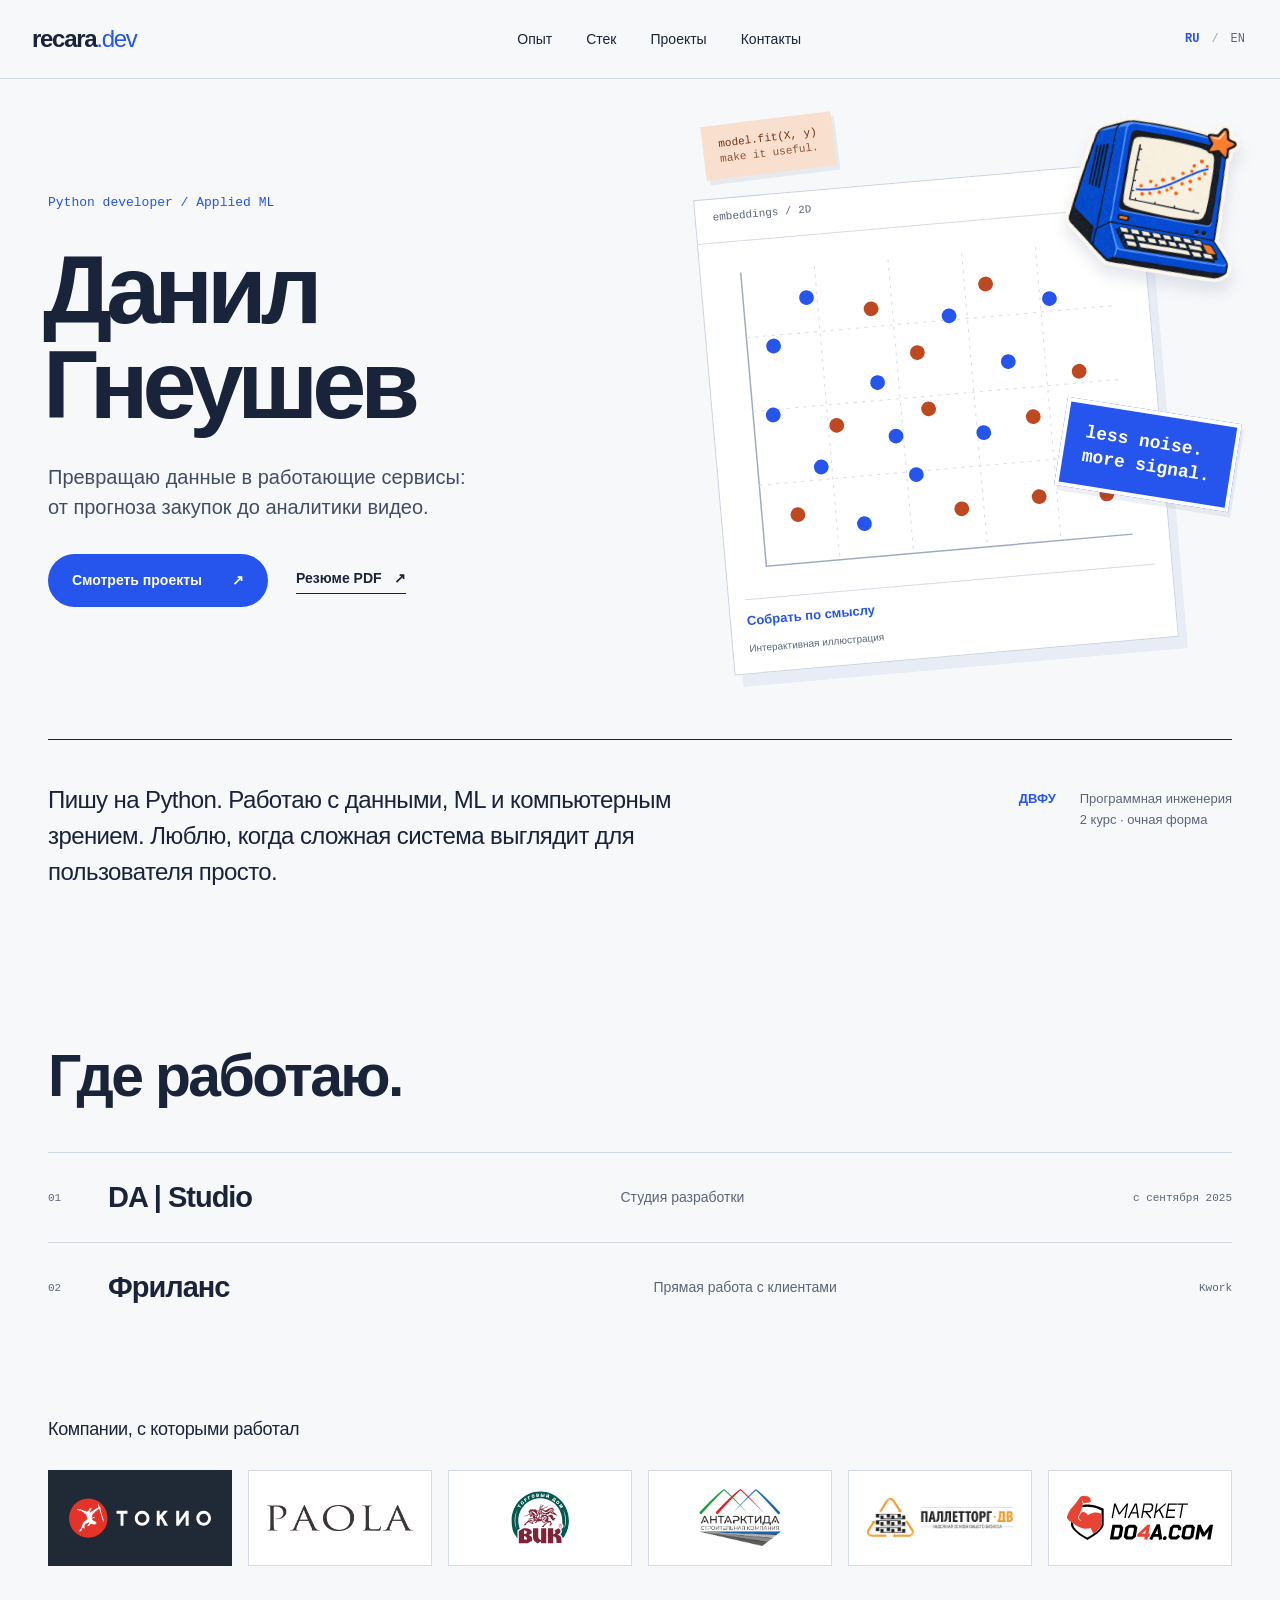
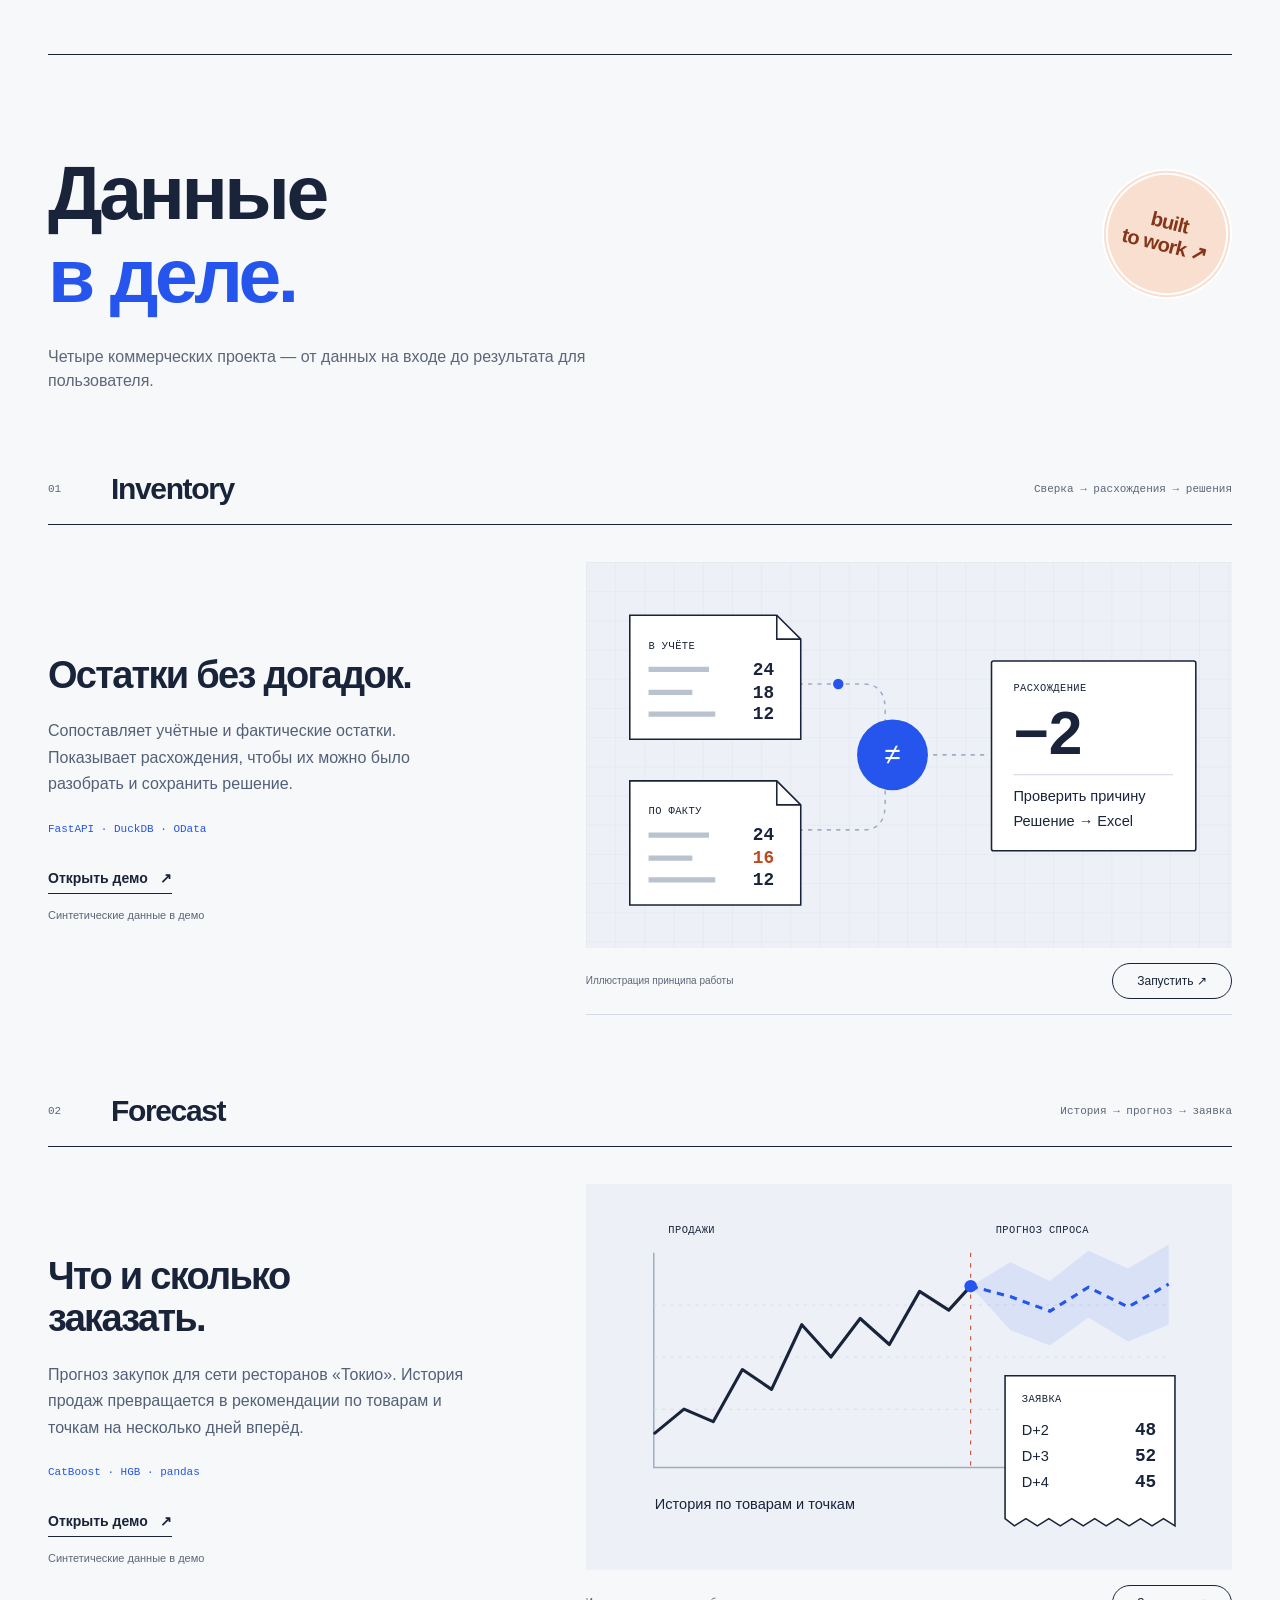
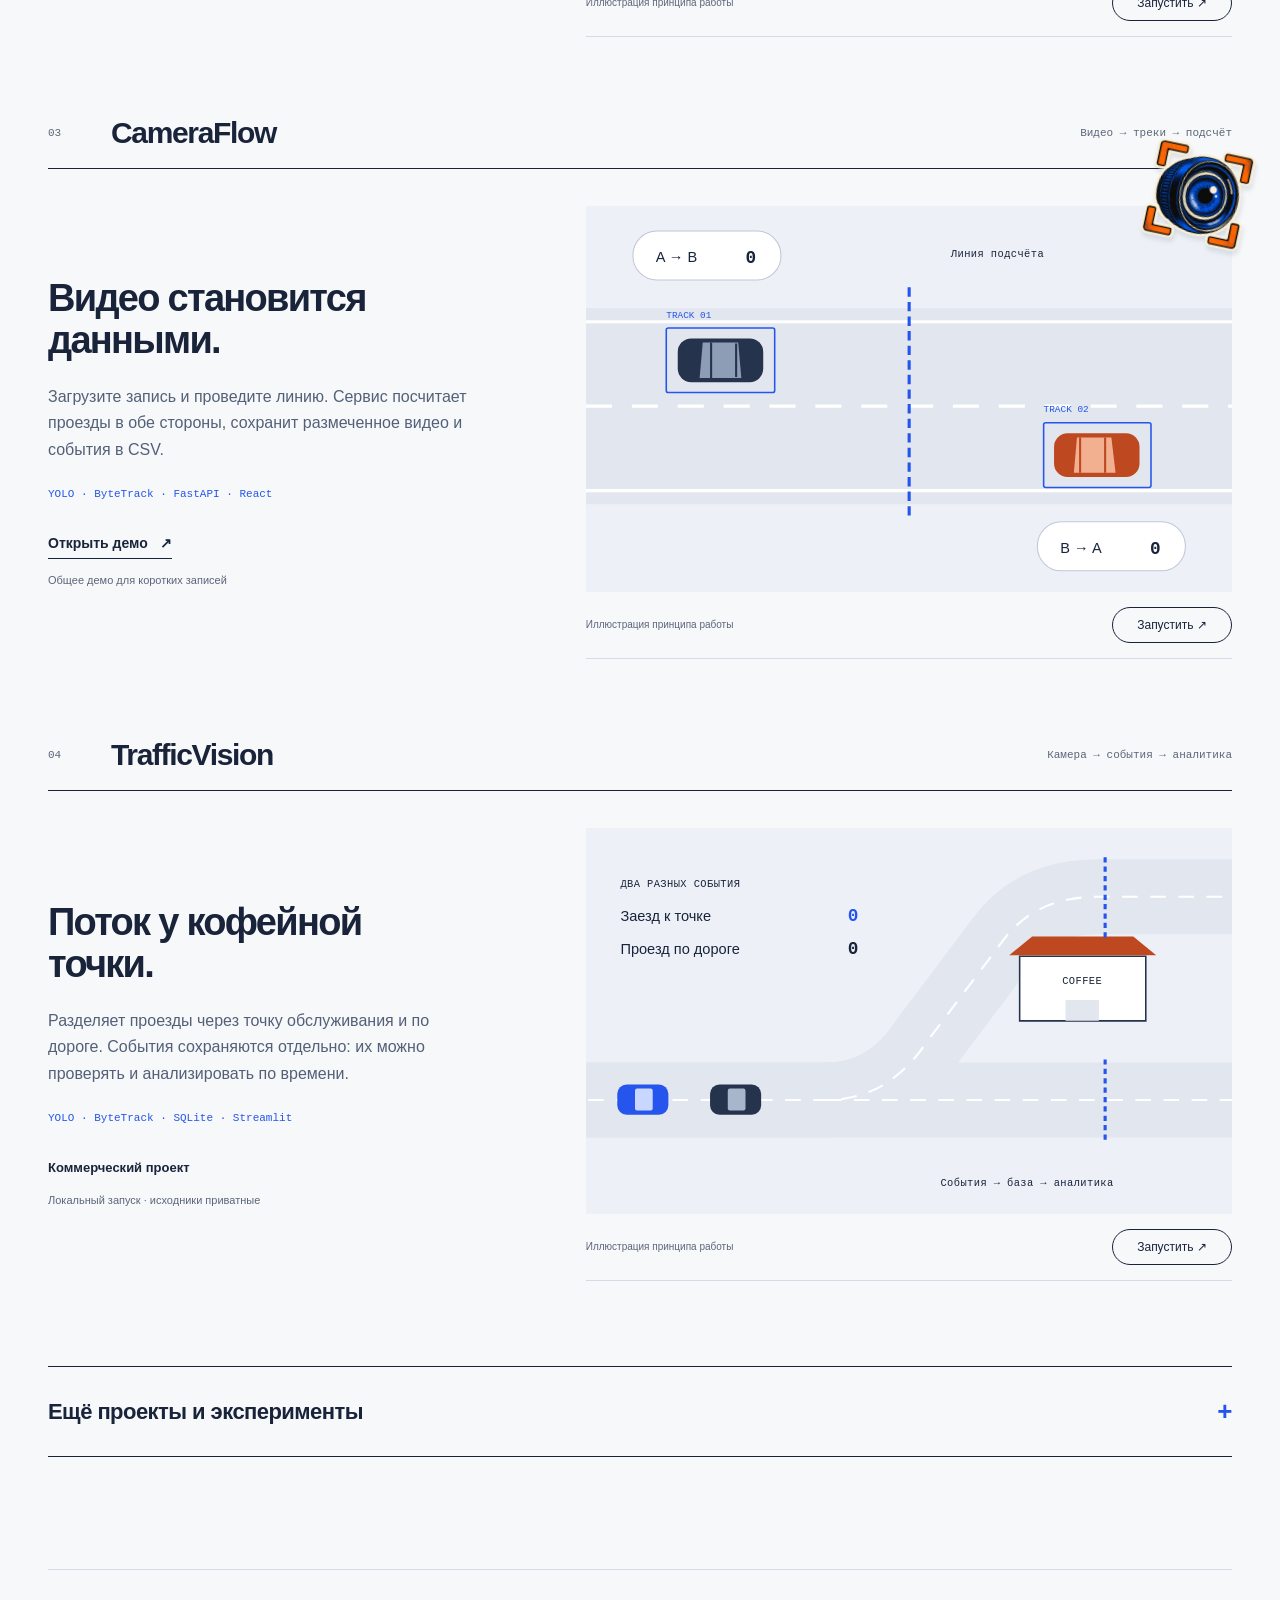
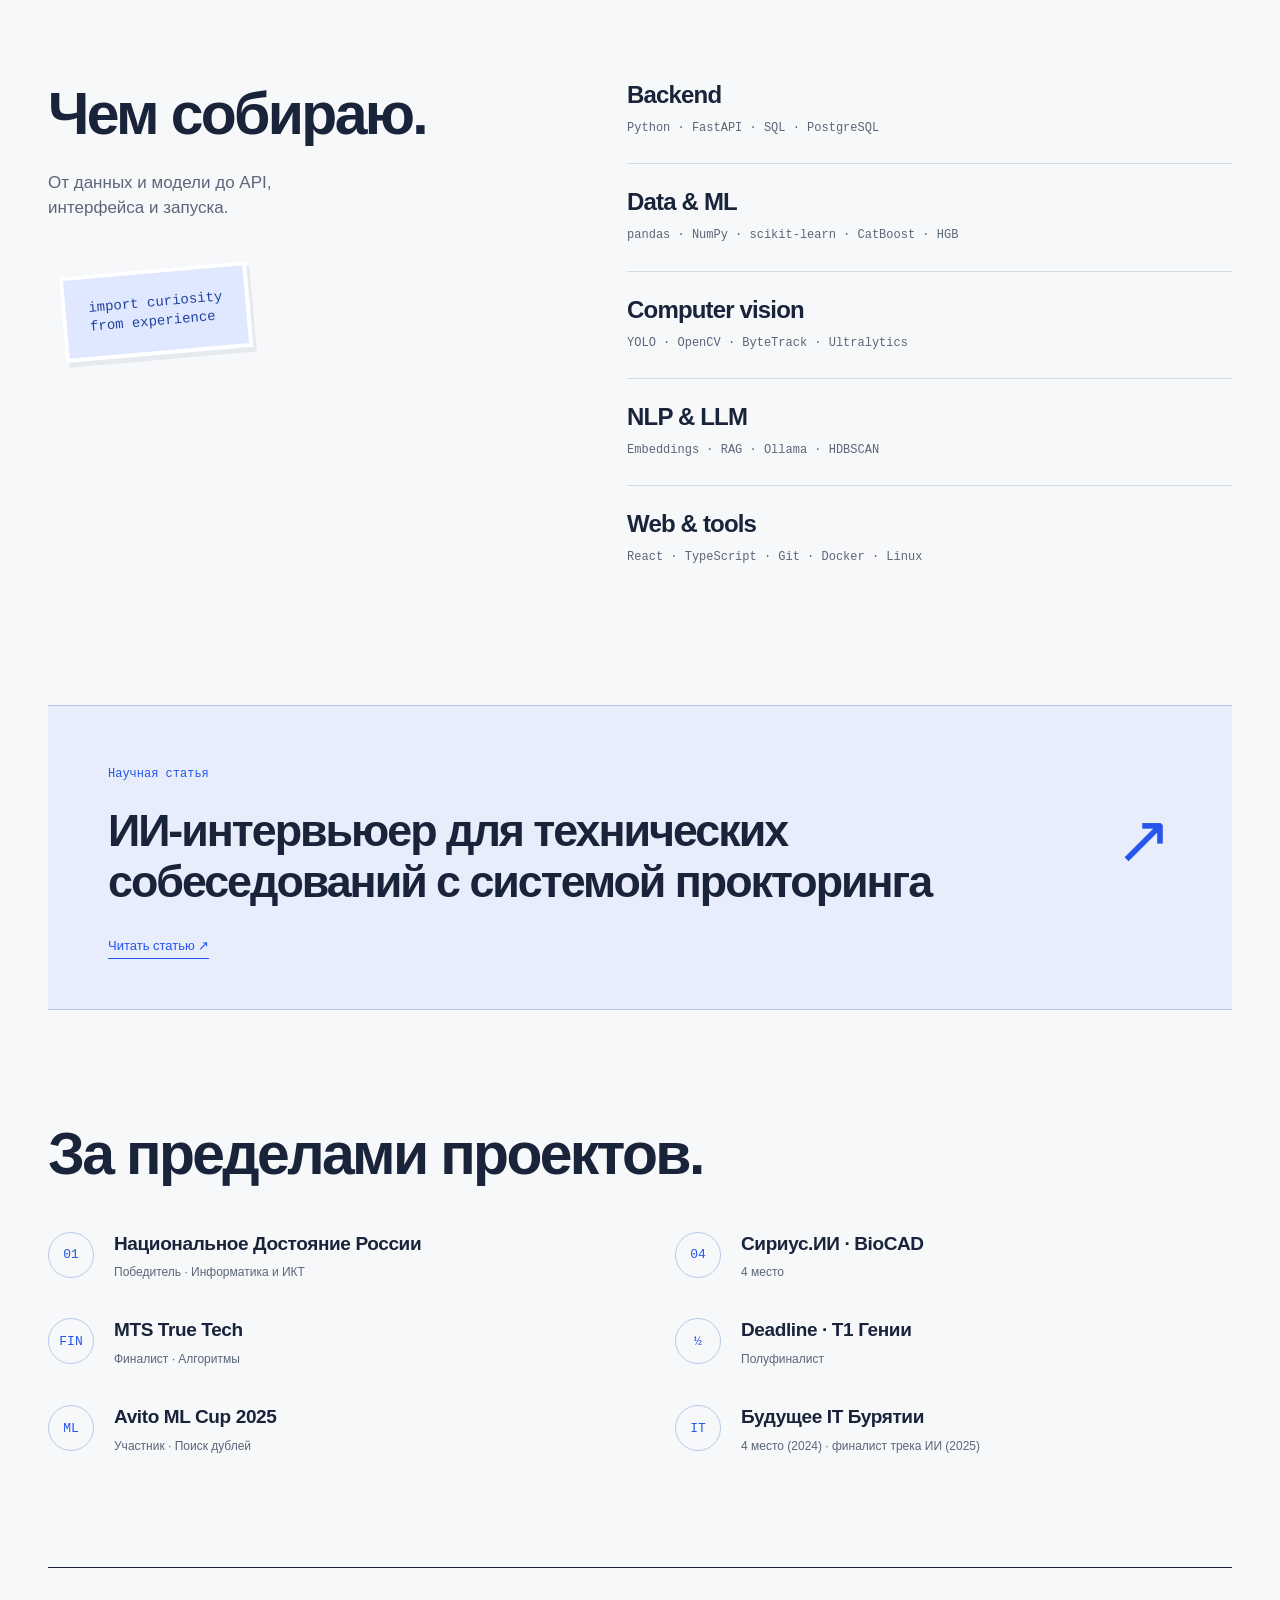
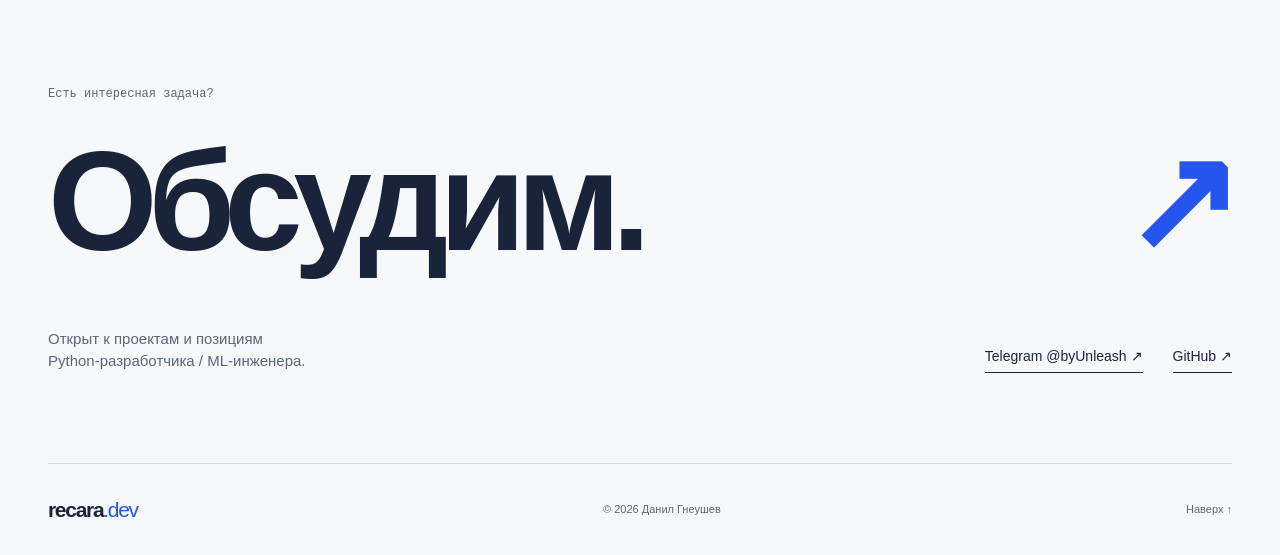
==== index.html @ 986a3cd1 "Redesign portfolio with client logos and interactive project diagrams" ====
<!DOCTYPE html>
<html lang="ru">
<head>
<meta charset="UTF-8"><meta name="viewport" content="width=device-width,initial-scale=1">
<title>Данил Гнеушев | Python Backend &amp; Applied ML</title>
<meta name="description" content="Данил Гнеушев: Python-разработчик, прикладной ML и компьютерное зрение. Коммерческие проекты, интерактивные схемы и работающие демо.">
<meta name="theme-color" content="#f7f8fa"><link rel="canonical" href="https://recara.github.io/">
<link rel="stylesheet" href="assets/site.css"><script defer src="assets/site.js"></script>
</head>
<body>
<a class="skip-link" href="#work"><span data-lang-ru >К проектам</span><span data-lang-en >Skip to projects</span></a>
<header class="site-header" id="nav"><div class="header-inner"><a class="brand" href="#top" aria-label="recara.dev home">recara<span>.dev</span></a><nav aria-label="Main navigation"><a href="#experience"><span data-lang-ru >Опыт</span><span data-lang-en >Experience</span></a><a href="#stack"><span data-lang-ru >Стек</span><span data-lang-en >Stack</span></a><a href="#work"><span data-lang-ru >Проекты</span><span data-lang-en >Projects</span></a><a href="#contact"><span data-lang-ru >Контакты</span><span data-lang-en >Contact</span></a></nav><div class="language-switch" aria-label="Language"><button id="ru" type="button" data-set-lang="ru" aria-pressed="true">RU</button><span aria-hidden="true">/</span><button id="en" type="button" data-set-lang="en" aria-pressed="false">EN</button></div></div></header>
<main>
<section class="hero wrap" id="top"><div class="hero-copy"><p class="role">Python developer / Applied ML</p><h1><span data-lang-ru >Данил<br>Гнеушев</span><span data-lang-en >Danil<br>Gneushev</span></h1><p class="hero-description"><span data-lang-ru >Превращаю данные в&nbsp;работающие сервисы: от&nbsp;прогноза закупок до&nbsp;аналитики видео.</span><span data-lang-en >I turn data into working products, from purchasing forecasts to video analytics.</span></p><div class="hero-actions"><a class="button primary" href="#work"><span data-lang-ru >Смотреть проекты</span><span data-lang-en >Explore projects</span> <span aria-hidden="true">↗</span></a><a class="text-link" href="https://recara.github.io/resume.pdf?v=20261011-links" target="_blank" rel="noopener"><span data-lang-ru >Резюме PDF</span><span data-lang-en >Resume PDF</span> ↗</a></div></div>
<div class="hero-lab"><img class="ml-sticker" src="assets/graphics/ml-sticker.png" alt="" width="1024" height="1024" fetchpriority="high"><span class="paper-sticker sticker-data" aria-hidden="true">less noise.<br>more signal.</span><div class="cluster-paper"><div class="paper-top"><span>embeddings / 2D</span><span class="paper-fold" aria-hidden="true">↗</span></div><svg class="cluster-svg" viewBox="0 0 420 350" role="img" aria-labelledby="cluster-title"><title id="cluster-title">Illustration: scattered data points group into two clusters</title><path d="M38 37V316H386" class="axis"/><path d="M38 99H386M38 169H386M38 239H386M108 37V316M178 37V316M248 37V316M318 37V316" class="guide"/><ellipse class="cluster-outline cluster-outline-one" cx="130" cy="140" rx="75" ry="77"/><ellipse class="cluster-outline cluster-outline-two" cx="280" cy="224" rx="75" ry="77"/><circle cx="63" cy="109" r="7" class="sample blue" style="--dx:25px;--dy:-4px"/><circle cx="116" cy="189" r="7" class="sample orange" style="--dx:124px;--dy:-4px"/><circle cx="231" cy="95" r="7" class="sample blue" style="--dx:-116px;--dy:10px"/><circle cx="342" cy="227" r="7" class="sample orange" style="--dx:-75px;--dy:-42px"/><circle cx="187" cy="242" r="7" class="sample blue" style="--dx:-45px;--dy:-137px"/><circle cx="72" cy="270" r="7" class="sample orange" style="--dx:222px;--dy:-85px"/><circle cx="283" cy="143" r="7" class="sample blue" style="--dx:-114px;--dy:-38px"/><circle cx="158" cy="82" r="7" class="sample orange" style="--dx:163px;--dy:103px"/><circle cx="327" cy="87" r="7" class="sample blue" style="--dx:-239px;--dy:52px"/><circle cx="227" cy="278" r="7" class="sample orange" style="--dx:13px;--dy:-59px"/><circle cx="98" cy="227" r="7" class="sample blue" style="--dx:17px;--dy:-88px"/><circle cx="301" cy="273" r="7" class="sample orange" style="--dx:-34px;--dy:-54px"/><circle cx="158" cy="152" r="7" class="sample blue" style="--dx:-16px;--dy:-13px"/><circle cx="349" cy="158" r="7" class="sample orange" style="--dx:-55px;--dy:61px"/><circle cx="254" cy="208" r="7" class="sample blue" style="--dx:-85px;--dy:-69px"/><circle cx="198" cy="127" r="7" class="sample orange" style="--dx:123px;--dy:92px"/><circle cx="57" cy="174" r="7" class="sample blue" style="--dx:31px;--dy:-1px"/><circle cx="302" cy="197" r="7" class="sample orange" style="--dx:-62px;--dy:56px"/><circle cx="134" cy="284" r="7" class="sample blue" style="--dx:-19px;--dy:-111px"/><circle cx="204" cy="181" r="7" class="sample orange" style="--dx:63px;--dy:72px"/><circle cx="98" cy="66" r="7" class="sample blue" style="--dx:44px;--dy:107px"/><circle cx="268" cy="68" r="7" class="sample orange" style="--dx:26px;--dy:185px"/><circle cx="171" cy="204" r="7" class="sample blue" style="--dx:-2px;--dy:-31px"/><circle cx="365" cy="276" r="7" class="sample orange" style="--dx:-44px;--dy:-23px"/></svg><div class="cluster-control"><button class="cluster-button js-control" type="button" aria-pressed="false"><span data-lang-ru >Собрать по смыслу</span><span data-lang-en >Group by meaning</span> <span aria-hidden="true">↗</span></button><span class="mini-note"><span data-lang-ru >Интерактивная иллюстрация</span><span data-lang-en >Interactive illustration</span></span></div></div><span class="paper-sticker sticker-code" aria-hidden="true">model.fit(X, y)<br><b>make it useful.</b></span></div></section>
<section class="intro wrap" id="about"><p><span data-lang-ru >Пишу на Python. Работаю с данными, ML и компьютерным зрением. Люблю, когда сложная система выглядит для пользователя просто.</span><span data-lang-en >I build with Python, data, machine learning and computer vision. I like making complex systems feel straightforward to use.</span></p><div class="education"><span><span data-lang-ru >ДВФУ</span><span data-lang-en >FEFU</span></span><p><span data-lang-ru >Программная инженерия<br>2 курс · очная форма</span><span data-lang-en >Software Engineering<br>2nd year · full-time</span></p></div></section>
<section class="experience wrap section" id="experience"><h2><span data-lang-ru >Где работаю.</span><span data-lang-en >Where I work.</span></h2><div class="experience-lines"><article><span class="experience-index">01</span><h3>DA | Studio</h3><p><span data-lang-ru >Студия разработки</span><span data-lang-en >Development studio</span></p><span class="experience-date"><span data-lang-ru >с сентября 2025</span><span data-lang-en >since September 2025</span></span></article><article><span class="experience-index">02</span><h3><span data-lang-ru >Фриланс</span><span data-lang-en >Freelance</span></h3><p><span data-lang-ru >Прямая работа с клиентами</span><span data-lang-en >Direct client work</span></p><span class="experience-date">Kwork</span></article></div></section>
<section class="clients wrap" id="clients"><h2><span data-lang-ru >Компании, с которыми работал</span><span data-lang-en >Companies I have worked with</span></h2><div class="client-logos"><a class="client-logo dark" href="https://tokyo-bar.ru/" target="_blank" rel="noopener" aria-label="ТОКИО"><img src="assets/clients/tokyo.svg" alt="ТОКИО" loading="lazy" width="170" height="70"></a><a class="client-logo" href="https://paolamacaron.shop/" target="_blank" rel="noopener" aria-label="PAOLA"><img src="assets/clients/paola.png" alt="PAOLA" loading="lazy" width="170" height="70"></a><a class="client-logo" href="https://tdvik.ru/" target="_blank" rel="noopener" aria-label="ВИК"><img src="assets/clients/vik.svg" alt="ВИК" loading="lazy" width="170" height="70"></a><a class="client-logo" href="https://antarktida-dv.ru/" target="_blank" rel="noopener" aria-label="Антарктида"><img src="assets/clients/antarktida.png" alt="Антарктида" loading="lazy" width="170" height="70"></a><a class="client-logo" href="https://pallettorgdv.ru/" target="_blank" rel="noopener" aria-label="Паллетторг-ДВ"><img src="assets/clients/pallettorg.png" alt="Паллетторг-ДВ" loading="lazy" width="170" height="70"></a><a class="client-logo" href="https://marketdo4a.com/" target="_blank" rel="noopener" aria-label="MarketDo4a"><img src="assets/clients/marketdo4a.svg" alt="MarketDo4a" loading="lazy" width="170" height="70"></a></div></section>
<section class="work section wrap" id="work"><div class="work-title"><h2><span data-lang-ru >Данные<br><span class="ink-blue">в деле.</span></span><span data-lang-en >Data.<br><span class="ink-blue">Put to work.</span></span></h2><span class="round-sticker" aria-hidden="true">built<br>to work ↗</span></div><p class="section-description"><span data-lang-ru >Четыре коммерческих проекта — от данных на входе до результата для пользователя.</span><span data-lang-en >Four commercial projects, from input data to a useful result.</span></p><article class="project project-inventory" id="project-inventory"><div class="project-heading"><span class="project-number">01</span><h3>Inventory</h3><p><span data-lang-ru >Сверка → расхождения → решения</span><span data-lang-en >Compare → review → resolve</span></p></div><div class="project-body"><div class="project-story"><h4><span data-lang-ru >Остатки без догадок.</span><span data-lang-en >Stock, without guesswork.</span></h4><p><span data-lang-ru >Сопоставляет учётные и фактические остатки. Показывает расхождения, чтобы их можно было разобрать и сохранить решение.</span><span data-lang-en >Compares recorded and counted stock. Makes differences visible, ready to review and resolve.</span></p><p class="tech">FastAPI · DuckDB · OData</p><div class="project-link"><a class="text-link" href="https://inventory.200.165.228.179.sslip.io/about" target="_blank" rel="noopener"><span data-lang-ru >Открыть демо</span><span data-lang-en >Open demo</span> <span aria-hidden="true">↗</span></a></div><p class="project-note"><span data-lang-ru >Синтетические данные в демо</span><span data-lang-en >Synthetic demo data</span></p></div><figure class="diagram" data-demo="inventory"><svg viewBox="0 0 620 370" role="img" aria-labelledby="inv-title"><title id="inv-title">Inventory: compare recorded and counted stock, inspect differences, export decisions</title>
<defs><pattern id="inv-grid" width="28" height="28" patternUnits="userSpaceOnUse"><path d="M 28 0 L 0 0 0 28" fill="none" stroke="currentColor" stroke-opacity=".06"/></pattern></defs><rect width="620" height="370" fill="url(#inv-grid)"/>
<path d="M195 117H266Q287 117 287 142V182M195 257H266Q287 257 287 232V190M324 185H384" class="connector"/>
<g class="inventory-sheet sheet-first"><path d="M42 51H183L206 74V170H42Z" fill="white" stroke="currentColor" stroke-width="1.5"/><path d="M183 51V74H206" fill="none" stroke="currentColor" stroke-width="1.5"/><text data-lang-ru x="60" y="83" class="tiny">В УЧЁТЕ</text><text data-lang-en x="60" y="83" class="tiny">RECORDED</text><path d="M60 103H118M60 125H102M60 146H124" stroke="#bac2d0" stroke-width="5"/><text x="160" y="108" class="quantity">24</text><text x="160" y="130" class="quantity">18</text><text x="160" y="151" class="quantity">12</text></g>
<g class="inventory-sheet sheet-second"><path d="M42 210H183L206 233V329H42Z" fill="white" stroke="currentColor" stroke-width="1.5"/><path d="M183 210V233H206" fill="none" stroke="currentColor" stroke-width="1.5"/><text data-lang-ru x="60" y="242" class="tiny">ПО ФАКТУ</text><text data-lang-en x="60" y="242" class="tiny">COUNTED</text><path d="M60 262H118M60 284H102M60 305H124" stroke="#bac2d0" stroke-width="5"/><text x="160" y="267" class="quantity">24</text><text x="160" y="289" class="quantity ink-orange">16</text><text x="160" y="310" class="quantity">12</text></g>
<circle cx="294" cy="185" r="34" fill="#2555ed"/><text x="294" y="194" text-anchor="middle" font-size="28" class="white-glyph">≠</text>
<g class="inventory-result"><rect x="389" y="95" width="196" height="182" rx="2" fill="white" stroke="currentColor" stroke-width="1.5"/><text data-lang-ru x="410" y="124" class="tiny">РАСХОЖДЕНИЕ</text><text data-lang-en x="410" y="124" class="tiny">DIFFERENCE</text><text x="410" y="184" font-size="58" font-weight="650" fill="#be481f">−2</text><path d="M410 204H563" stroke="#d0d5df"/><text data-lang-ru x="410" y="229" class="svg-body">Проверить причину</text><text data-lang-en x="410" y="229" class="svg-body">Review the cause</text><text data-lang-ru x="410" y="253" class="svg-body">Решение → Excel</text><text data-lang-en x="410" y="253" class="svg-body">Decision → Excel</text></g><circle class="flow-token" cx="242" cy="117" r="5" fill="#2555ed"/></svg><figcaption><span class="diagram-caption"><span data-lang-ru >Иллюстрация принципа работы</span><span data-lang-en >How it works: illustration</span></span><button class="demo-control js-control" type="button" data-play="inventory" aria-label="Inventory: запустить иллюстрацию"><span data-lang-ru >Запустить ↗</span><span data-lang-en >Play ↗</span></button></figcaption><p class="sr-only demo-status" aria-live="polite"></p></figure></div></article><article class="project project-forecast" id="project-forecast"><div class="project-heading"><span class="project-number">02</span><h3>Forecast</h3><p><span data-lang-ru >История → прогноз → заявка</span><span data-lang-en >History → forecast → order</span></p></div><div class="project-body"><div class="project-story"><h4><span data-lang-ru >Что и сколько заказать.</span><span data-lang-en >What to order. How much.</span></h4><p><span data-lang-ru >Прогноз закупок для сети ресторанов «Токио». История продаж превращается в рекомендации по товарам и точкам на несколько дней вперёд.</span><span data-lang-en >Purchasing forecasts for the Tokio restaurant chain. Sales history becomes product and location recommendations for the coming days.</span></p><p class="tech">CatBoost · HGB · pandas</p><div class="project-link"><a class="text-link" href="https://forecast.200.165.228.179.sslip.io/about" target="_blank" rel="noopener"><span data-lang-ru >Открыть демо</span><span data-lang-en >Open demo</span> <span aria-hidden="true">↗</span></a></div><p class="project-note"><span data-lang-ru >Синтетические данные в демо</span><span data-lang-en >Synthetic demo data</span></p></div><figure class="diagram" data-demo="forecast"><svg viewBox="0 0 620 370" role="img" aria-labelledby="forecast-title"><title id="forecast-title">Forecast: sales history becomes a demand forecast and purchase order</title>
<path d="M65 66V272H561" class="axis"/><path d="M65 116H561M65 166H561M65 216H561" class="guide"/><path d="M369 66V272" stroke="#be481f" stroke-dasharray="4 6"/><text data-lang-ru x="79" y="47" class="tiny">ПРОДАЖИ</text><text data-lang-en x="79" y="47" class="tiny">SALES</text><text data-lang-ru x="393" y="47" class="tiny">ПРОГНОЗ СПРОСА</text><text data-lang-en x="393" y="47" class="tiny">DEMAND FORECAST</text>
<path class="history-line" d="M66 239L94 216L122 228L150 178L178 197L207 135L235 166L263 129L291 154L320 103L348 121L369 98"/>
<path class="forecast-area" d="M369 98L407 75L445 93L482 64L520 81L559 58V135L520 151L482 128L445 155L407 140L369 98Z" fill="#2555ed" fill-opacity=".1"/>
<path class="forecast-line" d="M369 98L407 108L445 122L482 99L520 118L559 96"/>
<g class="order-slip"><path d="M402 184H565V328L554 321L543 328L532 321L521 328L510 321L499 328L488 321L477 328L466 321L455 328L444 321L433 328L422 321L411 328L402 321Z" fill="white" stroke="currentColor" stroke-width="1.5"/><text data-lang-ru x="418" y="209" class="tiny">ЗАЯВКА</text><text data-lang-en x="418" y="209" class="tiny">PURCHASE ORDER</text><text x="418" y="241" class="svg-body">D+2</text><text x="547" y="241" text-anchor="end" class="quantity">48</text><text x="418" y="266" class="svg-body">D+3</text><text x="547" y="266" text-anchor="end" class="quantity">52</text><text x="418" y="291" class="svg-body">D+4</text><text x="547" y="291" text-anchor="end" class="quantity">45</text></g>
<text data-lang-ru x="66" y="312" class="svg-body">История по товарам и точкам</text><text data-lang-en x="66" y="312" class="svg-body">History by SKU and location</text><circle class="forecast-dot" cx="369" cy="98" r="6" fill="#2555ed"/></svg><figcaption><span class="diagram-caption"><span data-lang-ru >Иллюстрация принципа работы</span><span data-lang-en >How it works: illustration</span></span><button class="demo-control js-control" type="button" data-play="forecast" aria-label="Forecast: запустить иллюстрацию"><span data-lang-ru >Запустить ↗</span><span data-lang-en >Play ↗</span></button></figcaption><p class="sr-only demo-status" aria-live="polite"></p></figure></div></article><article class="project project-cameraflow" id="project-cameraflow"><div class="project-heading"><span class="project-number">03</span><h3>CameraFlow</h3><p><span data-lang-ru >Видео → треки → подсчёт</span><span data-lang-en >Video → tracking → counts</span></p></div><div class="project-body"><div class="project-story"><h4><span data-lang-ru >Видео становится данными.</span><span data-lang-en >Video becomes data.</span></h4><p><span data-lang-ru >Загрузите запись и проведите линию. Сервис посчитает проезды в обе стороны, сохранит размеченное видео и события в CSV.</span><span data-lang-en >Upload a recording and draw a line. The service counts crossings in both directions, saves annotated video and exports events to CSV.</span></p><p class="tech">YOLO · ByteTrack · FastAPI · React</p><div class="project-link"><a class="text-link" href="https://cameraflow.200.165.228.179.sslip.io/" target="_blank" rel="noopener"><span data-lang-ru >Открыть демо</span><span data-lang-en >Open demo</span> <span aria-hidden="true">↗</span></a></div><p class="project-note"><span data-lang-ru >Общее демо для коротких записей</span><span data-lang-en >Shared demo for short recordings</span></p></div><figure class="diagram" data-demo="cameraflow"><img class="cv-sticker" src="assets/graphics/cv-sticker.png" alt="" width="640" height="640" loading="lazy"><svg viewBox="0 0 620 370" role="img" aria-labelledby="camera-title"><title id="camera-title">CameraFlow: tracked vehicles cross a line and are counted in both directions</title>
<path d="M0 98H620V286H0Z" fill="#e2e6ee"/><path d="M0 192H620" stroke="white" stroke-width="3" stroke-dasharray="25 19"/><path d="M0 111H620M0 273H620" stroke="white" stroke-width="3"/><path d="M310 78V302" stroke="#2555ed" stroke-width="3" stroke-dasharray="9 5"/>
<g class="car car-one"><rect x="88" y="127" width="82" height="42" rx="13" fill="#26334c"/><path d="M112 131H146L149 165H109Z" fill="#8c9db5"/><path d="M120 131V165M144 132V164" stroke="#26334c" stroke-width="2"/><rect x="77" y="117" width="104" height="62" rx="2" class="tracking-box"/><text x="77" y="107" class="track-label">TRACK 01</text></g>
<g class="car car-two"><rect x="449" y="218" width="82" height="42" rx="13" fill="#be481f"/><path d="M471 222H504L508 256H468Z" fill="#f2b091"/><path d="M474 222V256M498 222V256" stroke="#be481f" stroke-width="2"/><rect x="439" y="208" width="103" height="62" rx="2" class="tracking-box"/><text x="439" y="198" class="track-label">TRACK 02</text></g>
<rect x="45" y="24" width="142" height="47" rx="23" fill="white" stroke="#c0c8d7"/><text x="67" y="54" class="svg-body">A → B</text><text x="153" y="55" class="quantity" data-count="camera-a">0</text><rect x="433" y="303" width="142" height="47" rx="23" fill="white" stroke="#c0c8d7"/><text x="455" y="333" class="svg-body">B → A</text><text x="541" y="334" class="quantity" data-count="camera-b">0</text><text data-lang-ru x="350" y="49" class="tiny">Линия подсчёта</text><text data-lang-en x="350" y="49" class="tiny">Counting line</text></svg><figcaption><span class="diagram-caption"><span data-lang-ru >Иллюстрация принципа работы</span><span data-lang-en >How it works: illustration</span></span><button class="demo-control js-control" type="button" data-play="cameraflow" aria-label="CameraFlow: запустить иллюстрацию"><span data-lang-ru >Запустить ↗</span><span data-lang-en >Play ↗</span></button></figcaption><p class="sr-only demo-status" aria-live="polite"></p></figure></div></article><article class="project project-trafficvision" id="project-trafficvision"><div class="project-heading"><span class="project-number">04</span><h3>TrafficVision</h3><p><span data-lang-ru >Камера → события → аналитика</span><span data-lang-en >Camera → events → analytics</span></p></div><div class="project-body"><div class="project-story"><h4><span data-lang-ru >Поток у кофейной точки.</span><span data-lang-en >Traffic at a coffee stop.</span></h4><p><span data-lang-ru >Разделяет проезды через точку обслуживания и по дороге. События сохраняются отдельно: их можно проверять и анализировать по времени.</span><span data-lang-en >Separates service-point crossings from road bypasses. Events are stored independently for review and analysis over time.</span></p><p class="tech">YOLO · ByteTrack · SQLite · Streamlit</p><div class="project-link"><span class="local-note"><span data-lang-ru >Коммерческий проект</span><span data-lang-en >Commercial project</span></span></div><p class="project-note"><span data-lang-ru >Локальный запуск · исходники приватные</span><span data-lang-en >Local deployment · private source</span></p></div><figure class="diagram" data-demo="trafficvision"><svg viewBox="0 0 620 370" role="img" aria-labelledby="traffic-title"><title id="traffic-title">TrafficVision: service-point crossings and road bypasses are recorded as separate events</title>
<path d="M-25 261H230Q290 261 327 205L400 108Q431 66 491 66H651" fill="none" stroke="#e2e6ee" stroke-width="72"/><path d="M-25 261H651" stroke="#e2e6ee" stroke-width="72"/>
<path d="M-25 261H230Q290 261 327 205L400 108Q431 66 491 66H651M230 261H651" fill="none" stroke="white" stroke-width="2" stroke-dasharray="15 12"/>
<path d="M416 123H537V185H416Z" fill="white" stroke="#26334c" stroke-width="1.5"/><path d="M406 122L428 104H525L547 122Z" fill="#be481f"/><text x="476" y="150" text-anchor="middle" class="tiny">COFFEE</text><path d="M460 165H492V185H460Z" fill="#e2e6ee"/><path d="M498 28V106M498 222V300" stroke="#2555ed" stroke-width="3" stroke-dasharray="5 4"/>
<g class="traffic-car service-car"><rect x="30" y="246" width="49" height="29" rx="9" fill="#2555ed"/><rect x="47" y="250" width="17" height="21" rx="2" fill="#c9d7ff"/></g><g class="traffic-car bypass-car"><rect x="119" y="246" width="49" height="29" rx="9" fill="#26334c"/><rect x="136" y="250" width="17" height="21" rx="2" fill="#a8b6cc"/></g>
<text data-lang-ru x="33" y="57" class="tiny">ДВА РАЗНЫХ СОБЫТИЯ</text><text data-lang-en x="33" y="57" class="tiny">TWO DIFFERENT EVENTS</text><text data-lang-ru x="33" y="89" class="svg-body">Заезд к точке</text><text data-lang-en x="33" y="89" class="svg-body">Service-point crossing</text><text x="251" y="89" class="quantity ink-blue" data-count="traffic-a">0</text><text data-lang-ru x="33" y="121" class="svg-body">Проезд по дороге</text><text data-lang-en x="33" y="121" class="svg-body">Road bypass</text><text x="251" y="121" class="quantity" data-count="traffic-b">0</text><text data-lang-ru x="340" y="343" class="tiny">События → база → аналитика</text><text data-lang-en x="340" y="343" class="tiny">Events → database → analytics</text></svg><figcaption><span class="diagram-caption"><span data-lang-ru >Иллюстрация принципа работы</span><span data-lang-en >How it works: illustration</span></span><button class="demo-control js-control" type="button" data-play="trafficvision" aria-label="TrafficVision: запустить иллюстрацию"><span data-lang-ru >Запустить ↗</span><span data-lang-en >Play ↗</span></button></figcaption><p class="sr-only demo-status" aria-live="polite"></p></figure></div></article>
<details class="more-projects"><summary><span data-lang-ru >Ещё проекты и эксперименты</span><span data-lang-en >More projects and experiments</span><span aria-hidden="true">+</span></summary><div class="extra-grid"><article class="extra-project"><h4>AI bot</h4><p><span data-lang-ru >RAG-ассистент с локальной LLM</span><span data-lang-en >RAG assistant with a local LLM</span></p><small>FastAPI · aiogram · Ollama</small><span class="private-label"><span data-lang-ru >Приватный</span><span data-lang-en >Private</span></span></article><article class="extra-project"><h4>Trader MVP</h4><p><span data-lang-ru >Веб-сервис с авторизацией и уведомлениями</span><span data-lang-en >Web service with authentication and notifications</span></p><small>TypeScript · React · Prisma</small><span class="private-label"><span data-lang-ru >Приватный</span><span data-lang-en >Private</span></span></article><article class="extra-project"><h4><a href="https://github.com/recara/ods-ai-yolov8-segmentation" target="_blank" rel="noopener">YOLOv8 segmentation ↗</a></h4><p><span data-lang-ru >Сегментация объектов и подготовка датасета</span><span data-lang-en >Instance segmentation and dataset preparation</span></p><small>YOLOv8 · COCO</small></article><article class="extra-project"><h4><a href="https://github.com/recara/data-fusion-contest-2026" target="_blank" rel="noopener">Data Fusion 2026 ↗</a></h4><p><span data-lang-ru >ML на табличных данных, задача «Страж»</span><span data-lang-en >Tabular ML, the Strazh challenge</span></p><small>Python · pandas · scikit-learn</small></article><article class="extra-project"><h4><a href="https://github.com/recara/e-cup-2025-ml-challenge" target="_blank" rel="noopener">E-CUP 2025 ↗</a></h4><p><span data-lang-ru >Рекомендательные системы на данных Ozon</span><span data-lang-en >Recommender systems on Ozon data</span></p><small>Python · ML</small></article><article class="extra-project"><h4>SEO clustering</h4><p><span data-lang-ru >Группировка поисковых запросов по смыслу</span><span data-lang-en >Grouping search queries by meaning</span></p><small>Embeddings · HDBSCAN</small><span class="private-label"><span data-lang-ru >Приватный</span><span data-lang-en >Private</span></span></article></div></details></section>
<section class="stack section wrap" id="stack"><div class="stack-heading"><h2><span data-lang-ru >Чем собираю.</span><span data-lang-en >My toolkit.</span></h2><p><span data-lang-ru >От данных и модели до API, интерфейса и запуска.</span><span data-lang-en >From data and models to APIs, interfaces and deployment.</span></p><span class="paper-sticker stack-sticker" aria-hidden="true">import curiosity<br>from experience</span></div><div class="stack-list"><div><h3>Backend</h3><p>Python · FastAPI · SQL · PostgreSQL</p></div><div><h3>Data &amp; ML</h3><p>pandas · NumPy · scikit-learn · CatBoost · HGB</p></div><div><h3>Computer vision</h3><p>YOLO · OpenCV · ByteTrack · Ultralytics</p></div><div><h3>NLP &amp; LLM</h3><p>Embeddings · RAG · Ollama · HDBSCAN</p></div><div><h3>Web &amp; tools</h3><p>React · TypeScript · Git · Docker · Linux</p></div></div></section>
<section class="publication section wrap" id="publication"><span class="publication-tab"><span data-lang-ru >Научная статья</span><span data-lang-en >Research paper</span></span><a href="https://kmu.itmo.ru/digests/article/16567" target="_blank" rel="noopener"><h2><span data-lang-ru >ИИ-интервьюер для технических собеседований с&nbsp;системой прокторинга</span><span data-lang-en >AI interviewer for technical interviews with a&nbsp;proctoring system</span></h2><span class="publication-arrow" aria-hidden="true">↗</span><span class="publication-link"><span data-lang-ru >Читать статью</span><span data-lang-en >Read the paper</span> ↗</span></a></section>
<section class="awards section wrap" id="awards"><h2><span data-lang-ru >За пределами проектов.</span><span data-lang-en >Beyond projects.</span></h2><ul class="award-list"><li><span class="award-mark">01</span><div><h3><span data-lang-ru >Национальное Достояние России</span><span data-lang-en >National Treasure of Russia</span></h3><p><span data-lang-ru >Победитель · Информатика и ИКТ</span><span data-lang-en >Winner · Informatics & ICT</span></p></div></li><li><span class="award-mark">04</span><div><h3><span data-lang-ru >Сириус.ИИ · BioCAD</span><span data-lang-en >Sirius.AI · BioCAD</span></h3><p><span data-lang-ru >4 место</span><span data-lang-en >4th place</span></p></div></li><li><span class="award-mark">FIN</span><div><h3><span data-lang-ru >MTS True Tech</span><span data-lang-en >MTS True Tech</span></h3><p><span data-lang-ru >Финалист · Алгоритмы</span><span data-lang-en >Finalist · Algorithms</span></p></div></li><li><span class="award-mark">½</span><div><h3><span data-lang-ru >Deadline · T1 Гении</span><span data-lang-en >Deadline · T1 Genii</span></h3><p><span data-lang-ru >Полуфиналист</span><span data-lang-en >Semifinalist</span></p></div></li><li><span class="award-mark">ML</span><div><h3><span data-lang-ru >Avito ML Cup 2025</span><span data-lang-en >Avito ML Cup 2025</span></h3><p><span data-lang-ru >Участник · Поиск дублей</span><span data-lang-en >Participant · Duplicate detection</span></p></div></li><li><span class="award-mark">IT</span><div><h3><span data-lang-ru >Будущее IT Бурятии</span><span data-lang-en >IT Buryatia Future</span></h3><p><span data-lang-ru >4 место (2024) · финалист трека ИИ (2025)</span><span data-lang-en >4th place (2024) · AI finalist (2025)</span></p></div></li></ul></section>
<section class="contact section wrap" id="contact"><div class="contact-heading"><span class="contact-label"><span data-lang-ru >Есть интересная задача?</span><span data-lang-en >Have a project in mind?</span></span><h2><a href="https://t.me/byUnleash" target="_blank" rel="noopener"><span data-lang-ru >Обсудим.</span><span data-lang-en >Let’s talk.</span><span aria-hidden="true">↗</span></a></h2></div><div class="contact-bottom"><p><span data-lang-ru >Открыт к проектам и позициям<br>Python-разработчика / ML-инженера.</span><span data-lang-en >Open to projects and roles<br>in Python development / ML engineering.</span></p><div><a href="https://t.me/byUnleash" target="_blank" rel="noopener">Telegram @byUnleash ↗</a><a href="https://github.com/recara" target="_blank" rel="noopener">GitHub ↗</a></div></div></section>
</main><footer class="wrap"><a class="brand" href="#top">recara<span>.dev</span></a><span>© 2026 <span data-lang-ru >Данил Гнеушев</span><span data-lang-en >Danil Gneushev</span></span><a href="#top"><span data-lang-ru >Наверх</span><span data-lang-en >Back to top</span> ↑</a></footer>
</body></html>
---- assets/site.css ----
/* Editorial laboratory: off-white paper, blue interactions, orange annotations.
   Sharp content surfaces; pill controls; organic silhouettes only for stickers. */
:root{--paper:#f7f8fa;--white:#fff;--ink:#19233a;--muted:#5c6679;--blue:#2555ed;--orange:#be481f;--line:#d5dbe4;--soft:#edf0f5;--sans:-apple-system,BlinkMacSystemFont,"Segoe UI",Arial,sans-serif;--mono:"SFMono-Regular",Consolas,"Liberation Mono",monospace}
*{box-sizing:border-box}html{scroll-behavior:smooth;scroll-padding-top:100px}body{margin:0;background:var(--paper);color:var(--ink);font-family:var(--sans);font-size:16px;line-height:1.5;-webkit-font-smoothing:antialiased}html[lang=ru] [data-lang-en],html[lang=en] [data-lang-ru]{display:none!important}a{color:inherit;text-decoration:none}button{font:inherit;cursor:pointer}button,a{-webkit-tap-highlight-color:transparent}button{color:inherit}img,svg{max-width:100%}button:focus-visible,a:focus-visible,summary:focus-visible{outline:3px solid var(--blue);outline-offset:5px}::selection{background:#d9e2ff;color:var(--ink)}h1,h2,h3,h4,p,figure{margin:0}h1,h2,h3,h4{font-weight:650;line-height:1.08;letter-spacing:-.045em}h2{font-size:clamp(35px,4.6vw,66px)}.wrap{width:min(1264px,calc(100% - 96px));margin-inline:auto}.section{padding-block:112px}.sr-only{position:absolute;width:1px;height:1px;overflow:hidden;clip:rect(0,0,0,0);white-space:nowrap}.skip-link{position:fixed;top:-80px;left:24px;background:var(--blue);color:white;padding:14px 24px;z-index:100}.skip-link:focus{top:15px}.ink-blue{color:var(--blue)}.ink-orange{fill:var(--orange)}.js-control{display:none}.js .js-control{display:inline-flex}
.site-header{position:sticky;top:0;background:var(--paper);z-index:20;border-bottom:1px solid var(--line)}.header-inner{height:78px;width:min(1392px,calc(100% - 64px));margin:auto;display:flex;align-items:center;justify-content:space-between;gap:28px}.brand{font-size:24px;font-weight:750;letter-spacing:-1.3px;white-space:nowrap}.brand span{font-weight:400;color:var(--blue)}nav{display:flex;gap:34px}nav a{font-size:14px;position:relative}nav a:after{content:"";position:absolute;bottom:-6px;left:0;width:100%;height:2px;background:var(--blue);transform:scaleX(0);transform-origin:left;transition:transform .2s}nav a:hover:after{transform:scaleX(1)}.language-switch{display:flex;gap:9px;align-items:center;font-family:var(--mono);font-size:12px}.language-switch button{border:0;padding:10px 3px;background:none;color:var(--muted)}.language-switch button[aria-pressed=true]{color:var(--blue);font-weight:700}.language-switch>span{color:#9ba5b6}
.hero{display:grid;grid-template-columns:1.16fr 1fr;gap:24px;align-items:center;min-height:650px;padding-top:64px;padding-bottom:82px}.role{font-family:var(--mono);font-size:13px;color:var(--blue);margin-bottom:29px}.hero h1{font-size:clamp(62px,7.6vw,108px);line-height:.98;letter-spacing:-.062em;margin-left:-5px}.hero-description{font-size:20px;line-height:1.5;max-width:420px;margin-top:30px;color:#414d63}.hero-actions{display:flex;gap:28px;align-items:center;flex-wrap:wrap;margin-top:32px}.button{display:inline-flex;gap:30px;align-items:center;justify-content:center;border-radius:999px;padding:16px 24px;font-size:14px;font-weight:600;transition:transform .2s,background .2s}.primary{background:var(--blue);color:white}.primary:hover{background:#1644d2;transform:translateY(-2px)}.button:active{transform:translateY(1px)}.text-link{display:inline-flex;align-items:center;gap:12px;font-size:14px;font-weight:600;border-bottom:1px solid;padding-bottom:4px}.text-link:hover{color:var(--blue)}.hero-lab{position:relative;min-height:485px;isolation:isolate}.cluster-paper{width:83%;margin:37px 0 0 18px;background:white;border:1px solid #cbd3e0;box-shadow:8px 12px 0 #e8edf5;transform:rotate(-5deg);position:relative;z-index:1}.paper-top{display:flex;justify-content:space-between;border-bottom:1px solid var(--line);padding:12px 17px;font:11px var(--mono);color:var(--muted)}.paper-fold{font:16px var(--sans)}.cluster-svg{width:100%;display:block;margin:-8px 0 -15px}.axis{fill:none;stroke:#9eabbe;stroke-width:1.4}.guide{fill:none;stroke:#d8deea;stroke-width:1;stroke-dasharray:3 5}.sample{transition:transform 1.25s cubic-bezier(.19,1,.22,1)}.sample.blue{fill:var(--blue)}.sample.orange{fill:var(--orange)}.cluster-outline{stroke:var(--blue);stroke-width:1;stroke-dasharray:4 5;fill:#2555ed;fill-opacity:.035;opacity:0;transition:opacity .7s}.cluster-outline-two{stroke:var(--orange);fill:var(--orange)}.cluster-paper.is-clustered .sample{transform:translate(var(--dx),var(--dy))}.cluster-paper.is-clustered .cluster-outline{opacity:1}.cluster-control{padding:10px 16px 17px}.cluster-button{align-items:center;justify-content:space-between;gap:20px;width:100%;padding:11px 0;background:none;border:0;border-top:1px solid var(--line);text-align:left;color:var(--blue);font-size:13px;font-weight:600}.mini-note{display:block;font-size:10px;color:var(--muted)}.ml-sticker{position:absolute;right:-25px;top:-45px;width:203px;height:auto;z-index:3;transform:rotate(13deg);filter:drop-shadow(3px 10px 7px rgb(51 69 110 / .12));pointer-events:none}.paper-sticker{display:block;font-family:var(--mono);font-size:13px;line-height:1.35;padding:16px 19px;width:max-content;max-width:100%;box-shadow:3px 5px 0 rgb(30 52 102 / .08)}.sticker-data{position:absolute;right:-4px;bottom:91px;background:var(--blue);color:white;transform:rotate(9deg);z-index:2;border:4px solid white;font-size:18px;font-weight:600}.sticker-code{position:absolute;bottom:1px;left:22px;background:#f9dfcd;transform:rotate(-2deg);z-index:2;color:#723014}.sticker-code b{font-weight:400;font-size:11px;opacity:.8}.intro{display:grid;grid-template-columns:1.5fr 1fr;align-items:start;gap:80px;border-top:1px solid var(--ink);padding-block:42px}.intro>p{font-size:24px;letter-spacing:-.025em;max-width:770px}.education{display:flex;gap:24px;justify-content:flex-end;padding-top:7px}.education>span{font-size:13px;color:var(--blue);font-weight:700}.education p{font-size:13px;color:var(--muted);line-height:1.6}
.experience{padding-bottom:66px}.experience h2{margin-bottom:44px}.experience-lines article{display:grid;grid-template-columns:40px 1fr 1fr auto;gap:20px;align-items:center;padding:29px 0;border-top:1px solid var(--line)}.experience-index{font:11px var(--mono);color:var(--muted)}.experience-lines h3{font-size:29px;letter-spacing:-.035em}.experience-lines p,.experience-date{font-size:14px;color:var(--muted)}.experience-date{font:11px var(--mono)}.clients{padding-block:22px 88px}.clients h2{font-size:18px;font-weight:500;letter-spacing:-.02em;margin-bottom:30px}.client-logos{display:grid;grid-template-columns:repeat(6,1fr);gap:16px;align-items:stretch}.client-logo{min-width:0;display:flex;align-items:center;justify-content:center;height:96px;padding:18px;background:#fff;border:1px solid var(--line);transition:transform .2s,border-color .2s}.client-logo:hover{transform:translateY(-4px);border-color:var(--blue)}.client-logo img{max-height:57px;max-width:100%;width:auto;object-fit:contain}.client-logo.dark{background:#202936;border-color:#202936}.client-logo.dark img{max-height:48px}.work{border-top:1px solid var(--ink);padding-top:96px}.work-title{display:flex;justify-content:space-between;align-items:center;gap:28px}.work-title h2{font-size:clamp(44px,6vw,84px)}.round-sticker{width:130px;height:130px;background:#f8dfcf;display:grid;place-content:center;text-align:center;line-height:1.15;font-size:20px;font-weight:650;letter-spacing:-.04em;color:#853519;border-radius:50%;transform:rotate(14deg);flex-shrink:0;border:6px double #fff}.section-description{margin-top:28px;font-size:16px;color:var(--muted);max-width:620px}.project{padding-top:80px;scroll-margin-top:95px}.project-heading{display:grid;grid-template-columns:43px auto 1fr;gap:20px;align-items:center;border-bottom:1px solid var(--ink);padding-bottom:19px}.project-number{font:11px var(--mono);color:var(--muted)}.project-heading h3{font-size:30px}.project-heading p{font:11px var(--mono);text-align:right;color:var(--muted)}.project-body{display:grid;grid-template-columns:.85fr 1.15fr;gap:60px;padding-top:37px;align-items:center}.project-story h4{font-size:clamp(25px,3vw,38px);max-width:370px;line-height:1.12}.project-story>p:not(.tech):not(.project-note){font-size:16px;color:#536078;line-height:1.65;margin-top:22px;max-width:420px}.tech{font:11px/1.65 var(--mono);color:var(--blue);margin-top:22px}.project-link{margin-top:28px}.project-note{font-size:11px;color:var(--muted);margin-top:13px}.local-note{font-size:13px;font-weight:600}.diagram{position:relative;align-self:stretch;display:flex;flex-direction:column;justify-content:center;min-width:0}.diagram>svg{width:100%;height:auto;display:block;background:#edf1f7;overflow:hidden}.diagram figcaption{display:flex;align-items:center;justify-content:space-between;gap:12px;padding:15px 0;border-bottom:1px solid var(--line);min-height:58px}.diagram-caption{font-size:10px;color:var(--muted);line-height:1.4}.demo-control{flex-shrink:0;font-size:12px;align-items:center;justify-content:center;border:1px solid var(--ink);border-radius:100px;background:transparent;padding:8px 17px;min-width:120px;transition:background .2s,color .2s}.demo-control:hover{background:var(--ink);color:white}.demo-control:active{transform:translateY(1px)}.diagram svg text{font-family:var(--sans);fill:var(--ink)}.diagram svg .tiny{font:10px var(--mono);letter-spacing:.4px}.diagram svg .svg-body{font-size:14px}.diagram svg .quantity{font:700 17px var(--mono)}.diagram svg .ink-orange{fill:var(--orange)}.diagram svg .ink-blue{fill:var(--blue)}.connector{fill:none;stroke:#a1aec3;stroke-width:1.5;stroke-dasharray:4 5}.history-line{stroke:var(--ink);stroke-width:3;stroke-linecap:round;stroke-linejoin:round;fill:none}.forecast-line{stroke:var(--blue);stroke-width:3;stroke-dasharray:7 6;fill:none}.tracking-box{fill:none;stroke:var(--blue);stroke-width:1.5}.diagram svg .track-label{font:9px var(--mono);fill:var(--blue)}.cv-sticker{position:absolute;right:-22px;top:-67px;width:112px;height:auto;transform:rotate(12deg);pointer-events:none;z-index:2;filter:drop-shadow(2px 4px 2px rgb(51 69 110 / .12))}.more-projects{margin-top:85px;border-top:1px solid var(--ink);border-bottom:1px solid var(--ink)}.more-projects summary{list-style:none;cursor:pointer;font-size:22px;font-weight:550;letter-spacing:-.025em;display:flex;align-items:center;justify-content:space-between;gap:18px;padding:25px 0}.more-projects summary::-webkit-details-marker{display:none}.more-projects summary>span:last-child{font-size:26px;color:var(--blue);transition:transform .3s}.more-projects[open] summary>span:last-child{transform:rotate(45deg)}.extra-grid{display:grid;grid-template-columns:repeat(2,1fr);gap:35px 70px;padding:18px 0 44px}.extra-project h4{font-size:21px;letter-spacing:-.02em}.extra-project h4 a:hover{color:var(--blue)}.extra-project p{font-size:14px;color:var(--muted);margin-top:10px}.extra-project small{font:11px/1.6 var(--mono);display:block;margin-top:12px;color:var(--blue)}.private-label{display:inline-block;font:10px var(--mono);color:var(--muted);margin-top:8px}
.stack{display:grid;grid-template-columns:1fr 1.2fr;gap:75px;border-top:1px solid var(--line)}.stack-heading>p{font-size:17px;color:var(--muted);max-width:300px;margin-top:24px}.stack-sticker{background:#e0e8ff;color:#20429f;transform:rotate(-5deg);margin:48px 0 0 14px;border:4px solid white;padding:20px 23px;font-size:14px}.stack-list>div{padding:25px 0;border-top:1px solid var(--line)}.stack-list>div:first-child{padding-top:0;border:0}.stack-list h3{font-size:24px;letter-spacing:-.035em}.stack-list p{margin-top:10px;font:12px/1.7 var(--mono);color:var(--muted)}.publication{position:relative;background:#e8edfc;border-top:1px solid #b6c5ef;border-bottom:1px solid #b6c5ef;padding:54px 60px 50px}.publication-tab{display:inline-block;color:var(--blue);font:12px var(--mono);margin-bottom:24px}.publication>a{display:block;position:relative;padding-right:95px}.publication h2{font-size:clamp(28px,3.5vw,46px);max-width:880px;line-height:1.15}.publication-arrow{position:absolute;top:0;right:0;font-size:68px;line-height:1;color:var(--blue);transition:transform .3s}.publication a:hover .publication-arrow{transform:translate(5px,-5px)}.publication-link{display:inline-block;margin-top:28px;font-size:13px;border-bottom:1px solid var(--blue);color:var(--blue);padding-bottom:3px}.award-list{list-style:none;padding:0;display:grid;grid-template-columns:repeat(2,1fr);gap:37px 70px;margin:46px 0 0}.award-list li{display:flex;gap:20px;align-items:flex-start}.award-mark{font:13px var(--mono);width:46px;height:46px;flex-shrink:0;display:grid;place-items:center;border:1px solid #bac8ec;color:var(--blue);border-radius:50%}.award-list h3{font-size:19px;letter-spacing:-.02em;line-height:1.3}.award-list p{font-size:12px;color:var(--muted);margin-top:7px;max-width:350px}.contact{border-top:1px solid var(--ink);padding-bottom:90px}.contact-label{font:12px var(--mono);color:var(--muted)}.contact h2{font-size:clamp(64px,11vw,150px);margin-top:22px;letter-spacing:-.065em}.contact h2 a{display:flex;align-items:center;justify-content:space-between;gap:20px}.contact h2 a>span:last-child{color:var(--blue);transition:transform .3s}.contact h2 a:hover>span:last-child{transform:translate(8px,-8px)}.contact-bottom{display:flex;justify-content:space-between;align-items:flex-end;gap:32px;margin-top:50px}.contact-bottom p{font-size:15px;color:var(--muted)}.contact-bottom>div{display:flex;gap:30px;font-size:14px}.contact-bottom a{border-bottom:1px solid var(--ink);padding-bottom:5px}.contact-bottom a:hover{color:var(--blue)}footer{display:flex;justify-content:space-between;align-items:center;gap:28px;border-top:1px solid var(--line);padding-block:30px}footer>span,footer>a:last-child{font-size:11px;color:var(--muted)}footer .brand{font-size:21px}
/* Finite, user-triggered sequences. The resting SVG is a complete explanation. */
.diagram.is-playing .sheet-first{animation:sheet-in 1s both}.diagram.is-playing .sheet-second{animation:sheet-in 1s .45s both}.diagram.is-playing .inventory-result{animation:result-in 1s 2s both}.diagram.is-playing .flow-token{animation:token-flow 3s .3s both}.diagram.is-playing .history-line{stroke-dasharray:500;animation:history-draw 2s both}.diagram.is-playing .forecast-line{stroke-dasharray:220;animation:prediction-draw 2s 1.4s both}.diagram.is-playing .forecast-area{animation:result-in 1s 2s both}.diagram.is-playing .order-slip{animation:result-in 1s 3s both}.diagram.is-playing .forecast-dot{animation:dot-pulse 1s 3 alternate}.diagram.is-playing .car-one{animation:car-east 5s .3s both}.diagram.is-playing .car-two{animation:car-west 5s .3s both}.diagram.is-playing .tracking-box,.diagram.is-playing .track-label{animation:box-in 1s both}.diagram.is-playing .service-car{transform-origin:55px 261px;animation:car-service 5s .3s linear both}.diagram.is-playing .bypass-car{animation:car-bypass 5s .3s both}.diagram.is-complete .car-one{transform:translateX(420px)}.diagram.is-complete .car-two{transform:translateX(-420px)}.diagram.is-complete .service-car{transform:translate(505px,-195px)}.diagram.is-complete .bypass-car{transform:translateX(440px)}.diagram.is-paused *{animation-play-state:paused!important}
@keyframes sheet-in{from{opacity:.2;transform:translateX(-20px)}to{opacity:1;transform:translateX(0)}}@keyframes result-in{from{opacity:0;transform:translateY(13px)}to{opacity:1;transform:translateY(0)}}@keyframes token-flow{0%{transform:translate(-35px,0);opacity:0}20%{opacity:1}60%{transform:translate(52px,68px);opacity:1}100%{transform:translate(145px,68px);opacity:0}}@keyframes history-draw{from{stroke-dashoffset:500}to{stroke-dashoffset:0}}@keyframes prediction-draw{from{stroke-dashoffset:220}to{stroke-dashoffset:0}}@keyframes dot-pulse{to{r:10;opacity:.5}}@keyframes car-east{from{transform:translateX(0)}to{transform:translateX(420px)}}@keyframes car-west{from{transform:translateX(0)}to{transform:translateX(-420px)}}@keyframes box-in{from{opacity:0}to{opacity:1}}@keyframes car-service{0%{transform:translate(0,0) rotate(0)}20%{transform:translate(175px,0) rotate(0)}35%{transform:translate(240px,-20px) rotate(-38deg)}50%{transform:translate(280px,-80px) rotate(-55deg)}65%{transform:translate(345px,-153px) rotate(-45deg)}80%{transform:translate(395px,-193px) rotate(-10deg)}100%{transform:translate(505px,-195px) rotate(0)}}@keyframes car-bypass{from{transform:translateX(0)}to{transform:translateX(440px)}}
@media(prefers-reduced-motion:no-preference){.reveal-ready{opacity:0;transform:translateY(24px);transition:opacity .7s,transform .7s}.reveal-ready.in-view{opacity:1;transform:translateY(0)}}
@media(min-width:1600px){.hero{min-height:740px}.hero-lab{min-height:520px}.cluster-paper{max-width:450px}}
@media(max-width:1100px){.wrap{width:calc(100% - 64px)}.hero{gap:10px;min-height:615px}.hero-lab{min-height:460px}.ml-sticker{right:-16px;top:-10px;width:165px}.sticker-data{font-size:15px;right:-3px;bottom:91px}.cluster-paper{width:87%;margin-left:3px;margin-top:55px}.sticker-code{left:9px;bottom:13px}.hero h1{font-size:8.2vw}.hero-description{font-size:18px;max-width:350px}.hero-actions{gap:20px}.button{padding:14px 20px;gap:20px}.intro{gap:45px}.intro>p{font-size:21px}.project-body{gap:35px}.client-logos{gap:10px}.client-logo{height:84px;padding:12px}.project-heading p{font-size:10px}.cv-sticker{right:-11px;width:90px;top:-56px}.stack{gap:45px}.contact-bottom>div{gap:20px}}
@media(max-width:767px){html{scroll-padding-top:122px}.wrap{width:calc(100% - 40px)}.section{padding-block:72px}.header-inner{height:auto;min-height:99px;width:calc(100% - 40px);display:grid;grid-template-columns:1fr auto;gap:9px 20px;padding:13px 0 10px}.brand{font-size:22px}nav{grid-row:2;grid-column:1/-1;justify-content:space-between;gap:12px}nav a{font-size:12px;padding:4px 0}.language-switch{grid-column:2;grid-row:1;font-size:11px}.language-switch button{padding:4px 2px}.hero{display:block;padding-top:40px;padding-bottom:32px;min-height:0}.role{font-size:11px;margin-bottom:20px}.hero h1{font-size:clamp(65px,13vw,94px);letter-spacing:-.06em;margin-left:-2px}.hero-description{margin-top:25px;font-size:18px;max-width:440px}.hero-actions{margin-top:24px;gap:23px}.button{font-size:12px;padding:14px 18px;gap:16px}.text-link{font-size:12px;gap:6px}.hero-lab{max-width:480px;min-height:480px;margin:55px auto 0}.cluster-paper{width:79%;margin:0 0 0 22px}.ml-sticker{width:174px;right:0;top:-38px}.sticker-data{bottom:80px;right:0;font-size:17px}.sticker-code{bottom:4px;left:30px}.intro{grid-template-columns:1fr;gap:26px;padding-block:32px}.intro>p{font-size:20px}.education{justify-content:flex-start;gap:22px;padding-top:0}.experience{padding-bottom:35px}.experience h2{margin-bottom:28px}.experience-lines article{grid-template-columns:25px 1fr auto;gap:11px;padding:22px 0}.experience-lines h3{font-size:24px}.experience-lines p{grid-column:2;grid-row:2;font-size:12px}.experience-date{font-size:9px;grid-column:3;grid-row:1/3;max-width:100px;text-align:right}.experience-index{align-self:start;padding-top:6px;font-size:9px}.clients{padding-block:20px 62px}.clients h2{font-size:16px;max-width:270px;line-height:1.35;margin-bottom:23px}.client-logos{grid-template-columns:repeat(3,1fr);gap:9px}.client-logo{height:80px;padding:12px}.client-logo img{max-height:44px}.work{padding-top:58px}.work-title{gap:10px}.work-title h2{font-size:clamp(34px,7.8vw,53px)}.round-sticker{width:77px;height:77px;border-width:4px;font-size:13px}.section-description{margin-top:21px;font-size:14px;max-width:450px}.project{padding-top:53px}.project-heading{grid-template-columns:24px 1fr;gap:12px;padding-bottom:14px}.project-heading h3{font-size:27px}.project-heading p{grid-column:2;text-align:left;font-size:9px}.project-number{font-size:10px}.project-body{grid-template-columns:1fr;gap:28px;padding-top:25px}.project-story h4{font-size:29px;max-width:350px}.project-story>p:not(.tech):not(.project-note){font-size:15px;line-height:1.65;margin-top:15px;max-width:540px}.tech{margin-top:16px;font-size:10px}.project-link{margin-top:20px}.project-note{margin-top:10px;font-size:10px}.diagram-caption{font-size:9px;max-width:170px}.demo-control{padding:8px 14px;font-size:10px;min-width:103px}.diagram figcaption{min-height:58px}.cv-sticker{top:-39px;right:0;width:74px}.more-projects{margin-top:49px}.more-projects summary{font-size:19px;padding:22px 0}.extra-grid{gap:29px;grid-template-columns:1fr;padding-bottom:31px}.extra-project h4{font-size:20px}.extra-project p{font-size:13px}.stack{grid-template-columns:1fr;gap:43px}.stack-heading{position:relative;min-height:140px;padding-right:95px}.stack-heading>p{font-size:15px;max-width:285px;margin-top:19px}.stack-sticker{position:absolute;right:-1px;top:22px;margin:0;transform:rotate(9deg);font-size:9px;padding:14px 12px;max-width:137px;opacity:.95}.stack-heading h2{font-size:35px}.stack-list>div{padding:20px 0}.stack-list h3{font-size:22px}.stack-list p{font-size:11px}.publication{padding:32px 26px}.publication>a{padding-right:0}.publication h2{font-size:29px;padding-right:13px}.publication-tab{font-size:11px;margin-bottom:20px}.publication-arrow{display:none}.publication-link{font-size:12px;margin-top:23px}.awards h2{max-width:360px}.award-list{grid-template-columns:1fr;gap:27px;margin-top:32px}.award-list h3{font-size:18px}.award-list p{font-size:11px}.award-mark{width:41px;height:41px;font-size:11px}.contact{padding-bottom:55px}.contact-label{font-size:11px}.contact h2{font-size:clamp(52px,12vw,83px);margin-top:22px}.contact-bottom{margin-top:28px;display:block}.contact-bottom p{font-size:13px}.contact-bottom>div{margin-top:25px;flex-wrap:wrap;gap:16px 24px;font-size:12px}footer{padding-block:24px;display:grid;grid-template-columns:1fr auto;gap:17px}footer .brand{font-size:21px}footer>span{grid-row:2;grid-column:1/-1;font-size:10px}footer>a:last-child{grid-column:2;grid-row:1;font-size:10px}}
@media(max-width:390px){.hero-lab{min-height:405px;margin-top:57px}.ml-sticker{width:145px;right:-3px;top:-39px}.cluster-paper{margin-left:9px;width:84%}.sticker-code{bottom:2px;left:15px;font-size:11px;padding:13px}.sticker-data{font-size:14px;bottom:72px;padding:12px}.paper-top{font-size:9px;padding:10px 12px}.cluster-button{font-size:11px;padding-block:8px}.mini-note{font-size:8px}.cluster-control{padding:8px 12px 11px}.round-sticker{width:65px;height:65px;font-size:11px}.hero-actions{gap:19px}.stack-sticker{right:-3px;top:78px;max-width:122px;font-size:8px;padding:10px}.stack-heading{padding-right:0}.stack-heading>p{max-width:195px}.client-logo{padding:9px;height:74px}.project-heading h3{font-size:25px}}
@media(prefers-reduced-motion:reduce){html{scroll-behavior:auto}*,*:before,*:after{animation:none!important;transition:none!important}.reveal-ready{opacity:1;transform:none}}

.diagram svg .white-glyph{fill:white}
/* Annotation stays outside the clustering controls. */
.sticker-code{top:-24px;bottom:auto;left:8px;font-size:11px;padding:12px 16px;transform:rotate(-7deg)}
@media(max-width:1100px) and (min-width:768px){.sticker-code{top:0;bottom:auto;left:-6px}}
@media(max-width:767px){.sticker-code{top:auto;bottom:-6px;left:30px}}
@media(max-width:390px){.sticker-code{top:auto;bottom:-5px;left:15px}}
/* Decorative paper never covers or intercepts the interactive footer. */
.paper-sticker{pointer-events:none}
.sticker-data{top:52%;bottom:auto}
html:not(.js) .language-switch{visibility:hidden}
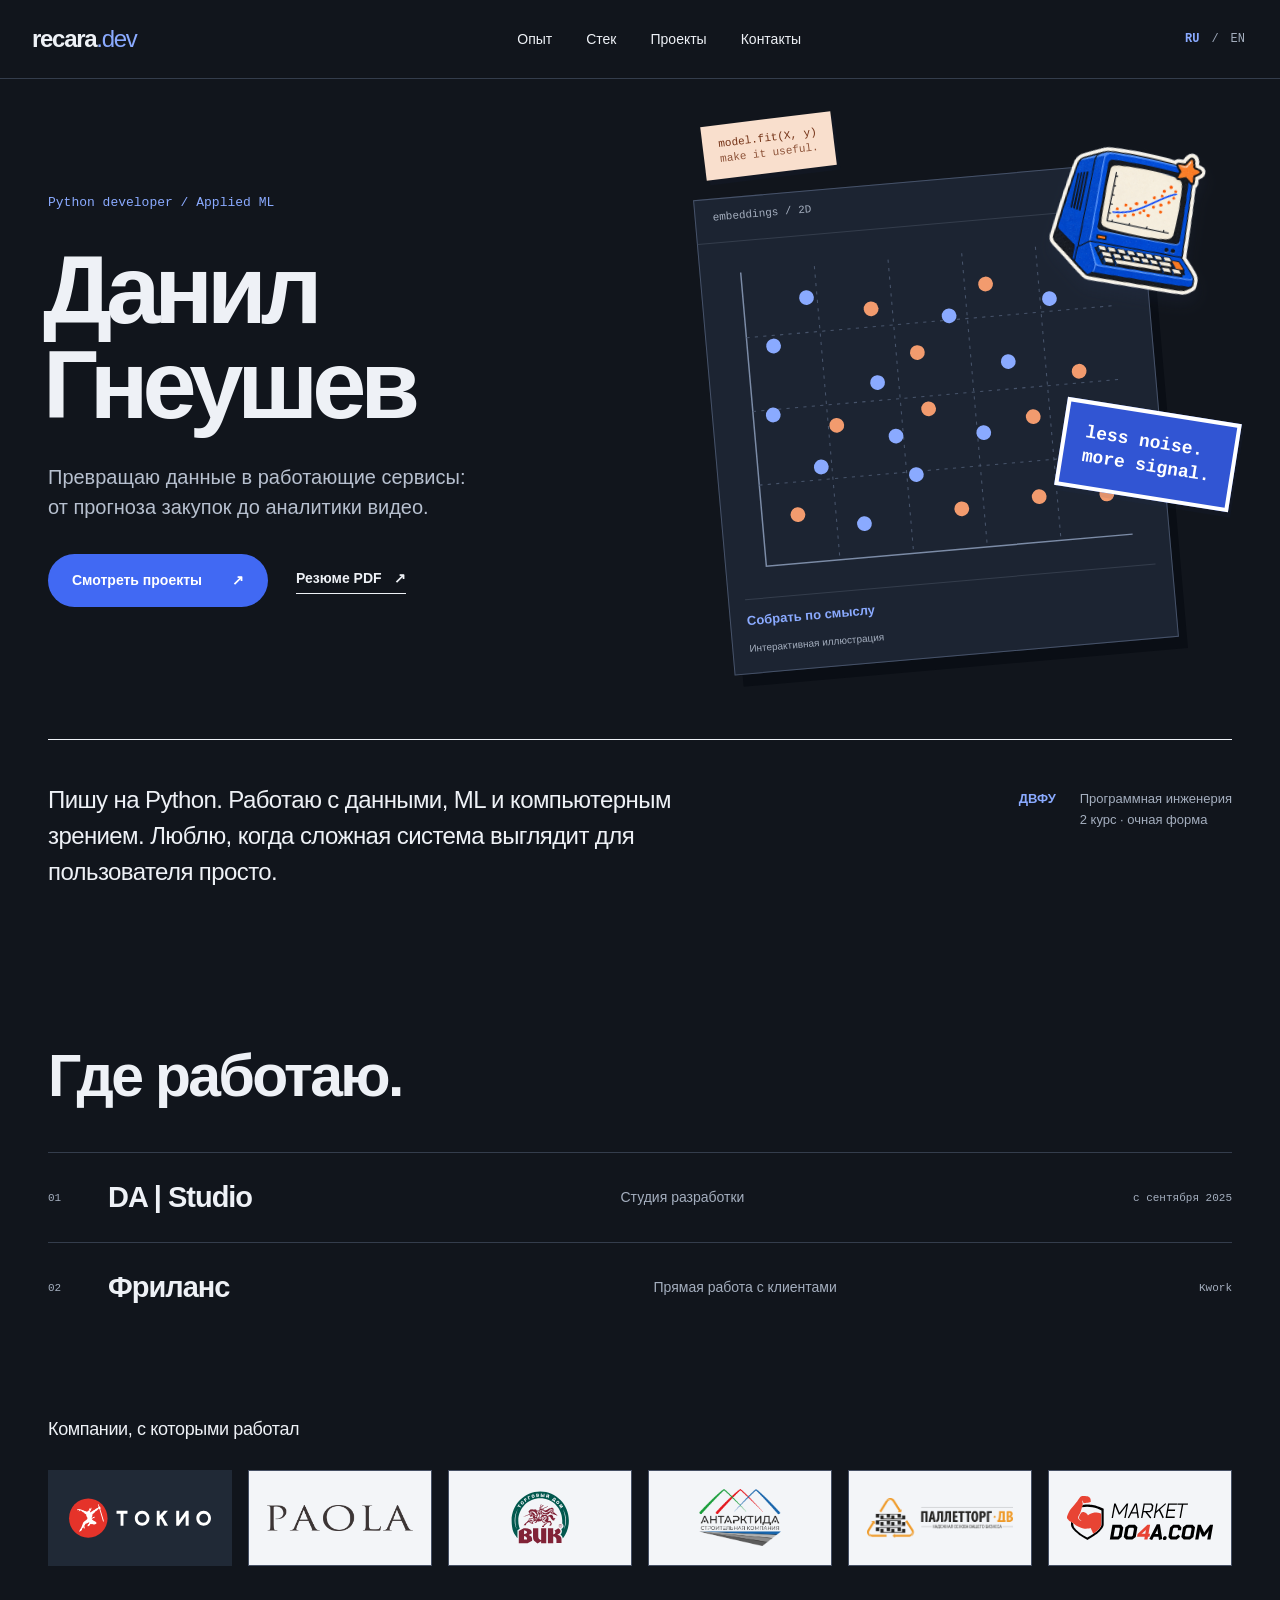
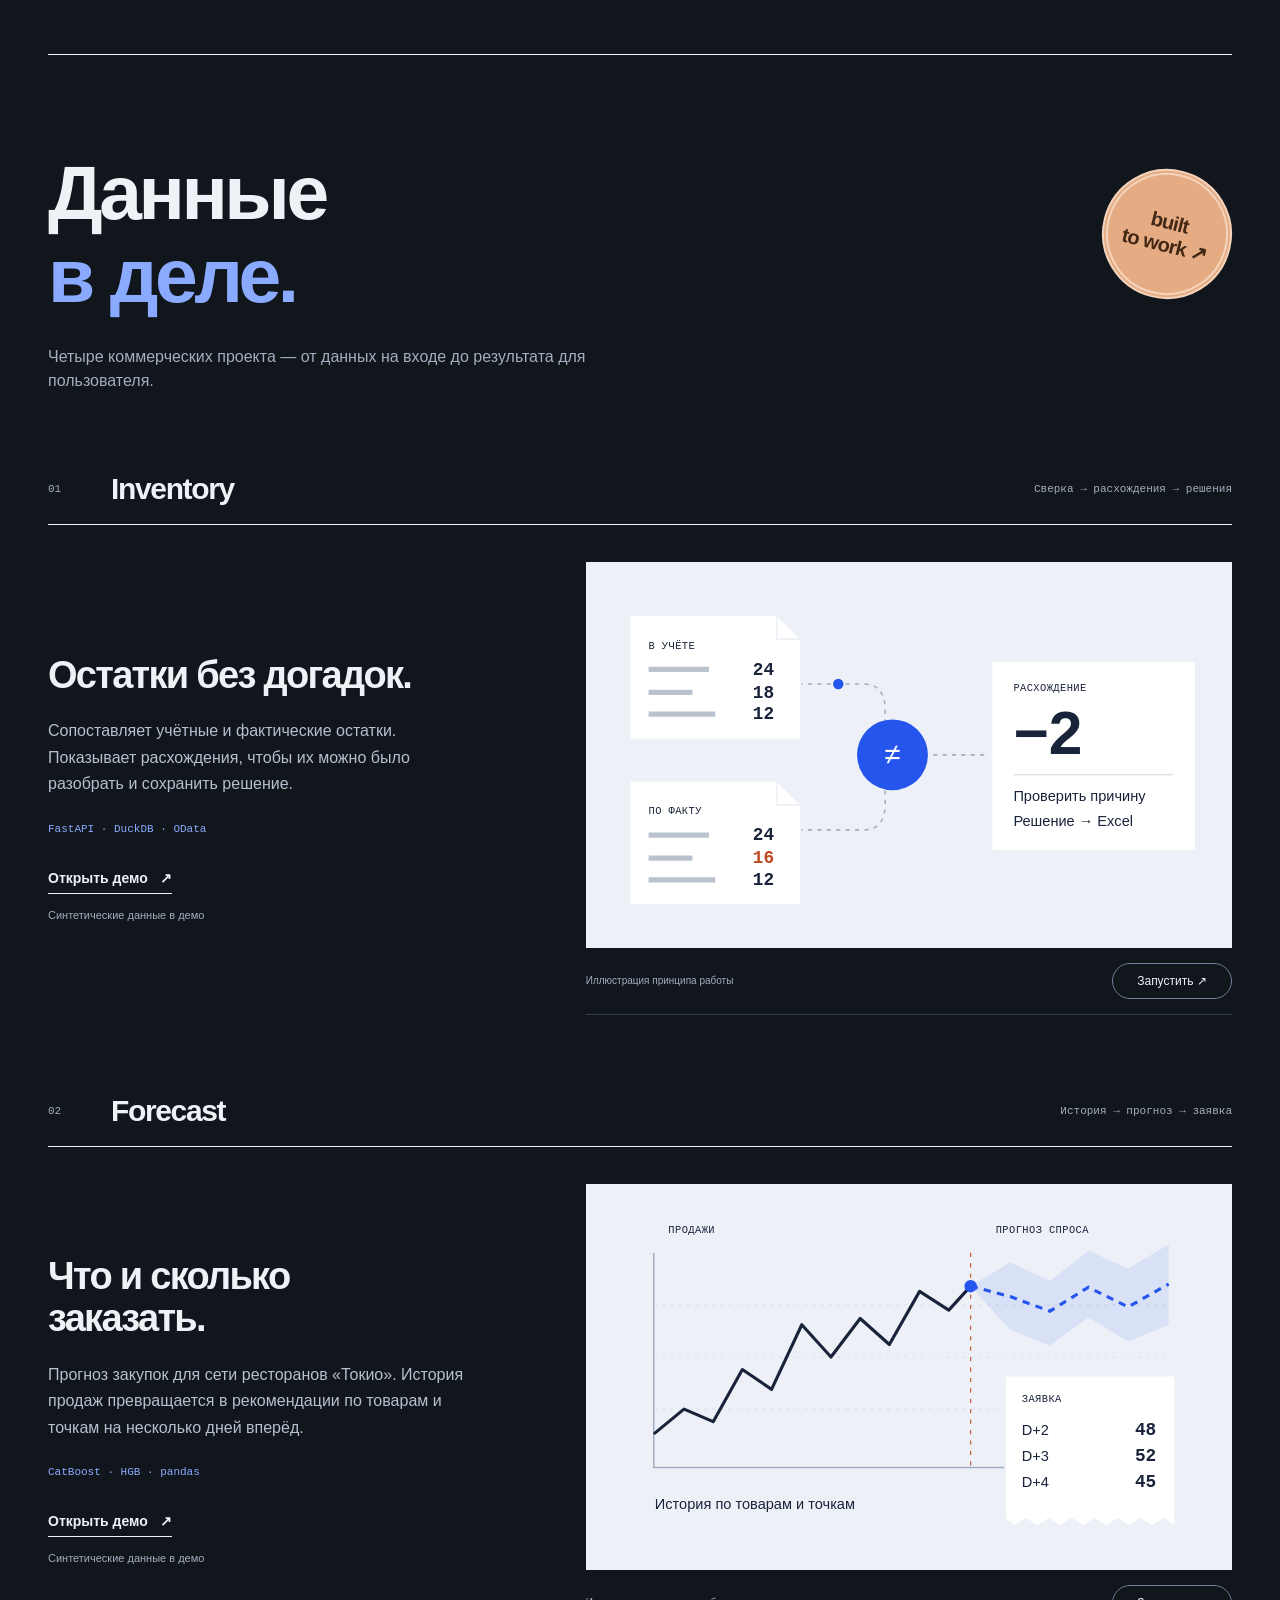
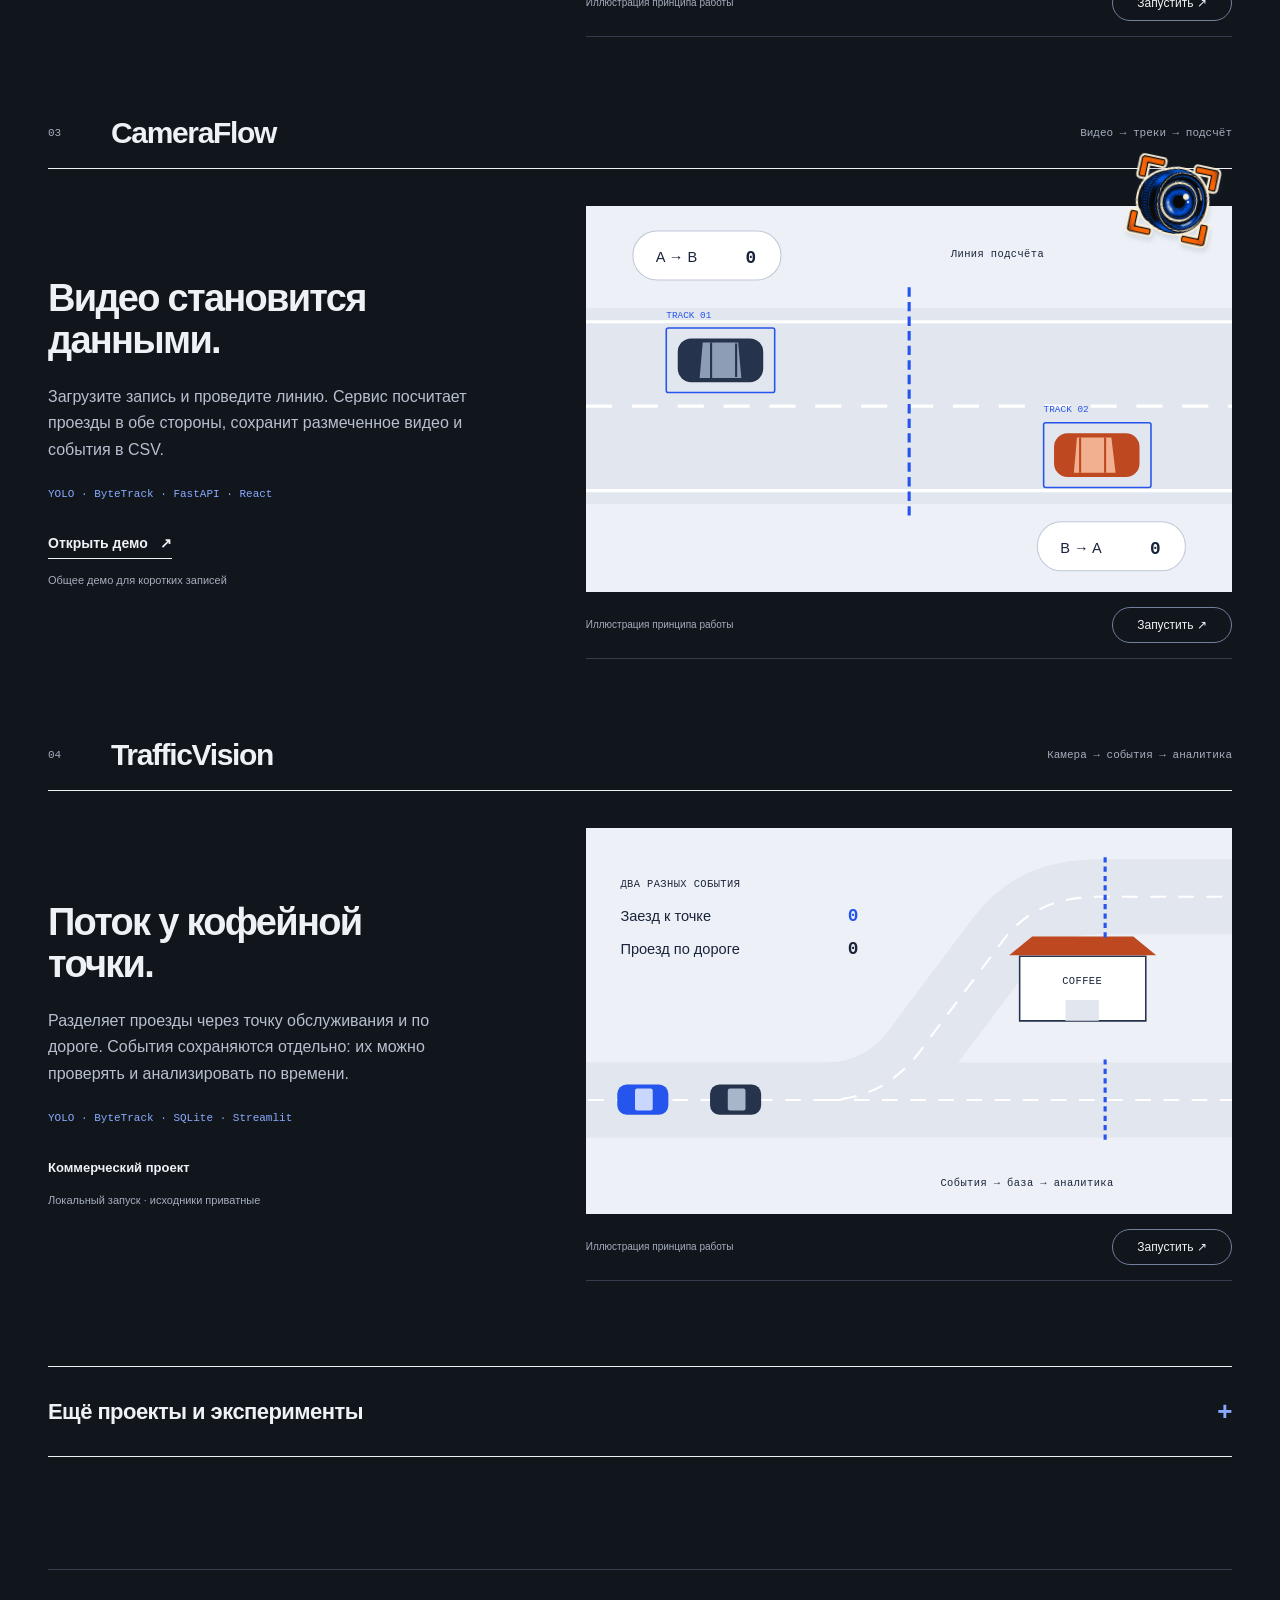
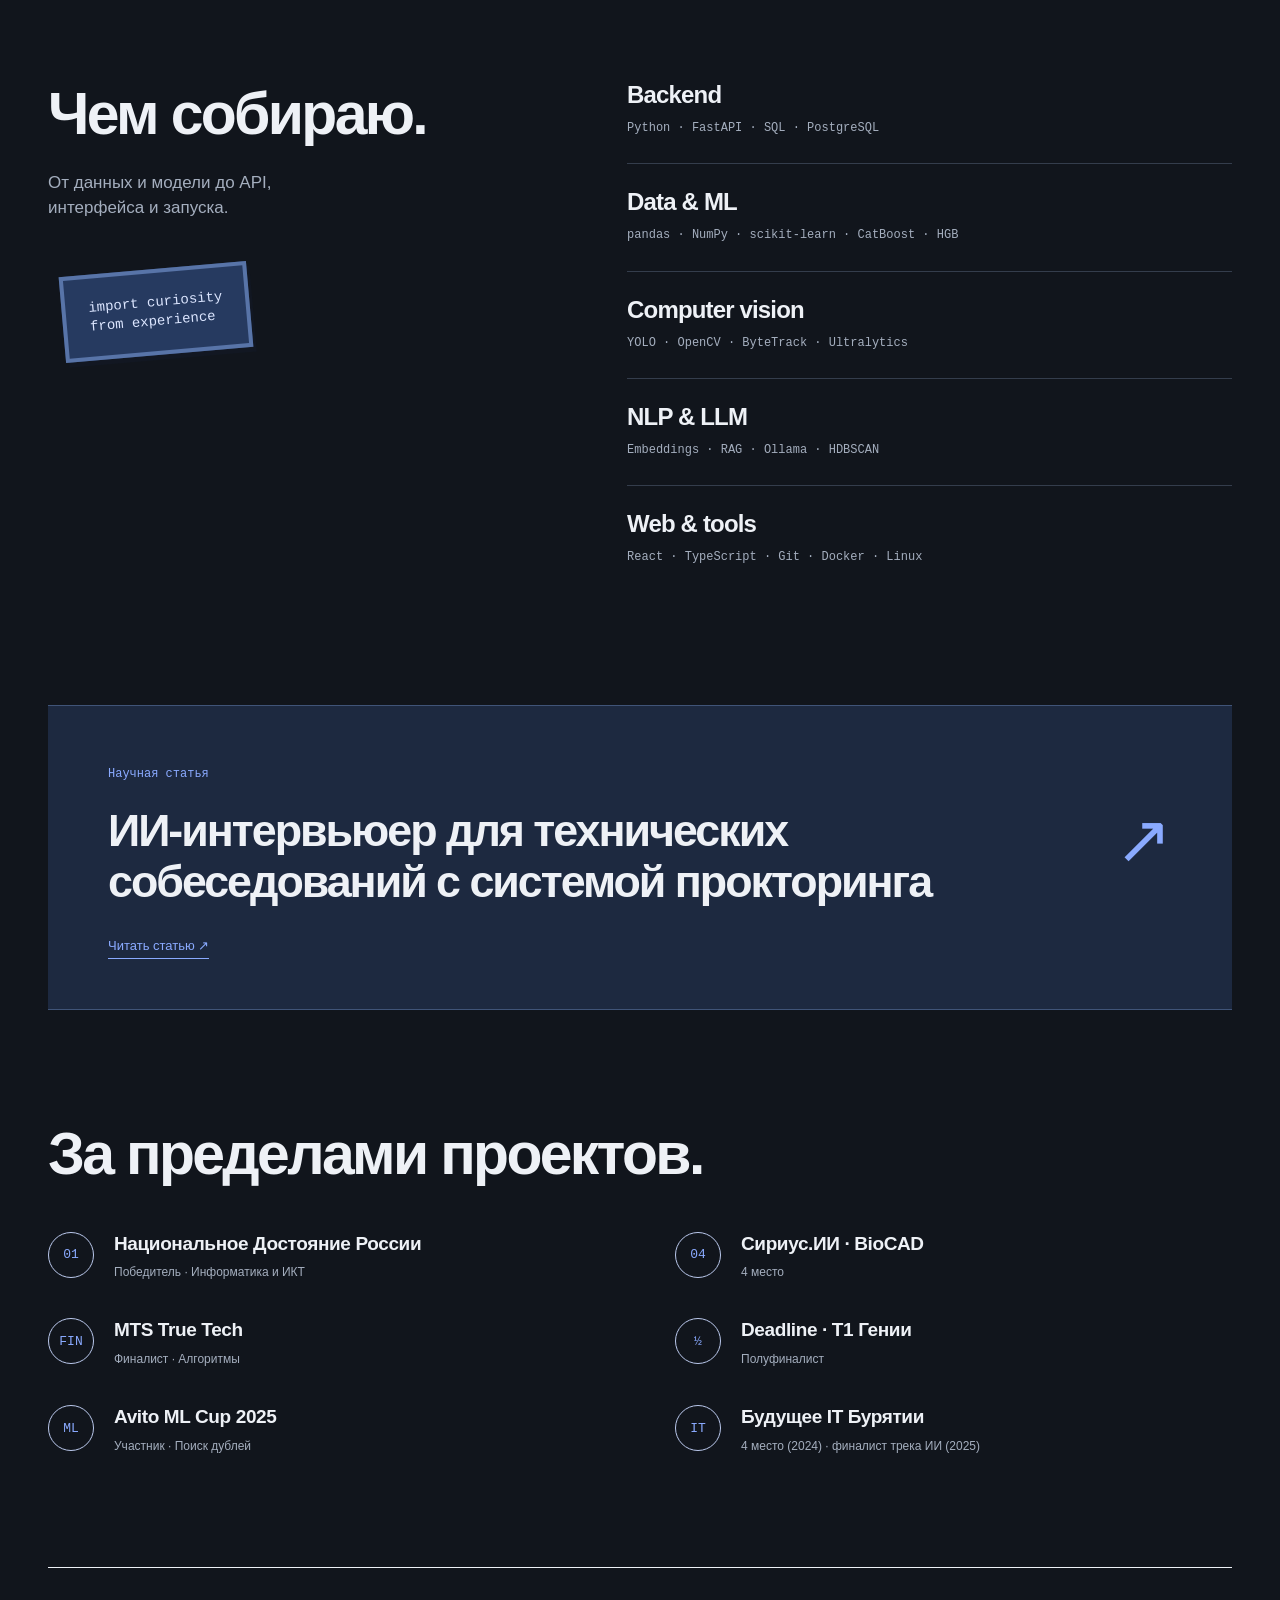
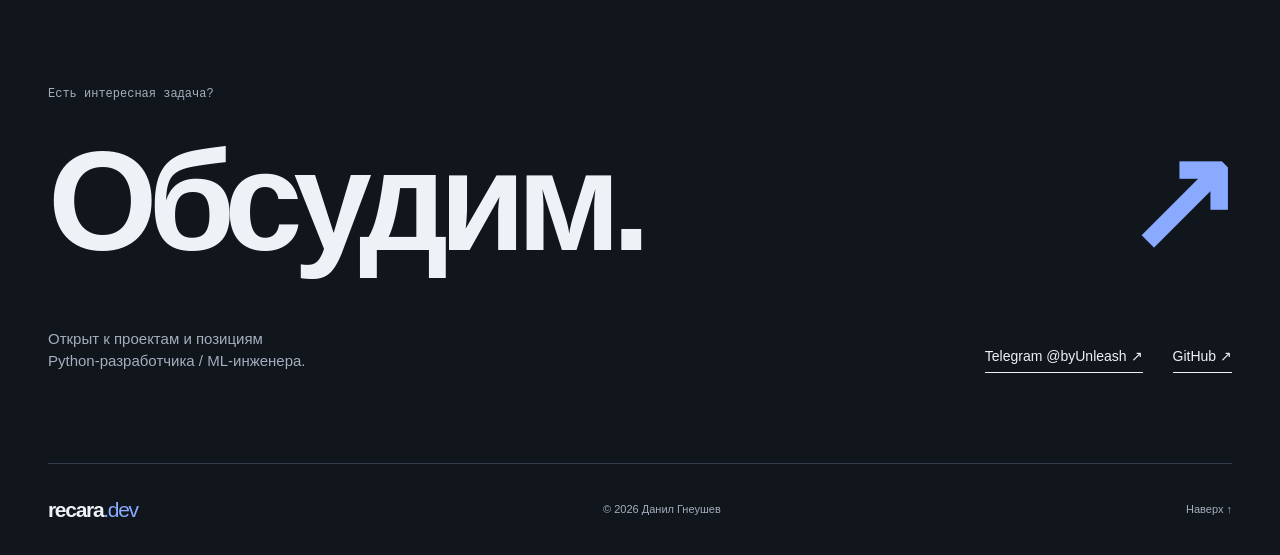
==== commit 2319a008: "Restore dark palette and keep stickers within page bounds" ====
--- a/index.html
+++ b/index.html
@@ -4,7 +4,7 @@
 <meta charset="UTF-8"><meta name="viewport" content="width=device-width,initial-scale=1">
 <title>Данил Гнеушев | Python Backend &amp; Applied ML</title>
 <meta name="description" content="Данил Гнеушев: Python-разработчик, прикладной ML и компьютерное зрение. Коммерческие проекты, интерактивные схемы и работающие демо.">
-<meta name="theme-color" content="#f7f8fa"><link rel="canonical" href="https://recara.github.io/">
+<meta name="theme-color" content="#11151c"><link rel="canonical" href="https://recara.github.io/">
 <link rel="stylesheet" href="assets/site.css"><script defer src="assets/site.js"></script>
 </head>
 <body>
--- a/assets/site.css
+++ b/assets/site.css
@@ -26,3 +26,22 @@
 .paper-sticker{pointer-events:none}
 .sticker-data{top:52%;bottom:auto}
 html:not(.js) .language-switch{visibility:hidden}
+
+/* Dark portfolio, with separate paper surfaces for readable data illustrations. */
+:root{color-scheme:dark;--paper:#11151c;--white:#1c2330;--ink:#eef1f6;--muted:#a4aebe;--blue:#8aaaff;--orange:#f29b6e;--line:#343d4c;--soft:#202938}
+.hero-description,.project-story>p:not(.tech):not(.project-note){color:#b7c0cf}
+.primary{background:#4169f3;color:#fff}.primary:hover{background:#3158de}
+.cluster-paper{background:#1c2432;border-color:#465269;box-shadow:8px 12px 0 #0a0e15}
+.cluster-paper .axis{stroke:#7c8ca7}.cluster-paper .guide{stroke:#47546b}
+.cluster-outline{fill:#8aaaff;stroke:#8aaaff}.cluster-outline-two{fill:#f29b6e;stroke:#f29b6e}
+.sticker-data{background:#3155d3}.ml-sticker{right:12px;top:-12px;width:180px;object-fit:contain}
+.hero-lab{overflow:visible}.cv-sticker{right:12px;top:-52px;width:94px;object-fit:contain}
+.diagram{--ink:#19233a;--blue:#2555ed;--orange:#be481f;overflow:visible}
+.diagram figcaption{color:#eef1f6}.demo-control{color:#eef1f6;border-color:#71809b}.demo-control:hover{background:#e9eef8;color:#19233a}
+.client-logo{background:#f3f5f8;border-color:#465064}.client-logo.dark{background:#202936}
+.publication{background:#1d2940;border-color:#405478}
+.stack-sticker{background:#263a60;color:#dce6ff;border-color:#5874a8}
+.round-sticker{background:#e5ac84;border-color:#f4d4bd;color:#422715}
+@media(max-width:1100px){.ml-sticker{right:10px;top:2px;width:145px}}
+@media(max-width:767px){.ml-sticker{right:12px;top:-25px;width:150px}.cv-sticker{right:9px;top:-32px;width:68px}}
+@media(max-width:390px){.ml-sticker{right:10px;top:-24px;width:130px}}
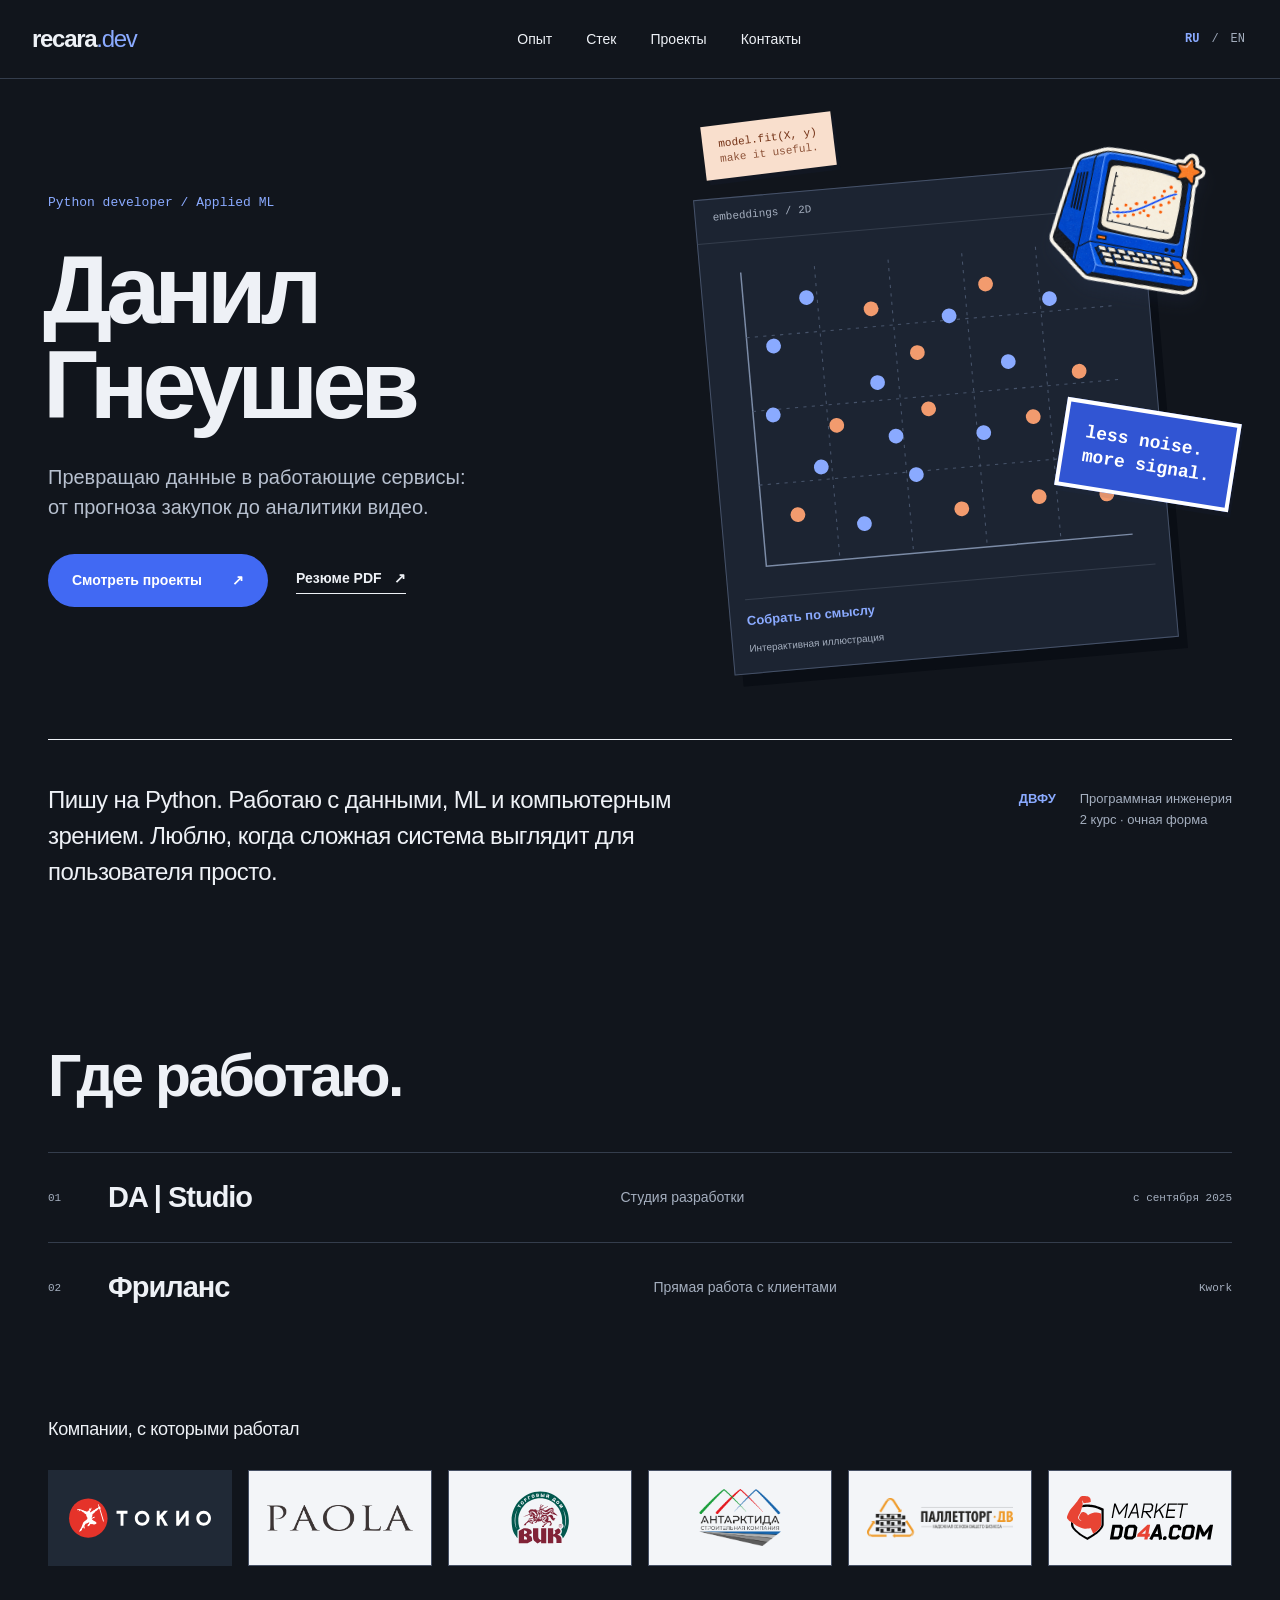
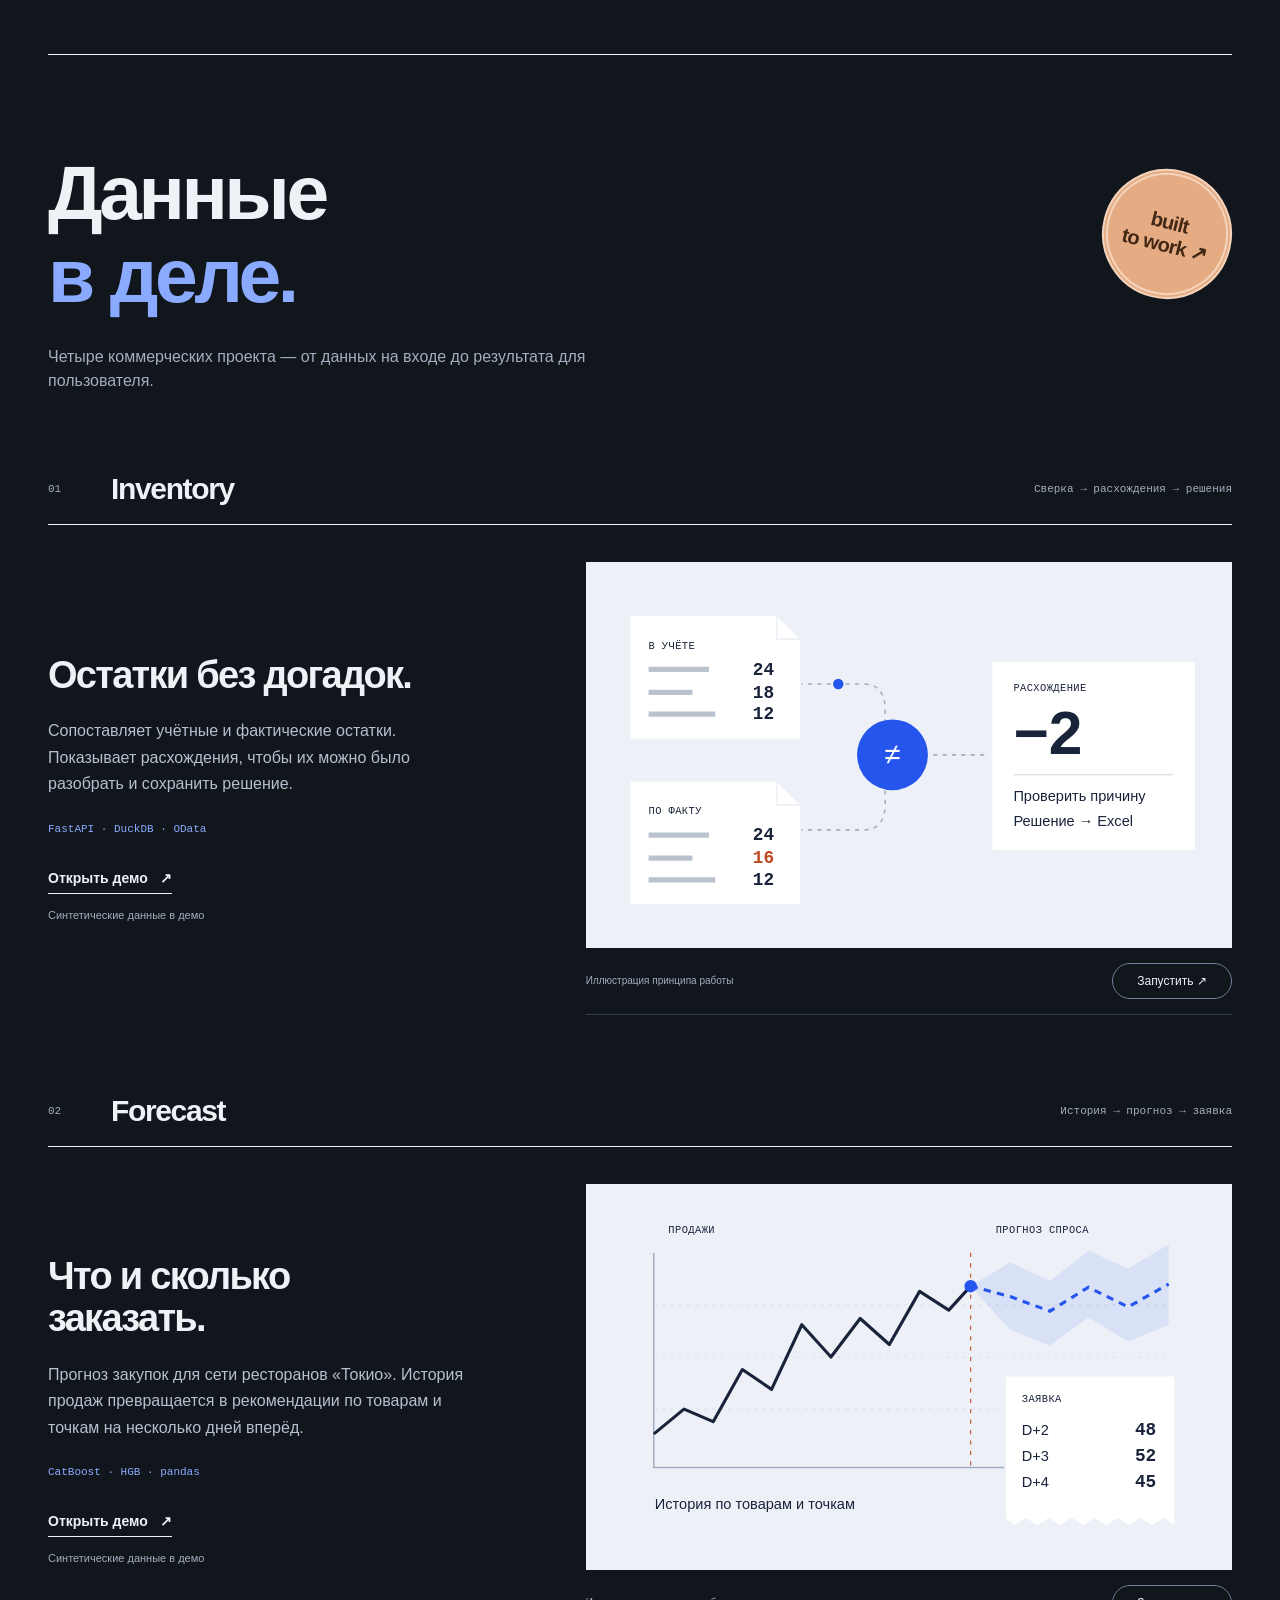
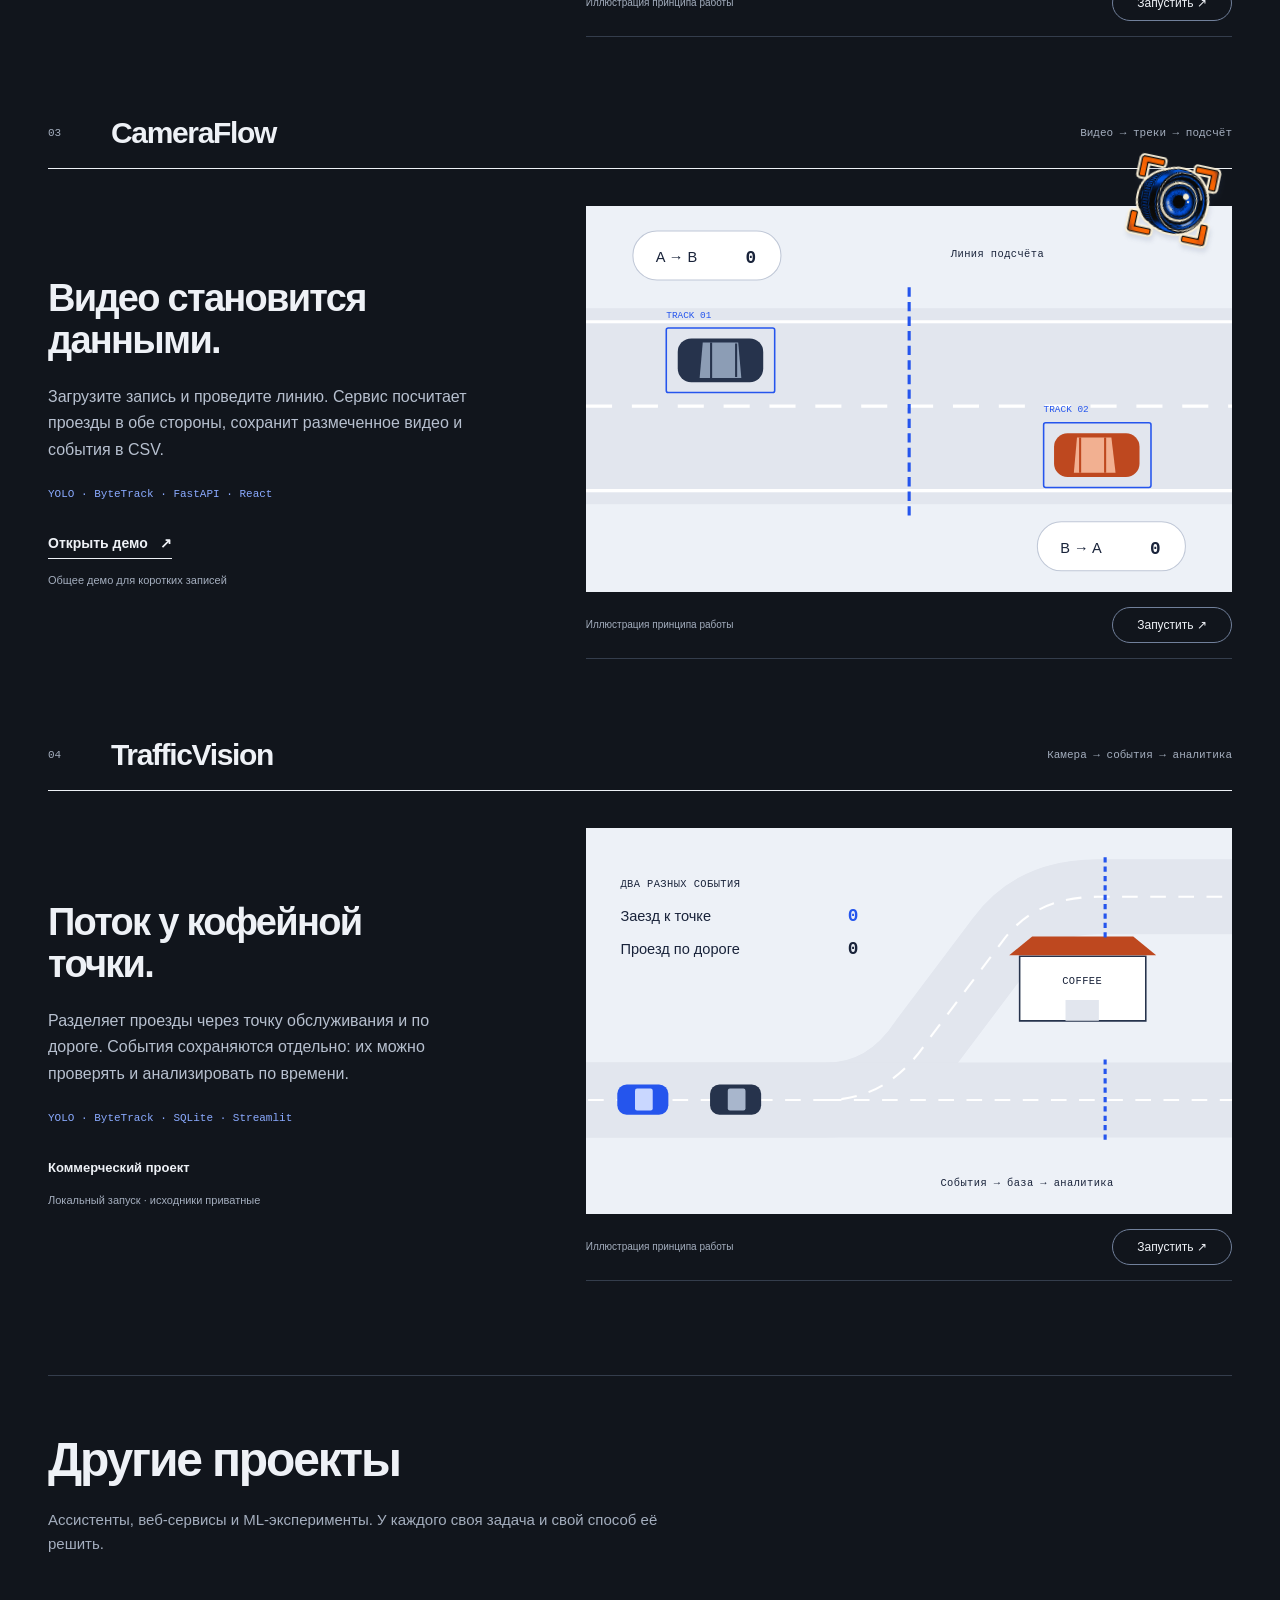
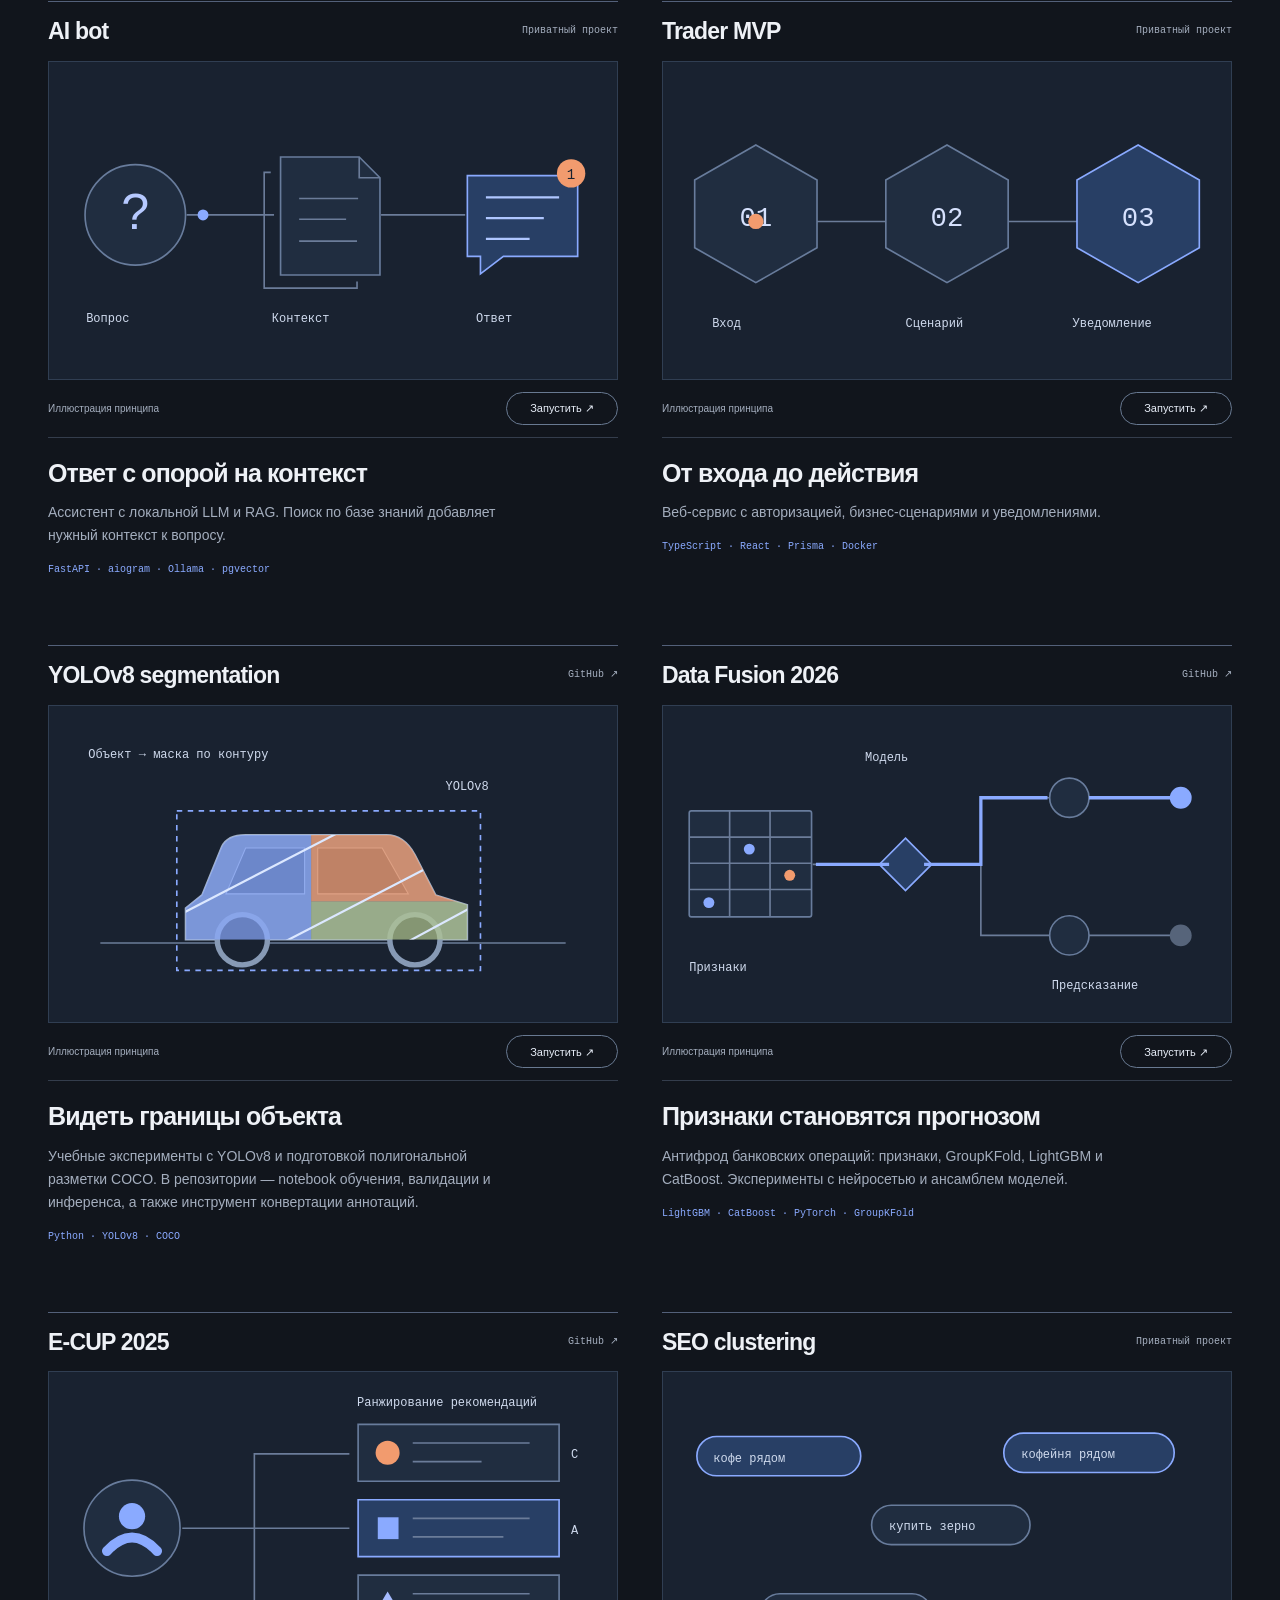
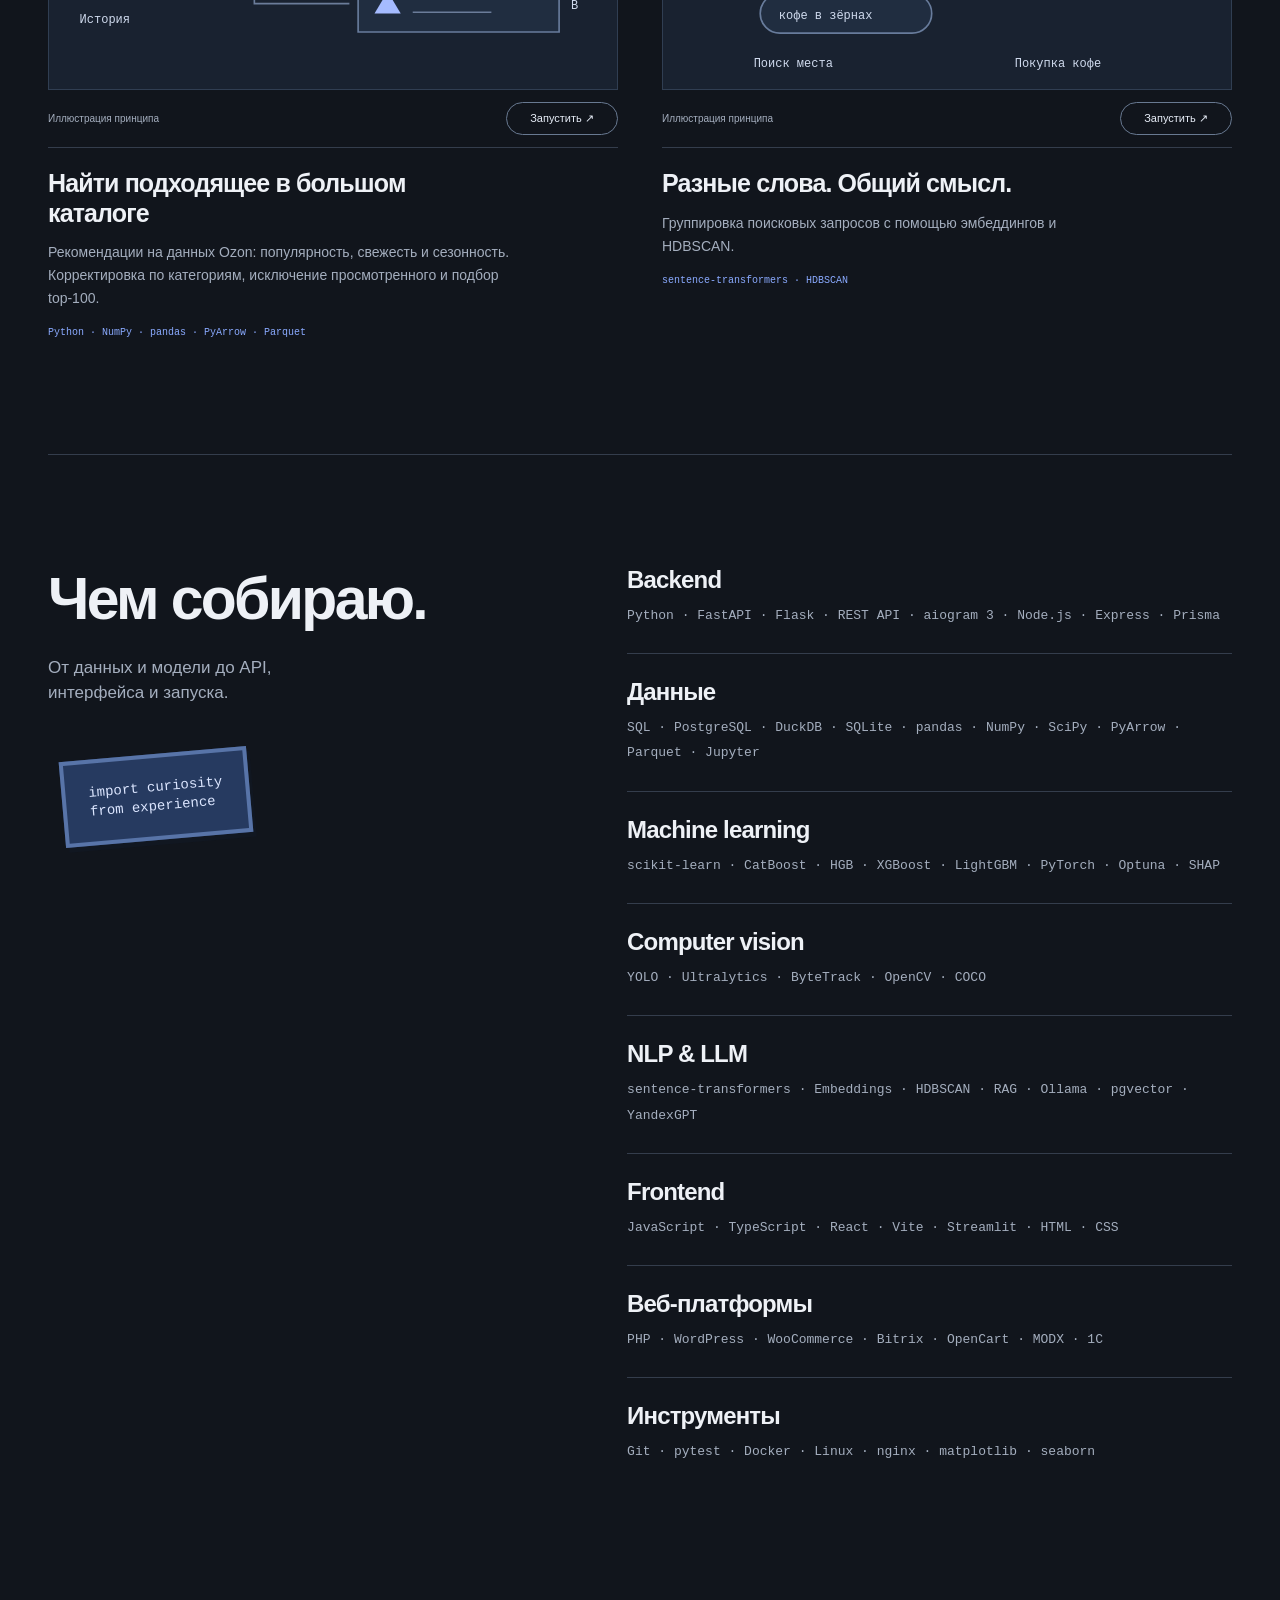
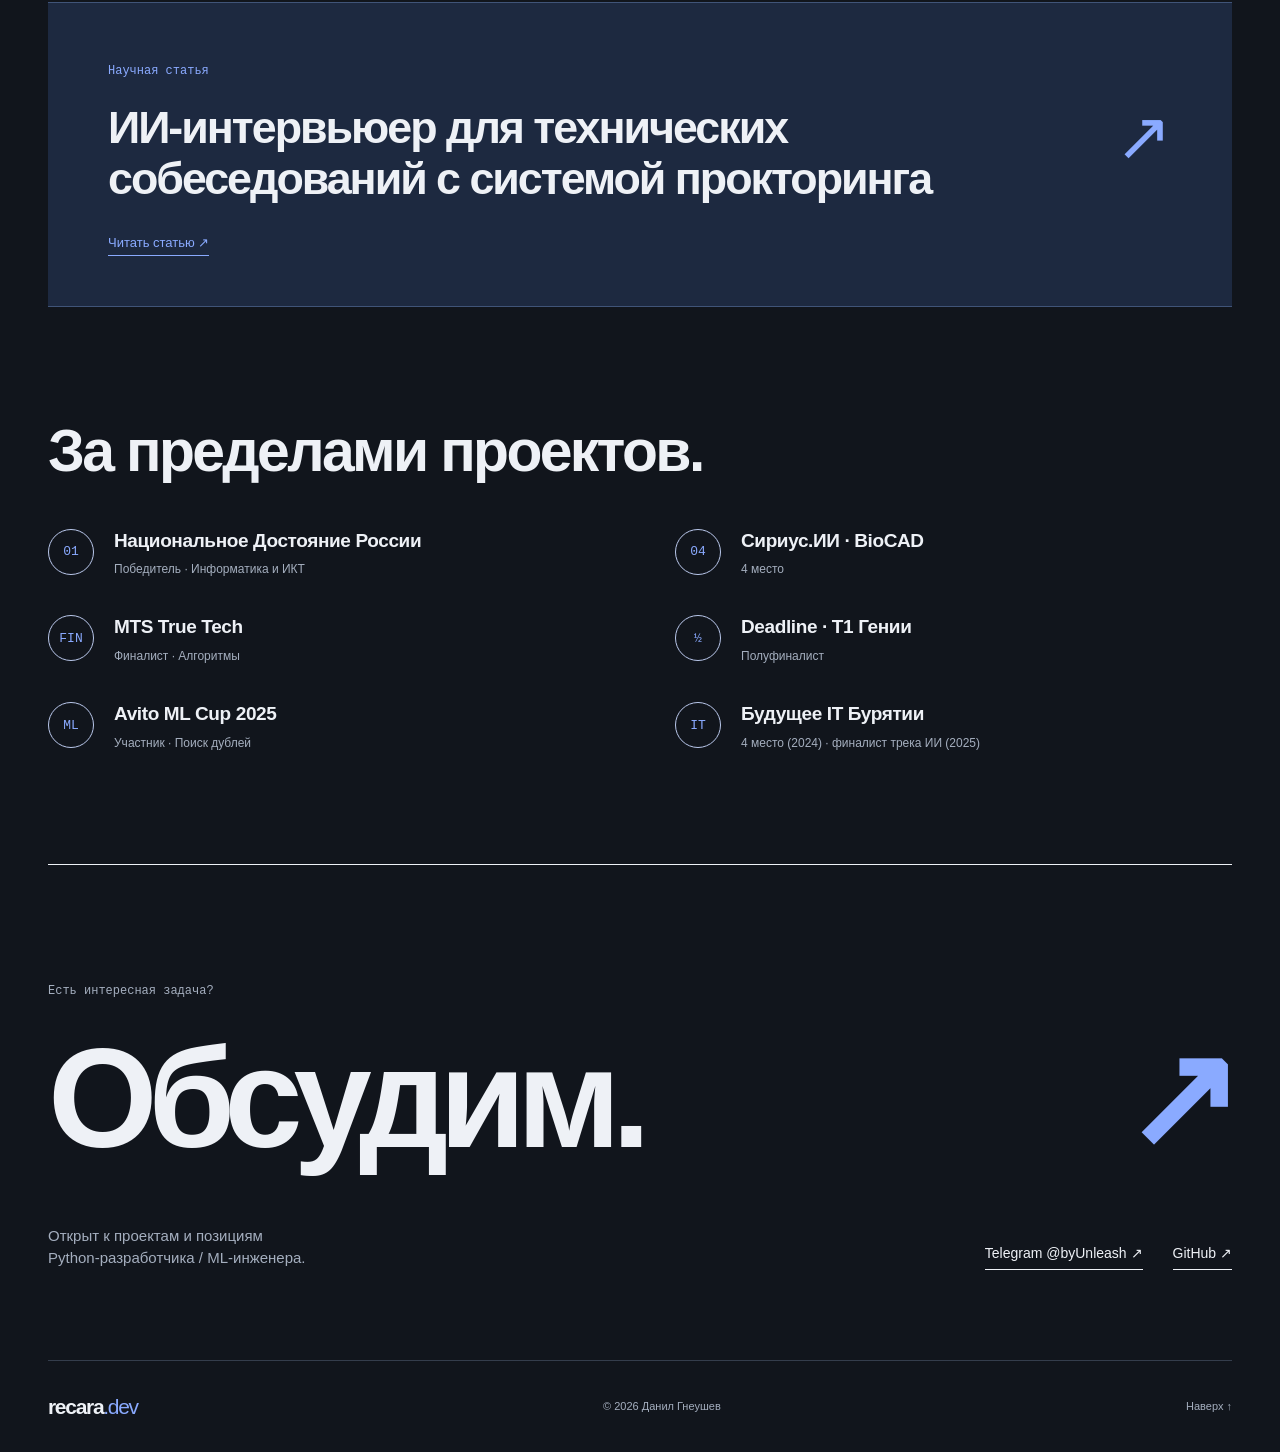
==== commit f25504e3: "Illustrate six additional projects and restore full technology stack" ====
--- a/index.html
+++ b/index.html
@@ -5,7 +5,7 @@
 <title>Данил Гнеушев | Python Backend &amp; Applied ML</title>
 <meta name="description" content="Данил Гнеушев: Python-разработчик, прикладной ML и компьютерное зрение. Коммерческие проекты, интерактивные схемы и работающие демо.">
 <meta name="theme-color" content="#11151c"><link rel="canonical" href="https://recara.github.io/">
-<link rel="stylesheet" href="assets/site.css"><script defer src="assets/site.js"></script>
+<link rel="stylesheet" href="assets/site.css?v=20261012-full-stack"><script defer src="assets/site.js"></script><link rel="stylesheet" href="assets/lab.css?v=20261012"><script defer src="assets/lab.js?v=20261012"></script>
 </head>
 <body>
 <a class="skip-link" href="#work"><span data-lang-ru >К проектам</span><span data-lang-en >Skip to projects</span></a>
@@ -38,8 +38,8 @@
 <path d="M416 123H537V185H416Z" fill="white" stroke="#26334c" stroke-width="1.5"/><path d="M406 122L428 104H525L547 122Z" fill="#be481f"/><text x="476" y="150" text-anchor="middle" class="tiny">COFFEE</text><path d="M460 165H492V185H460Z" fill="#e2e6ee"/><path d="M498 28V106M498 222V300" stroke="#2555ed" stroke-width="3" stroke-dasharray="5 4"/>
 <g class="traffic-car service-car"><rect x="30" y="246" width="49" height="29" rx="9" fill="#2555ed"/><rect x="47" y="250" width="17" height="21" rx="2" fill="#c9d7ff"/></g><g class="traffic-car bypass-car"><rect x="119" y="246" width="49" height="29" rx="9" fill="#26334c"/><rect x="136" y="250" width="17" height="21" rx="2" fill="#a8b6cc"/></g>
 <text data-lang-ru x="33" y="57" class="tiny">ДВА РАЗНЫХ СОБЫТИЯ</text><text data-lang-en x="33" y="57" class="tiny">TWO DIFFERENT EVENTS</text><text data-lang-ru x="33" y="89" class="svg-body">Заезд к точке</text><text data-lang-en x="33" y="89" class="svg-body">Service-point crossing</text><text x="251" y="89" class="quantity ink-blue" data-count="traffic-a">0</text><text data-lang-ru x="33" y="121" class="svg-body">Проезд по дороге</text><text data-lang-en x="33" y="121" class="svg-body">Road bypass</text><text x="251" y="121" class="quantity" data-count="traffic-b">0</text><text data-lang-ru x="340" y="343" class="tiny">События → база → аналитика</text><text data-lang-en x="340" y="343" class="tiny">Events → database → analytics</text></svg><figcaption><span class="diagram-caption"><span data-lang-ru >Иллюстрация принципа работы</span><span data-lang-en >How it works: illustration</span></span><button class="demo-control js-control" type="button" data-play="trafficvision" aria-label="TrafficVision: запустить иллюстрацию"><span data-lang-ru >Запустить ↗</span><span data-lang-en >Play ↗</span></button></figcaption><p class="sr-only demo-status" aria-live="polite"></p></figure></div></article>
-<details class="more-projects"><summary><span data-lang-ru >Ещё проекты и эксперименты</span><span data-lang-en >More projects and experiments</span><span aria-hidden="true">+</span></summary><div class="extra-grid"><article class="extra-project"><h4>AI bot</h4><p><span data-lang-ru >RAG-ассистент с локальной LLM</span><span data-lang-en >RAG assistant with a local LLM</span></p><small>FastAPI · aiogram · Ollama</small><span class="private-label"><span data-lang-ru >Приватный</span><span data-lang-en >Private</span></span></article><article class="extra-project"><h4>Trader MVP</h4><p><span data-lang-ru >Веб-сервис с авторизацией и уведомлениями</span><span data-lang-en >Web service with authentication and notifications</span></p><small>TypeScript · React · Prisma</small><span class="private-label"><span data-lang-ru >Приватный</span><span data-lang-en >Private</span></span></article><article class="extra-project"><h4><a href="https://github.com/recara/ods-ai-yolov8-segmentation" target="_blank" rel="noopener">YOLOv8 segmentation ↗</a></h4><p><span data-lang-ru >Сегментация объектов и подготовка датасета</span><span data-lang-en >Instance segmentation and dataset preparation</span></p><small>YOLOv8 · COCO</small></article><article class="extra-project"><h4><a href="https://github.com/recara/data-fusion-contest-2026" target="_blank" rel="noopener">Data Fusion 2026 ↗</a></h4><p><span data-lang-ru >ML на табличных данных, задача «Страж»</span><span data-lang-en >Tabular ML, the Strazh challenge</span></p><small>Python · pandas · scikit-learn</small></article><article class="extra-project"><h4><a href="https://github.com/recara/e-cup-2025-ml-challenge" target="_blank" rel="noopener">E-CUP 2025 ↗</a></h4><p><span data-lang-ru >Рекомендательные системы на данных Ozon</span><span data-lang-en >Recommender systems on Ozon data</span></p><small>Python · ML</small></article><article class="extra-project"><h4>SEO clustering</h4><p><span data-lang-ru >Группировка поисковых запросов по смыслу</span><span data-lang-en >Grouping search queries by meaning</span></p><small>Embeddings · HDBSCAN</small><span class="private-label"><span data-lang-ru >Приватный</span><span data-lang-en >Private</span></span></article></div></details></section>
-<section class="stack section wrap" id="stack"><div class="stack-heading"><h2><span data-lang-ru >Чем собираю.</span><span data-lang-en >My toolkit.</span></h2><p><span data-lang-ru >От данных и модели до API, интерфейса и запуска.</span><span data-lang-en >From data and models to APIs, interfaces and deployment.</span></p><span class="paper-sticker stack-sticker" aria-hidden="true">import curiosity<br>from experience</span></div><div class="stack-list"><div><h3>Backend</h3><p>Python · FastAPI · SQL · PostgreSQL</p></div><div><h3>Data &amp; ML</h3><p>pandas · NumPy · scikit-learn · CatBoost · HGB</p></div><div><h3>Computer vision</h3><p>YOLO · OpenCV · ByteTrack · Ultralytics</p></div><div><h3>NLP &amp; LLM</h3><p>Embeddings · RAG · Ollama · HDBSCAN</p></div><div><h3>Web &amp; tools</h3><p>React · TypeScript · Git · Docker · Linux</p></div></div></section>
+<section class="lab-section" id="experiments"><div class="lab-section-heading"><h3><span data-lang-ru>Другие проекты</span><span data-lang-en>More projects</span></h3><p><span data-lang-ru>Ассистенты, веб-сервисы и ML-эксперименты. У каждого своя задача и свой способ её решить.</span><span data-lang-en>Assistants, web services and ML experiments. Each tackles a different problem.</span></p></div><div class="lab-grid"><article class="lab-case" data-lab="rag" id="lab-rag"><div class="lab-case-heading"><h4>AI bot</h4><span><span data-lang-ru>Приватный проект</span><span data-lang-en>Private project</span></span></div><figure class="lab-figure"><svg viewBox="0 0 520 290" role="img" aria-labelledby="lab-title-rag"><title id="lab-title-rag">AI bot: Answers grounded in context</title><path d="M126 140H206M304 140H381" class="lab-wire"/><g class="rag-question"><circle cx="79" cy="140" r="46" class="lab-shape"/><text x="79" y="153" text-anchor="middle" class="lab-large">?</text></g><g class="rag-docs"><path d="M212 87H284L303 106V195H212Z" class="lab-shape"/><path d="M284 87V106H303M229 125H283M229 144H272M229 164H282" class="lab-wire"/><path d="M203 101H197V207H282V201" class="lab-wire"/></g><g class="rag-answer"><path d="M383 104H484V178H416L395 194V178H383Z" class="lab-accent-shape"/><path d="M400 124H467M400 143H453M400 162H440" class="lab-answer-lines"/><circle cx="478" cy="102" r="13" class="lab-orange-fill"/><text x="478" y="107" text-anchor="middle" class="lab-dark-text">1</text></g><circle cx="141" cy="140" r="5" class="lab-packet rag-packet"/><text x="34" y="238" class="lab-svg-label" data-lang-ru>Вопрос</text><text x="34" y="238" class="lab-svg-label" data-lang-en>Question</text><text x="204" y="238" class="lab-svg-label" data-lang-ru>Контекст</text><text x="204" y="238" class="lab-svg-label" data-lang-en>Context</text><text x="391" y="238" class="lab-svg-label" data-lang-ru>Ответ</text><text x="391" y="238" class="lab-svg-label" data-lang-en>Answer</text></svg><figcaption><span><span data-lang-ru>Иллюстрация принципа</span><span data-lang-en>Illustration of the idea</span></span><button class="lab-play" type="button" aria-label="AI bot: запустить иллюстрацию"><span data-lang-ru>Запустить ↗</span><span data-lang-en>Play ↗</span></button></figcaption></figure><div class="lab-copy"><h5><span data-lang-ru>Ответ с опорой на контекст</span><span data-lang-en>Answers grounded in context</span></h5><p><span data-lang-ru>Ассистент с локальной LLM и RAG. Поиск по базе знаний добавляет нужный контекст к вопросу.</span><span data-lang-en>An assistant with a local LLM and RAG. Knowledge retrieval brings relevant context into each question.</span></p><span class="lab-tech">FastAPI · aiogram · Ollama · pgvector</span></div><span class="lab-status sr-only" aria-live="polite"></span></article><article class="lab-case" data-lab="trader" id="lab-trader"><div class="lab-case-heading"><h4>Trader MVP</h4><span><span data-lang-ru>Приватный проект</span><span data-lang-en>Private project</span></span></div><figure class="lab-figure"><svg viewBox="0 0 520 290" role="img" aria-labelledby="lab-title-trader"><title id="lab-title-trader">Trader MVP: From sign-in to action</title><path d="M85 146H436" class="lab-wire"/><g class="trader-node trader-one"><path d="M85 76L141 108V170L85 202L29 170V108Z" class="lab-shape"/><text x="85" y="150" text-anchor="middle" class="lab-symbol">01</text></g><g class="trader-node trader-two"><path d="M260 76L316 108V170L260 202L204 170V108Z" class="lab-shape"/><text x="260" y="150" text-anchor="middle" class="lab-symbol">02</text></g><g class="trader-node trader-three"><path d="M435 76L491 108V170L435 202L379 170V108Z" class="lab-accent-shape"/><text x="435" y="150" text-anchor="middle" class="lab-symbol">03</text></g><circle cx="85" cy="146" r="7" class="lab-orange-fill trader-packet"/><text x="45" y="243" class="lab-svg-label" data-lang-ru>Вход</text><text x="45" y="243" class="lab-svg-label" data-lang-en>Sign in</text><text x="222" y="243" class="lab-svg-label" data-lang-ru>Сценарий</text><text x="222" y="243" class="lab-svg-label" data-lang-en>Workflow</text><text x="375" y="243" class="lab-svg-label" data-lang-ru>Уведомление</text><text x="375" y="243" class="lab-svg-label" data-lang-en>Notification</text></svg><figcaption><span><span data-lang-ru>Иллюстрация принципа</span><span data-lang-en>Illustration of the idea</span></span><button class="lab-play" type="button" aria-label="Trader MVP: запустить иллюстрацию"><span data-lang-ru>Запустить ↗</span><span data-lang-en>Play ↗</span></button></figcaption></figure><div class="lab-copy"><h5><span data-lang-ru>От входа до действия</span><span data-lang-en>From sign-in to action</span></h5><p><span data-lang-ru>Веб-сервис с авторизацией, бизнес-сценариями и уведомлениями.</span><span data-lang-en>A web service with authentication, business workflows and notifications.</span></p><span class="lab-tech">TypeScript · React · Prisma · Docker</span></div><span class="lab-status sr-only" aria-live="polite"></span></article><article class="lab-case" data-lab="segmentation" id="lab-segmentation"><div class="lab-case-heading"><h4>YOLOv8 segmentation</h4><a href="https://github.com/recara/ods-ai-yolov8-segmentation" target="_blank" rel="noopener">GitHub ↗</a></div><figure class="lab-figure"><svg viewBox="0 0 520 290" role="img" aria-labelledby="lab-title-segmentation"><title id="lab-title-segmentation">YOLOv8 segmentation: Seeing object boundaries</title><defs><clipPath id="lab-seg-clip"><path d="M140 173L158 129Q163 118 180 118H309Q325 118 335 136L354 173L383 182V214H125V185Z"/></clipPath></defs><path d="M47 217H473" class="lab-wire"/><path d="M140 173L158 129Q163 118 180 118H309Q325 118 335 136L354 173L383 182V214H125V185Z" class="lab-object"/><path d="M180 130H234V172H162ZM246 130H305L329 172H246Z" class="lab-window"/><circle cx="177" cy="214" r="23" class="lab-wheel"/><circle cx="335" cy="214" r="23" class="lab-wheel"/><g clip-path="url(#lab-seg-clip)" class="seg-mask"><path d="M115 112H240V219H115Z" fill="#8aaaff" opacity=".7"/><path d="M240 112H391V179H240Z" fill="#f29b6e" opacity=".75"/><path d="M240 179H391V219H240Z" fill="#b4c890" opacity=".7"/><path d="M112 195L288 104M194 227L370 136M293 235L415 169" stroke="#dce8ff" stroke-width="2"/></g><path d="M117 96H395V242H117Z" class="seg-boundary"/><path d="M84 76V246" class="seg-scan"/><text x="36" y="48" class="lab-svg-label" data-lang-ru>Объект → маска по контуру</text><text x="36" y="48" class="lab-svg-label" data-lang-en>Object → pixel-level mask</text><text x="363" y="77" class="lab-svg-label">YOLOv8</text></svg><figcaption><span><span data-lang-ru>Иллюстрация принципа</span><span data-lang-en>Illustration of the idea</span></span><button class="lab-play" type="button" aria-label="YOLOv8 segmentation: запустить иллюстрацию"><span data-lang-ru>Запустить ↗</span><span data-lang-en>Play ↗</span></button></figcaption></figure><div class="lab-copy"><h5><span data-lang-ru>Видеть границы объекта</span><span data-lang-en>Seeing object boundaries</span></h5><p><span data-lang-ru>Учебные эксперименты с YOLOv8 и подготовкой полигональной разметки COCO. В репозитории — notebook обучения, валидации и инференса, а также инструмент конвертации аннотаций.</span><span data-lang-en>YOLOv8 experiments and COCO polygon annotation preparation. The repository includes a training, validation and inference notebook, plus an annotation conversion tool.</span></p><span class="lab-tech">Python · YOLOv8 · COCO</span></div><span class="lab-status sr-only" aria-live="polite"></span></article><article class="lab-case" data-lab="risk" id="lab-risk"><div class="lab-case-heading"><h4>Data Fusion 2026</h4><a href="https://github.com/recara/data-fusion-contest-2026" target="_blank" rel="noopener">GitHub ↗</a></div><figure class="lab-figure"><svg viewBox="0 0 520 290" role="img" aria-labelledby="lab-title-risk"><title id="lab-title-risk">Data Fusion 2026: Features become predictions</title><g class="risk-table"><rect x="24" y="96" width="112" height="97" rx="2" class="lab-shape"/><path d="M24 120H136M24 144H136M24 168H136M61 96V193M98 96V193" class="lab-wire"/><circle cx="79" cy="131" r="5" class="lab-blue-fill"/><circle cx="116" cy="155" r="5" class="lab-orange-fill"/><circle cx="42" cy="180" r="5" class="lab-blue-fill"/></g><path d="M137 145H206M239 145H291V84H355M291 145V210H355M389 84H466M389 210H466" class="lab-wire"/><g class="risk-root"><path d="M222 121L246 145L222 169L198 145Z" class="lab-accent-shape"/></g><circle cx="372" cy="84" r="18" class="lab-shape risk-upper"/><circle cx="372" cy="210" r="18" class="lab-shape risk-lower"/><path d="M140 145H207M239 145H291V84H352M390 84H466" class="risk-route"/><circle cx="474" cy="84" r="10" class="lab-blue-fill risk-result"/><circle cx="474" cy="210" r="10" class="lab-dim-fill"/><text x="24" y="243" class="lab-svg-label" data-lang-ru>Признаки</text><text x="24" y="243" class="lab-svg-label" data-lang-en>Features</text><text x="185" y="50" class="lab-svg-label" data-lang-ru>Модель</text><text x="185" y="50" class="lab-svg-label" data-lang-en>Model</text><text x="356" y="259" class="lab-svg-label" data-lang-ru>Предсказание</text><text x="356" y="259" class="lab-svg-label" data-lang-en>Prediction</text></svg><figcaption><span><span data-lang-ru>Иллюстрация принципа</span><span data-lang-en>Illustration of the idea</span></span><button class="lab-play" type="button" aria-label="Data Fusion 2026: запустить иллюстрацию"><span data-lang-ru>Запустить ↗</span><span data-lang-en>Play ↗</span></button></figcaption></figure><div class="lab-copy"><h5><span data-lang-ru>Признаки становятся прогнозом</span><span data-lang-en>Features become predictions</span></h5><p><span data-lang-ru>Антифрод банковских операций: признаки, GroupKFold, LightGBM и CatBoost. Эксперименты с нейросетью и ансамблем моделей.</span><span data-lang-en>Banking transaction fraud detection: features, GroupKFold, LightGBM and CatBoost, with neural-network and ensemble experiments.</span></p><span class="lab-tech">LightGBM · CatBoost · PyTorch · GroupKFold</span></div><span class="lab-status sr-only" aria-live="polite"></span></article><article class="lab-case" data-lab="recommendations" id="lab-recommendations"><div class="lab-case-heading"><h4>E-CUP 2025</h4><a href="https://github.com/recara/e-cup-2025-ml-challenge" target="_blank" rel="noopener">GitHub ↗</a></div><figure class="lab-figure"><svg viewBox="0 0 520 290" role="img" aria-labelledby="lab-title-recommendations"><title id="lab-title-recommendations">E-CUP 2025: Finding a match in a large catalog</title><circle cx="76" cy="143" r="44" class="lab-shape"/><circle cx="76" cy="132" r="12" class="lab-blue-fill"/><path d="M53 164Q76 139 99 164" fill="none" stroke="#8aaaff" stroke-width="9" stroke-linecap="round"/><path d="M122 143H188M188 143V75H275M188 143H275M188 143V212H275" class="lab-wire"/><g class="rec-item rec-one"><path d="M283 48H467V100H283Z" class="lab-shape"/><circle cx="310" cy="74" r="11" class="lab-orange-fill"/><path d="M333 65H440M333 82H396" class="lab-wire"/><text x="478" y="79" class="lab-svg-label">C</text></g><g class="rec-item rec-two"><path d="M283 117H467V169H283Z" class="lab-accent-shape"/><path d="M301 133H320V153H301Z" fill="#8aaaff"/><path d="M333 134H440M333 151H416" class="lab-wire"/><text x="478" y="148" class="lab-svg-label">A</text></g><g class="rec-item rec-three"><path d="M283 186H467V238H283Z" class="lab-shape"/><path d="M310 201L322 221H298Z" fill="#a5bbff"/><path d="M333 203H440M333 220H405" class="lab-wire"/><text x="478" y="217" class="lab-svg-label">B</text></g><text x="28" y="230" class="lab-svg-label" data-lang-ru>История</text><text x="28" y="230" class="lab-svg-label" data-lang-en>History</text><text x="282" y="31" class="lab-svg-label" data-lang-ru>Ранжирование рекомендаций</text><text x="282" y="31" class="lab-svg-label" data-lang-en>Ranking recommendations</text></svg><figcaption><span><span data-lang-ru>Иллюстрация принципа</span><span data-lang-en>Illustration of the idea</span></span><button class="lab-play" type="button" aria-label="E-CUP 2025: запустить иллюстрацию"><span data-lang-ru>Запустить ↗</span><span data-lang-en>Play ↗</span></button></figcaption></figure><div class="lab-copy"><h5><span data-lang-ru>Найти подходящее в большом каталоге</span><span data-lang-en>Finding a match in a large catalog</span></h5><p><span data-lang-ru>Рекомендации на данных Ozon: популярность, свежесть и сезонность. Корректировка по категориям, исключение просмотренного и подбор top-100.</span><span data-lang-en>Recommendations on Ozon data: popularity, freshness and seasonality, with category penalties, viewed-item exclusion and top-100 selection.</span></p><span class="lab-tech">Python · NumPy · pandas · PyArrow · Parquet</span></div><span class="lab-status sr-only" aria-live="polite"></span></article><article class="lab-case" data-lab="clustering" id="lab-clustering"><div class="lab-case-heading"><h4>SEO clustering</h4><span><span data-lang-ru>Приватный проект</span><span data-lang-en>Private project</span></span></div><figure class="lab-figure"><svg viewBox="0 0 520 290" role="img" aria-labelledby="lab-title-clustering"><title id="lab-title-clustering">SEO clustering: Different words. Shared meaning.</title><g class="query q-one"><rect x="31" y="59" width="150" height="36" rx="18" class="lab-accent-shape"/><text x="46" y="82" class="lab-svg-label" data-lang-ru>кофе рядом</text><text x="46" y="82" class="lab-svg-label" data-lang-en>coffee nearby</text></g><g class="query q-two"><rect x="191" y="122" width="145" height="36" rx="18" class="lab-shape"/><text x="207" y="145" class="lab-svg-label" data-lang-ru>купить зерно</text><text x="207" y="145" class="lab-svg-label" data-lang-en>buy beans</text></g><g class="query q-three"><rect x="312" y="56" width="156" height="36" rx="18" class="lab-accent-shape"/><text x="328" y="79" class="lab-svg-label" data-lang-ru>кофейня рядом</text><text x="328" y="79" class="lab-svg-label" data-lang-en>nearby café</text></g><g class="query q-four"><rect x="89" y="203" width="157" height="36" rx="18" class="lab-shape"/><text x="106" y="226" class="lab-svg-label" data-lang-ru>кофе в зёрнах</text><text x="106" y="226" class="lab-svg-label" data-lang-en>coffee beans</text></g><ellipse cx="139" cy="142" rx="116" ry="106" class="query-cluster query-cluster-one"/><ellipse cx="386" cy="145" rx="109" ry="106" class="query-cluster query-cluster-two"/><text x="83" y="270" class="lab-svg-label" data-lang-ru>Поиск места</text><text x="83" y="270" class="lab-svg-label" data-lang-en>Find a place</text><text x="322" y="270" class="lab-svg-label" data-lang-ru>Покупка кофе</text><text x="322" y="270" class="lab-svg-label" data-lang-en>Buy coffee</text></svg><figcaption><span><span data-lang-ru>Иллюстрация принципа</span><span data-lang-en>Illustration of the idea</span></span><button class="lab-play" type="button" aria-label="SEO clustering: запустить иллюстрацию"><span data-lang-ru>Запустить ↗</span><span data-lang-en>Play ↗</span></button></figcaption></figure><div class="lab-copy"><h5><span data-lang-ru>Разные слова. Общий смысл.</span><span data-lang-en>Different words. Shared meaning.</span></h5><p><span data-lang-ru>Группировка поисковых запросов с помощью эмбеддингов и HDBSCAN.</span><span data-lang-en>Grouping search queries with embeddings and HDBSCAN.</span></p><span class="lab-tech">sentence-transformers · HDBSCAN</span></div><span class="lab-status sr-only" aria-live="polite"></span></article></div></section></section>
+<section class="stack section wrap" id="stack"><div class="stack-heading"><h2><span data-lang-ru >Чем собираю.</span><span data-lang-en >My toolkit.</span></h2><p><span data-lang-ru >От данных и модели до API, интерфейса и запуска.</span><span data-lang-en >From data and models to APIs, interfaces and deployment.</span></p><span class="paper-sticker stack-sticker" aria-hidden="true">import curiosity<br>from experience</span></div><div class="stack-list"><div><h3>Backend</h3><p>Python · FastAPI · Flask · REST API · aiogram 3 · Node.js · Express · Prisma</p></div><div><h3><span data-lang-ru>Данные</span><span data-lang-en>Data</span></h3><p>SQL · PostgreSQL · DuckDB · SQLite · pandas · NumPy · SciPy · PyArrow · Parquet · Jupyter</p></div><div><h3>Machine learning</h3><p>scikit-learn · CatBoost · HGB · XGBoost · LightGBM · PyTorch · Optuna · SHAP</p></div><div><h3>Computer vision</h3><p>YOLO · Ultralytics · ByteTrack · OpenCV · COCO</p></div><div><h3>NLP & LLM</h3><p>sentence-transformers · Embeddings · HDBSCAN · RAG · Ollama · pgvector · YandexGPT</p></div><div><h3>Frontend</h3><p>JavaScript · TypeScript · React · Vite · Streamlit · HTML · CSS</p></div><div><h3><span data-lang-ru>Веб-платформы</span><span data-lang-en>Web platforms</span></h3><p>PHP · WordPress · WooCommerce · Bitrix · OpenCart · MODX · 1С</p></div><div><h3><span data-lang-ru>Инструменты</span><span data-lang-en>Tools</span></h3><p>Git · pytest · Docker · Linux · nginx · matplotlib · seaborn</p></div></div></section>
 <section class="publication section wrap" id="publication"><span class="publication-tab"><span data-lang-ru >Научная статья</span><span data-lang-en >Research paper</span></span><a href="https://kmu.itmo.ru/digests/article/16567" target="_blank" rel="noopener"><h2><span data-lang-ru >ИИ-интервьюер для технических собеседований с&nbsp;системой прокторинга</span><span data-lang-en >AI interviewer for technical interviews with a&nbsp;proctoring system</span></h2><span class="publication-arrow" aria-hidden="true">↗</span><span class="publication-link"><span data-lang-ru >Читать статью</span><span data-lang-en >Read the paper</span> ↗</span></a></section>
 <section class="awards section wrap" id="awards"><h2><span data-lang-ru >За пределами проектов.</span><span data-lang-en >Beyond projects.</span></h2><ul class="award-list"><li><span class="award-mark">01</span><div><h3><span data-lang-ru >Национальное Достояние России</span><span data-lang-en >National Treasure of Russia</span></h3><p><span data-lang-ru >Победитель · Информатика и ИКТ</span><span data-lang-en >Winner · Informatics & ICT</span></p></div></li><li><span class="award-mark">04</span><div><h3><span data-lang-ru >Сириус.ИИ · BioCAD</span><span data-lang-en >Sirius.AI · BioCAD</span></h3><p><span data-lang-ru >4 место</span><span data-lang-en >4th place</span></p></div></li><li><span class="award-mark">FIN</span><div><h3><span data-lang-ru >MTS True Tech</span><span data-lang-en >MTS True Tech</span></h3><p><span data-lang-ru >Финалист · Алгоритмы</span><span data-lang-en >Finalist · Algorithms</span></p></div></li><li><span class="award-mark">½</span><div><h3><span data-lang-ru >Deadline · T1 Гении</span><span data-lang-en >Deadline · T1 Genii</span></h3><p><span data-lang-ru >Полуфиналист</span><span data-lang-en >Semifinalist</span></p></div></li><li><span class="award-mark">ML</span><div><h3><span data-lang-ru >Avito ML Cup 2025</span><span data-lang-en >Avito ML Cup 2025</span></h3><p><span data-lang-ru >Участник · Поиск дублей</span><span data-lang-en >Participant · Duplicate detection</span></p></div></li><li><span class="award-mark">IT</span><div><h3><span data-lang-ru >Будущее IT Бурятии</span><span data-lang-en >IT Buryatia Future</span></h3><p><span data-lang-ru >4 место (2024) · финалист трека ИИ (2025)</span><span data-lang-en >4th place (2024) · AI finalist (2025)</span></p></div></li></ul></section>
 <section class="contact section wrap" id="contact"><div class="contact-heading"><span class="contact-label"><span data-lang-ru >Есть интересная задача?</span><span data-lang-en >Have a project in mind?</span></span><h2><a href="https://t.me/byUnleash" target="_blank" rel="noopener"><span data-lang-ru >Обсудим.</span><span data-lang-en >Let’s talk.</span><span aria-hidden="true">↗</span></a></h2></div><div class="contact-bottom"><p><span data-lang-ru >Открыт к проектам и позициям<br>Python-разработчика / ML-инженера.</span><span data-lang-en >Open to projects and roles<br>in Python development / ML engineering.</span></p><div><a href="https://t.me/byUnleash" target="_blank" rel="noopener">Telegram @byUnleash ↗</a><a href="https://github.com/recara" target="_blank" rel="noopener">GitHub ↗</a></div></div></section>
--- a/assets/site.css
+++ b/assets/site.css
@@ -45,3 +45,7 @@
 @media(max-width:1100px){.ml-sticker{right:10px;top:2px;width:145px}}
 @media(max-width:767px){.ml-sticker{right:12px;top:-25px;width:150px}.cv-sticker{right:9px;top:-32px;width:68px}}
 @media(max-width:390px){.ml-sticker{right:10px;top:-24px;width:130px}}
+/* Keep the full technology list readable without collapsing it. */
+@media(min-width:768px){.stack-heading{position:sticky;top:120px;align-self:start}}
+.stack-list p{line-height:1.95;font-size:13px;max-width:620px}
+@media(max-width:767px){.stack-list p{font-size:12px}}
--- a/assets/lab.css
+++ b/assets/lab.css
@@ -0,0 +1,6 @@
+/* Additional cases: visible editorial grid, restrained dark diagrams. */
+.lab-section{margin-top:94px;padding-top:58px;border-top:1px solid var(--line)}.lab-section-heading h3{font-size:clamp(29px,4vw,48px);max-width:730px}.lab-section-heading>p{font-size:15px;line-height:1.6;color:var(--muted);max-width:620px;margin-top:22px}.lab-grid{display:grid;grid-template-columns:repeat(2,minmax(0,1fr));gap:66px 44px;margin-top:45px}.lab-case{min-width:0;scroll-margin-top:110px}.lab-case-heading{display:flex;align-items:center;justify-content:space-between;gap:16px;padding:17px 0;border-top:1px solid #536079}.lab-case-heading h4{font-size:23px;letter-spacing:-.035em}.lab-case-heading>a,.lab-case-heading>span{font:10px/1.4 var(--mono);color:var(--muted);flex-shrink:0}.lab-case-heading>a:hover{color:var(--blue)}.lab-figure{margin:0}.lab-figure svg{display:block;width:100%;height:auto;background:#192230;overflow:hidden;border:1px solid #303e52}.lab-figure svg text{font-family:var(--mono);fill:#cfdaed}.lab-figure .lab-svg-label{font-size:11px}.lab-figure .lab-large{font:500 46px var(--sans);fill:#b6c9ff}.lab-figure .lab-symbol{font:500 25px var(--mono);fill:#d6e1fd}.lab-figure .lab-dark-text{fill:#192230;font-size:13px}.lab-wire{fill:none;stroke:#6b7c99;stroke-width:1.5}.lab-shape{fill:#202d40;stroke:#687c9c;stroke-width:1.5}.lab-accent-shape{fill:#283f65;stroke:#8aaaff;stroke-width:1.5}.lab-blue-fill,.lab-packet{fill:#8aaaff}.lab-orange-fill{fill:#f29b6e}.lab-dim-fill{fill:#56647a}.lab-answer-lines{fill:none;stroke:#afc6ff;stroke-width:2}.lab-object{fill:#56677e;stroke:#a2b1c7;stroke-width:1.5}.lab-window{fill:#26364e;stroke:#a2b1c7;stroke-width:1}.lab-wheel{fill:#192230;stroke:#879ab5;stroke-width:5}.seg-boundary{fill:none;stroke:#8aaaff;stroke-width:1.5;stroke-dasharray:5 5}.seg-scan{stroke:#f29b6e;stroke-width:2;opacity:0}.risk-route{fill:none;stroke:#8aaaff;stroke-width:3;stroke-dasharray:500;stroke-dashoffset:0}.query-cluster{fill:none;stroke:#8aaaff;stroke-dasharray:4 6;stroke-width:1.5;opacity:0}.query-cluster-two{stroke:#f29b6e}.lab-figure figcaption{display:flex;align-items:center;justify-content:space-between;gap:10px;padding:12px 0;border-bottom:1px solid #343d4c;min-height:54px}.lab-figure figcaption>span{font-size:10px;color:var(--muted)}.lab-play{display:none;border:1px solid #687991;background:none;color:#e7edf7;border-radius:100px;padding:7px 15px;font-size:11px;min-width:112px;min-height:33px;transition:background .2s,color .2s}.lab-ready .lab-play{display:inline-flex;align-items:center;justify-content:center}.lab-play:hover{background:#dce6ff;color:#192230}.lab-play:focus-visible{outline:3px solid #8aaaff;outline-offset:4px}.lab-play:active{transform:translateY(1px)}.lab-copy{padding-top:21px}.lab-copy h5{font:550 25px/1.18 var(--sans);letter-spacing:-.035em;margin:0 0 13px;max-width:440px}.lab-copy p{color:var(--muted);font-size:14px;line-height:1.65;max-width:470px;margin:0}.lab-tech{display:block;font:10px/1.65 var(--mono);color:var(--blue);margin-top:15px}.lab-running .rag-docs{animation:lab-rise 1s .7s both}.lab-running .rag-answer{animation:lab-rise 1s 2.5s both}.lab-running .rag-packet{animation:lab-rag-packet 3.5s both}.lab-running .trader-one{animation:lab-node 1.3s both}.lab-running .trader-two{animation:lab-node 1.3s 1.2s both}.lab-running .trader-three{animation:lab-node 1.3s 2.4s both}.lab-running .trader-packet{animation:lab-trade-packet 3.4s .3s both}.lab-running .seg-mask{animation:lab-mask 3s .4s both}.lab-running .seg-scan{animation:lab-scan 3s .4s both}.lab-running .seg-boundary{animation:lab-rise .7s 3.3s both}.lab-running .risk-route{animation:lab-route 3s .5s both}.lab-running .risk-result{animation:lab-rise .5s 3.4s both}.lab-running .rec-one{animation:lab-rec-one 2.5s .6s both}.lab-running .rec-two{animation:lab-rec-two 2.5s .6s both}.lab-running .rec-three{animation:lab-rec-three 2.5s .6s both}.lab-complete .rec-one{transform:translateY(138px)}.lab-complete .rec-two,.lab-complete .rec-three{transform:translateY(-69px)}.lab-running .q-one{animation:lab-q-one 2.3s .3s both}.lab-running .q-two{animation:lab-q-two 2.3s .3s both}.lab-running .q-three{animation:lab-q-three 2.3s .3s both}.lab-running .q-four{animation:lab-q-four 2.3s .3s both}.lab-running .query-cluster{animation:lab-outline .8s 2.2s both}.lab-complete .q-one{transform:translate(29px,20px)}.lab-complete .q-two{transform:translate(119px,-43px)}.lab-complete .q-three{transform:translate(-252px,98px)}.lab-complete .q-four{transform:translate(221px,-49px)}.lab-complete .query-cluster{opacity:1}.lab-paused *{animation-play-state:paused!important}.lab-complete .trader-packet{transform:translateX(350px)}.lab-complete .rag-packet{opacity:0}.lab-running .lab-figure .lab-packet{pointer-events:none}
+@keyframes lab-rise{from{opacity:0;transform:translateY(9px)}to{opacity:1;transform:translateY(0)}}@keyframes lab-rag-packet{0%{transform:translateX(0);opacity:0}15%{opacity:1}45%{transform:translateX(95px);opacity:1}70%{transform:translateX(195px);opacity:1}100%{transform:translateX(244px);opacity:0}}@keyframes lab-node{0%{opacity:.3}100%{opacity:1}}@keyframes lab-trade-packet{0%{transform:translateX(0)}45%{transform:translateX(175px)}60%{transform:translateX(175px)}100%{transform:translateX(350px)}}@keyframes lab-mask{0%{clip-path:inset(0 100% 0 0)}100%{clip-path:inset(0 0 0 0)}}@keyframes lab-scan{0%{transform:translateX(0);opacity:0}10%{opacity:1}90%{opacity:1}100%{transform:translateX(335px);opacity:0}}@keyframes lab-route{from{stroke-dashoffset:500}to{stroke-dashoffset:0}}@keyframes lab-rec-one{0%,20%{transform:translateY(0)}100%{transform:translateY(138px)}}@keyframes lab-rec-two{0%,20%{transform:translateY(0)}100%{transform:translateY(-69px)}}@keyframes lab-rec-three{0%,20%{transform:translateY(0)}100%{transform:translateY(-69px)}}@keyframes lab-q-one{to{transform:translate(29px,20px)}}@keyframes lab-q-two{to{transform:translate(119px,-43px)}}@keyframes lab-q-three{to{transform:translate(-252px,98px)}}@keyframes lab-q-four{to{transform:translate(221px,-49px)}}@keyframes lab-outline{from{opacity:0}to{opacity:1}}
+@media(max-width:1000px){.lab-grid{gap:48px 28px}.lab-case-heading h4{font-size:21px}.lab-copy h5{font-size:23px}.lab-case-heading>a,.lab-case-heading>span{font-size:9px}}
+@media(max-width:767px){.lab-section{margin-top:60px;padding-top:40px}.lab-section-heading h3{font-size:32px}.lab-section-heading>p{font-size:14px;margin-top:19px}.lab-grid{grid-template-columns:1fr;gap:44px;margin-top:32px}.lab-case-heading{padding:16px 0}.lab-case-heading h4{font-size:23px}.lab-copy{padding-top:18px}.lab-copy h5{font-size:25px}.lab-copy p{font-size:14px}.lab-play{min-width:104px;font-size:10px}.lab-figure figcaption>span{font-size:9px}.lab-tech{font-size:10px}}
+@media(prefers-reduced-motion:reduce){.lab-case *{animation:none!important;transition:none!important}}
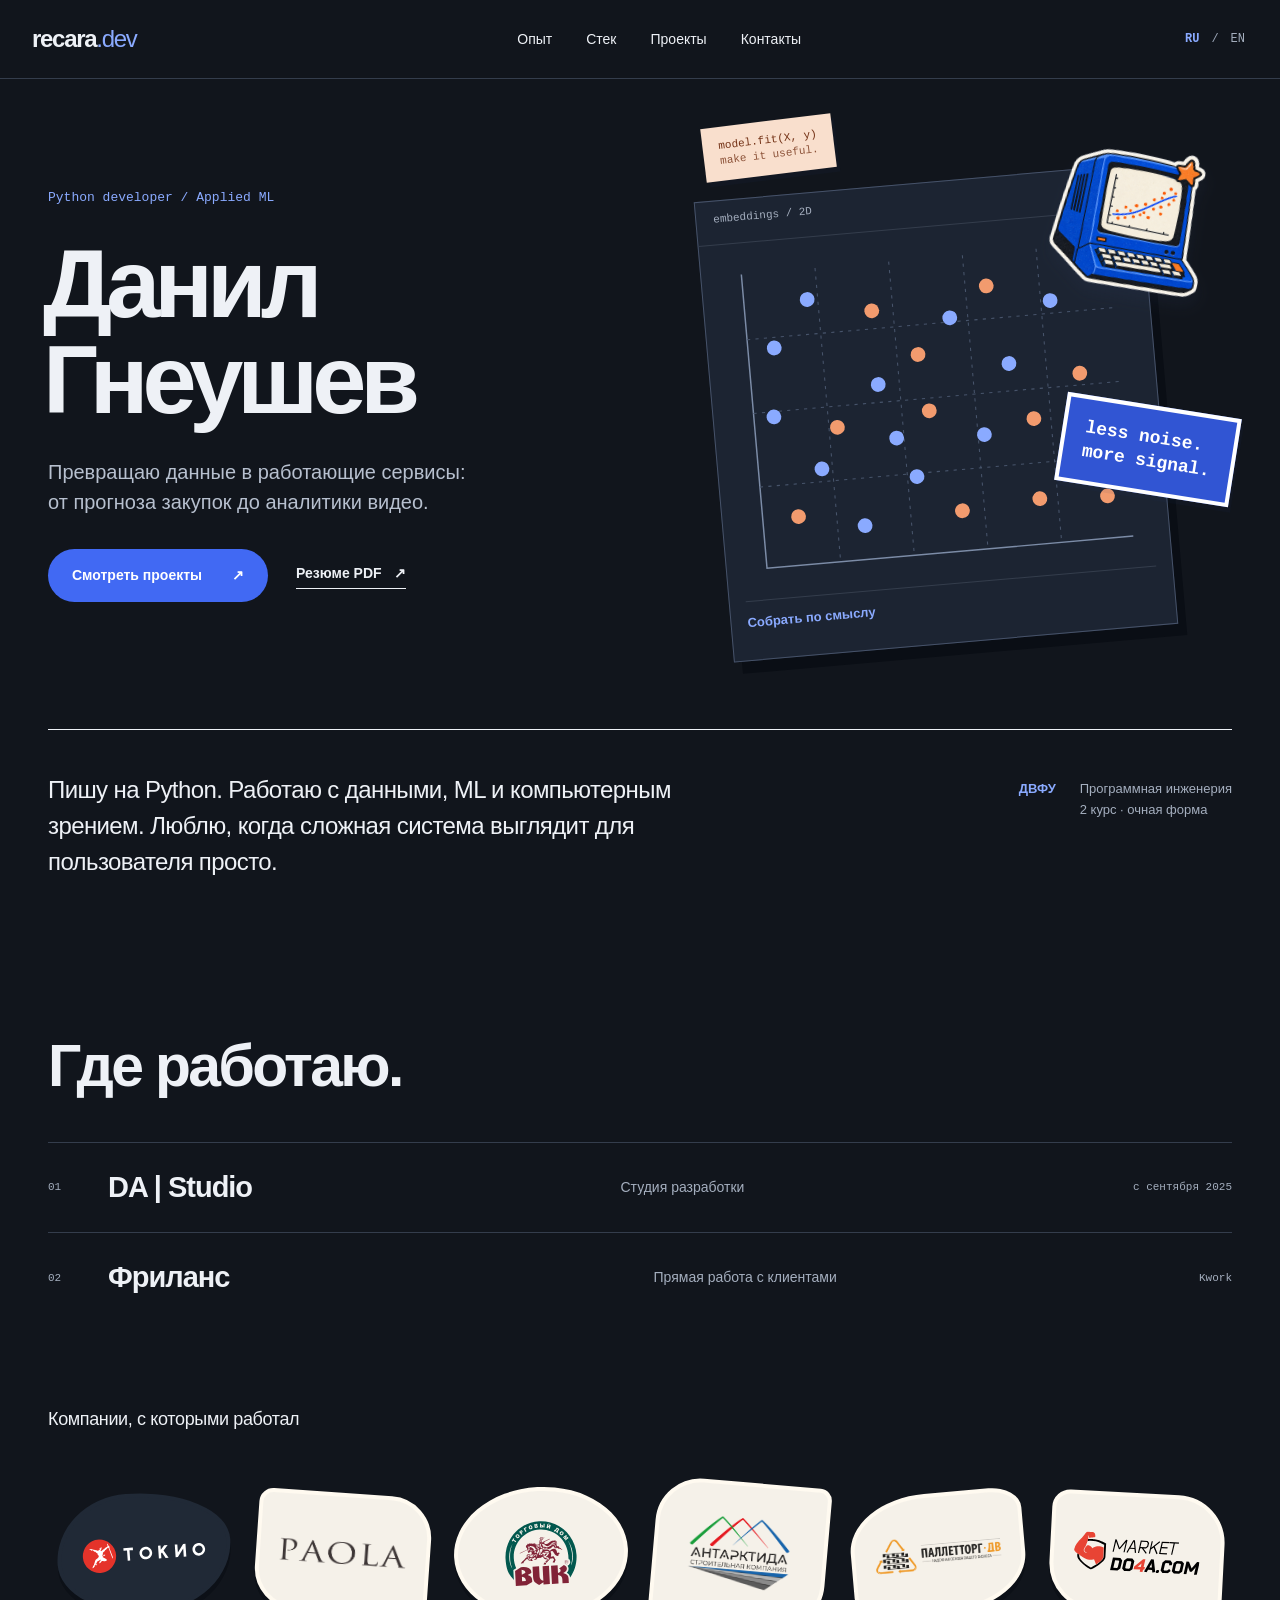
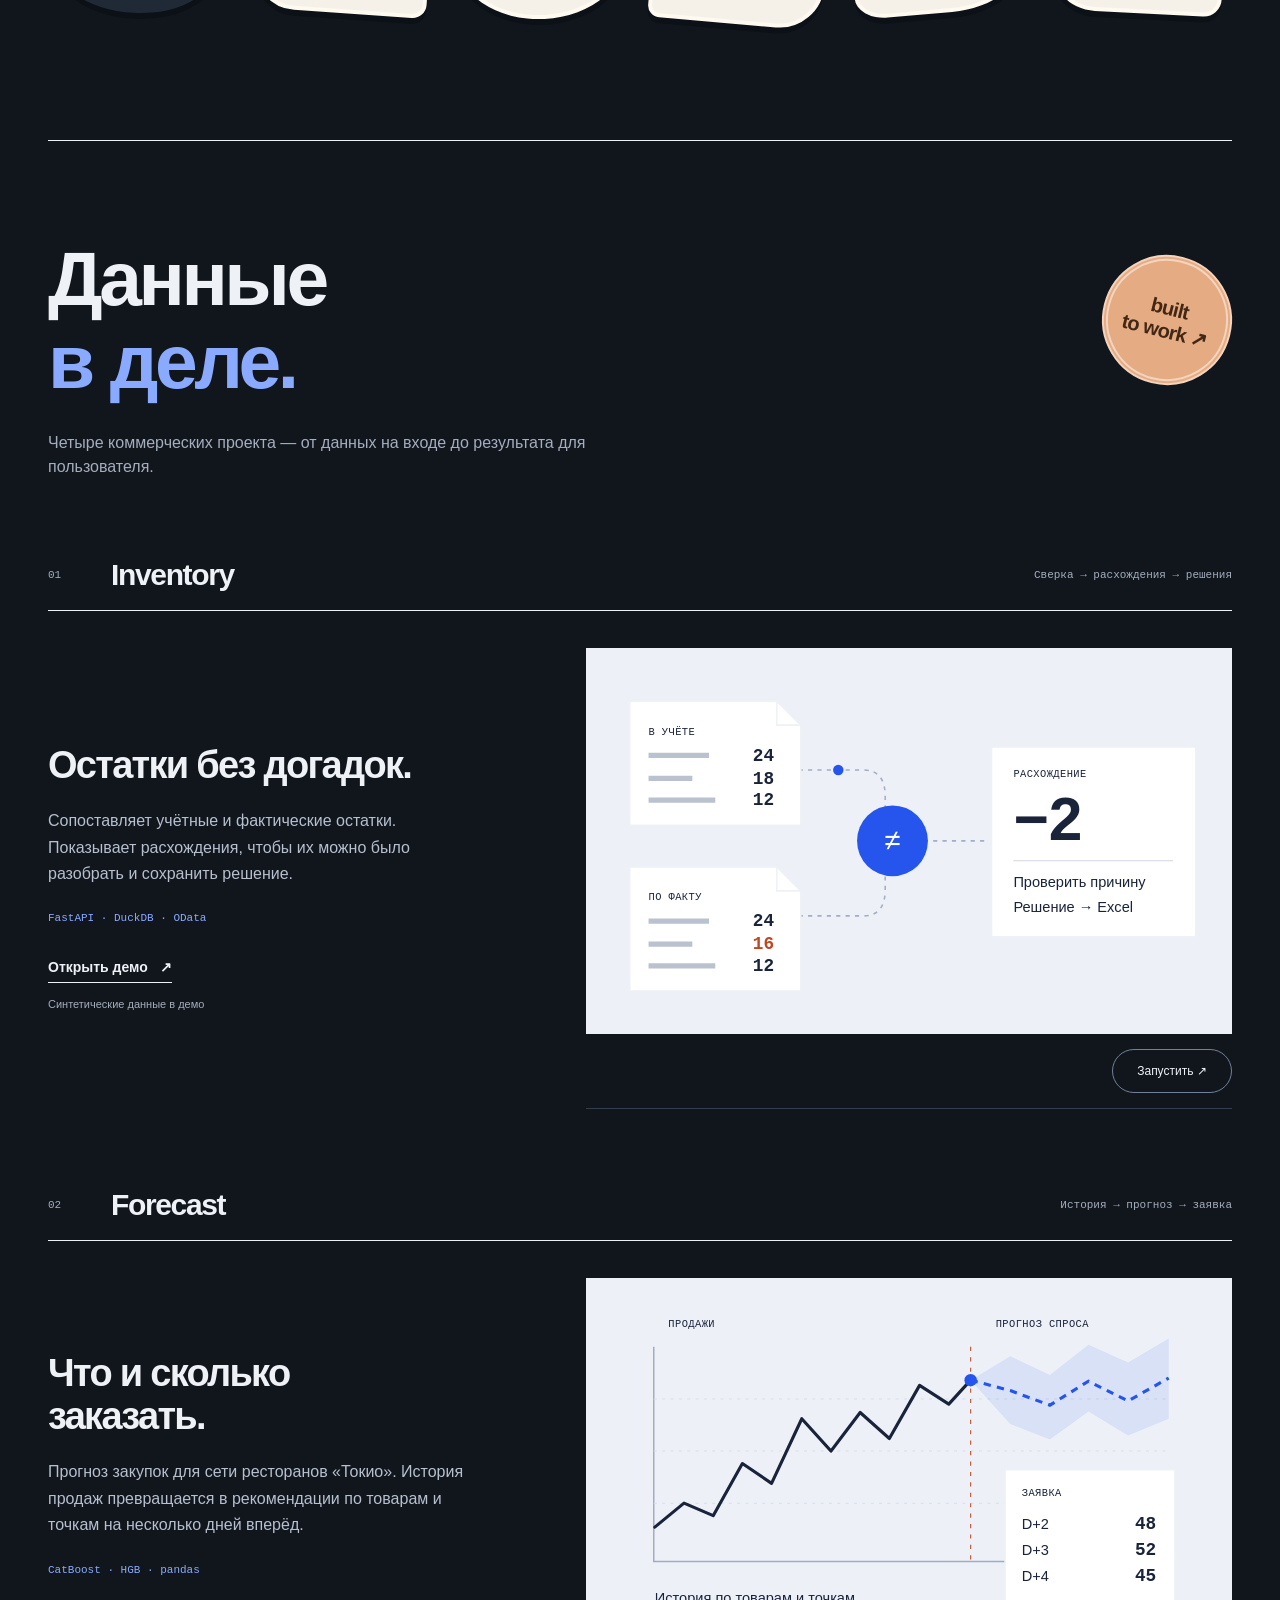
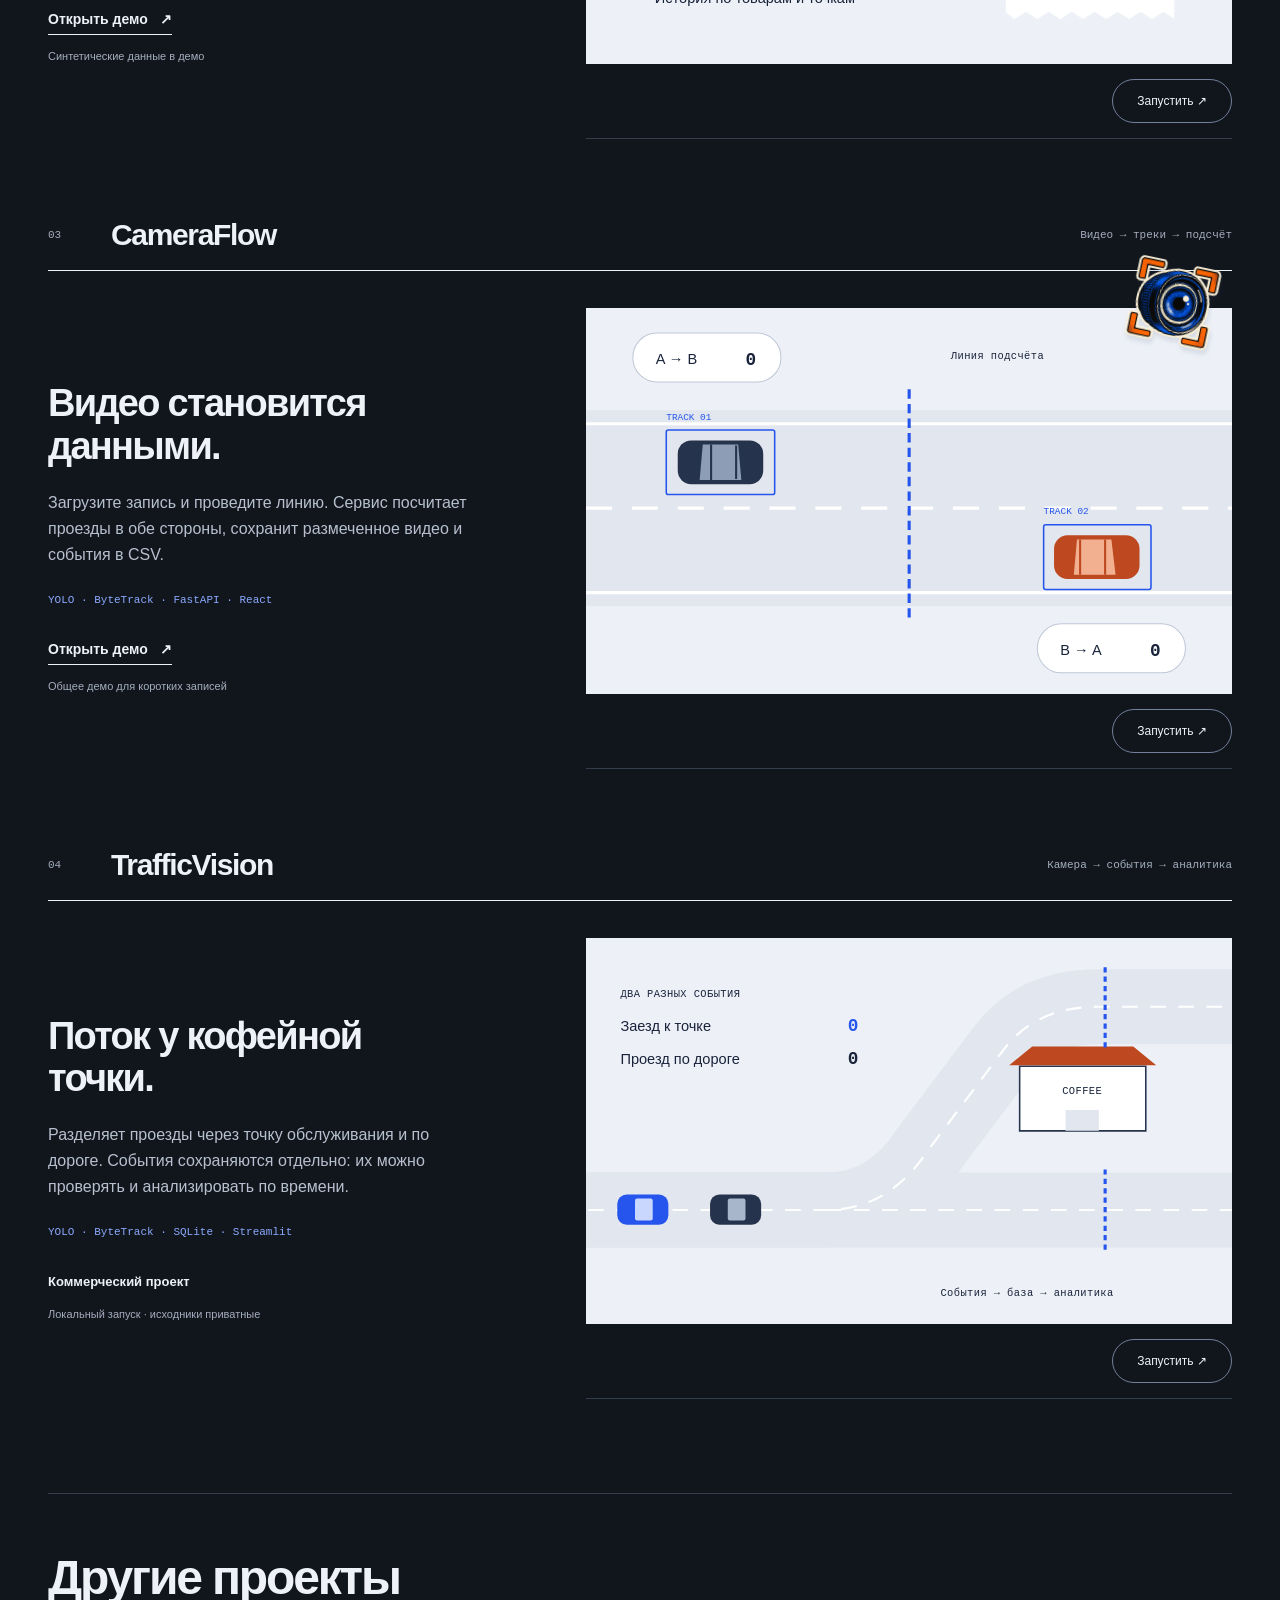
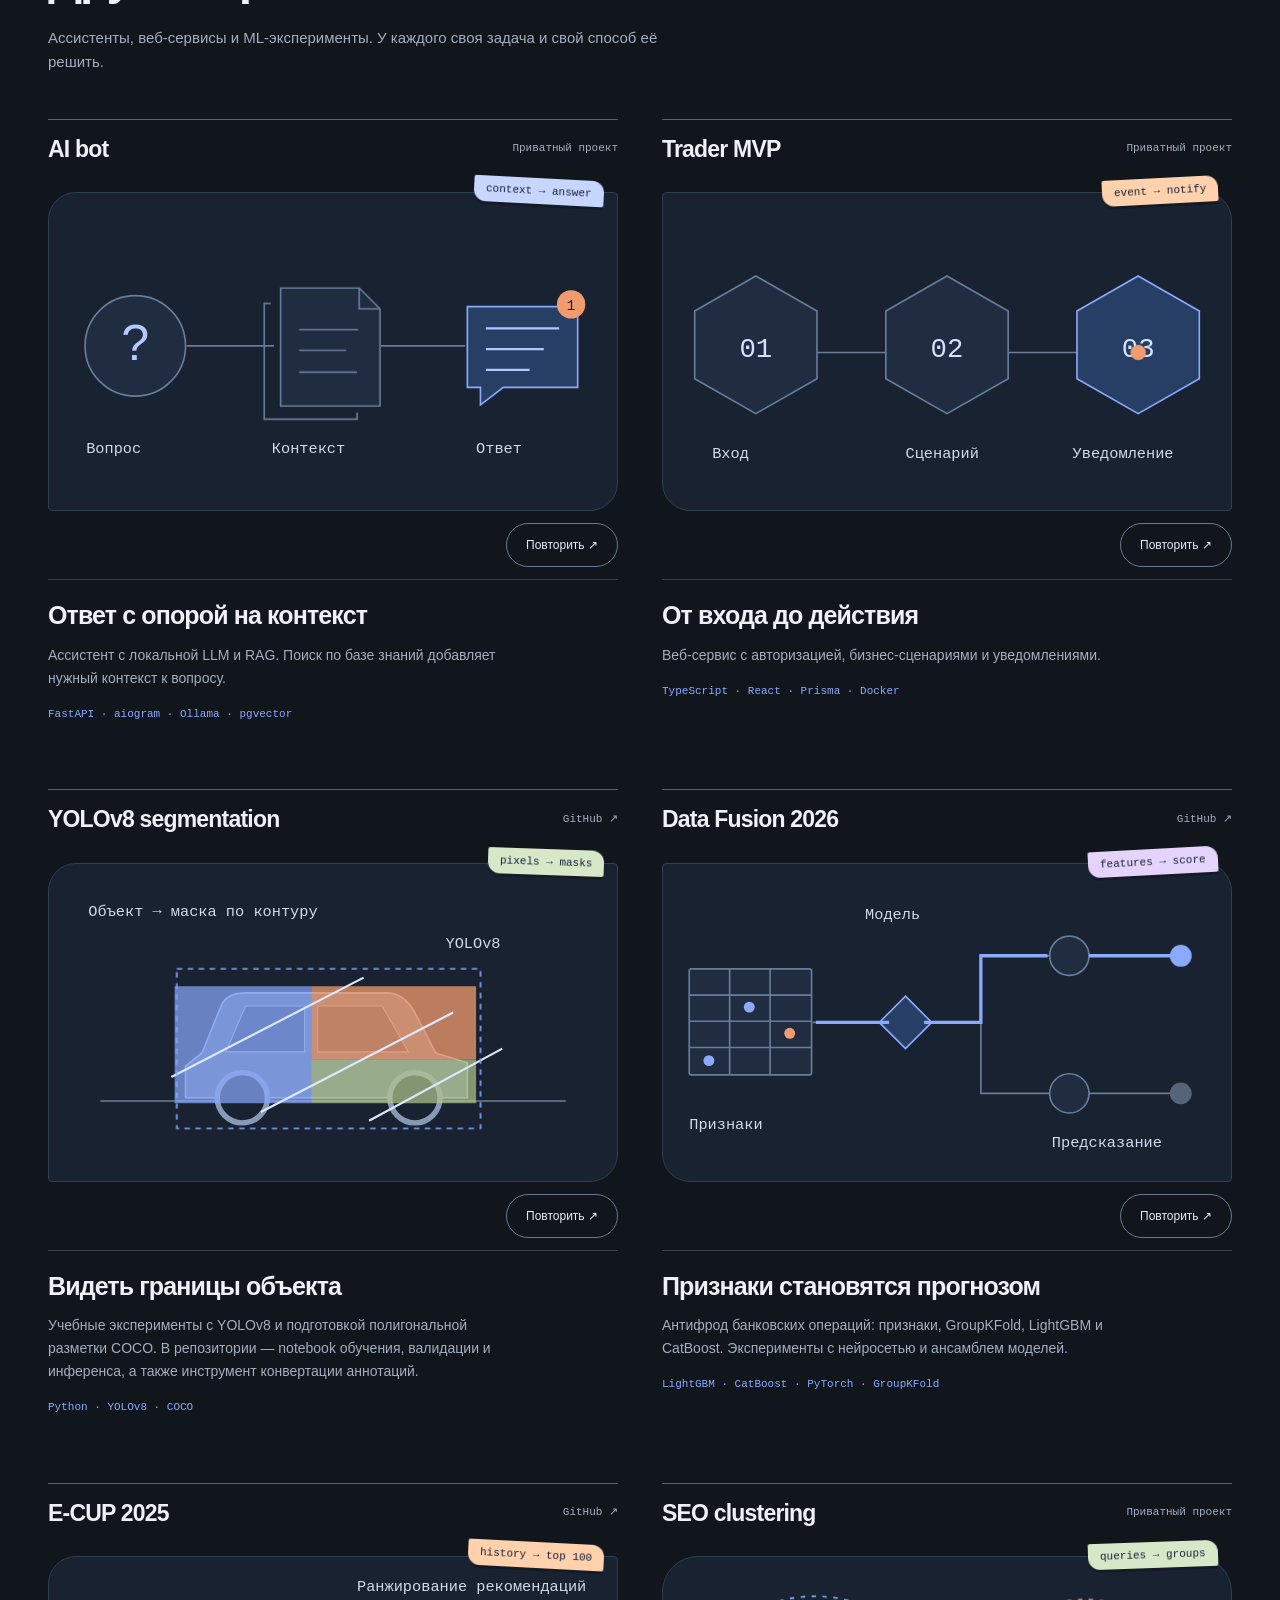
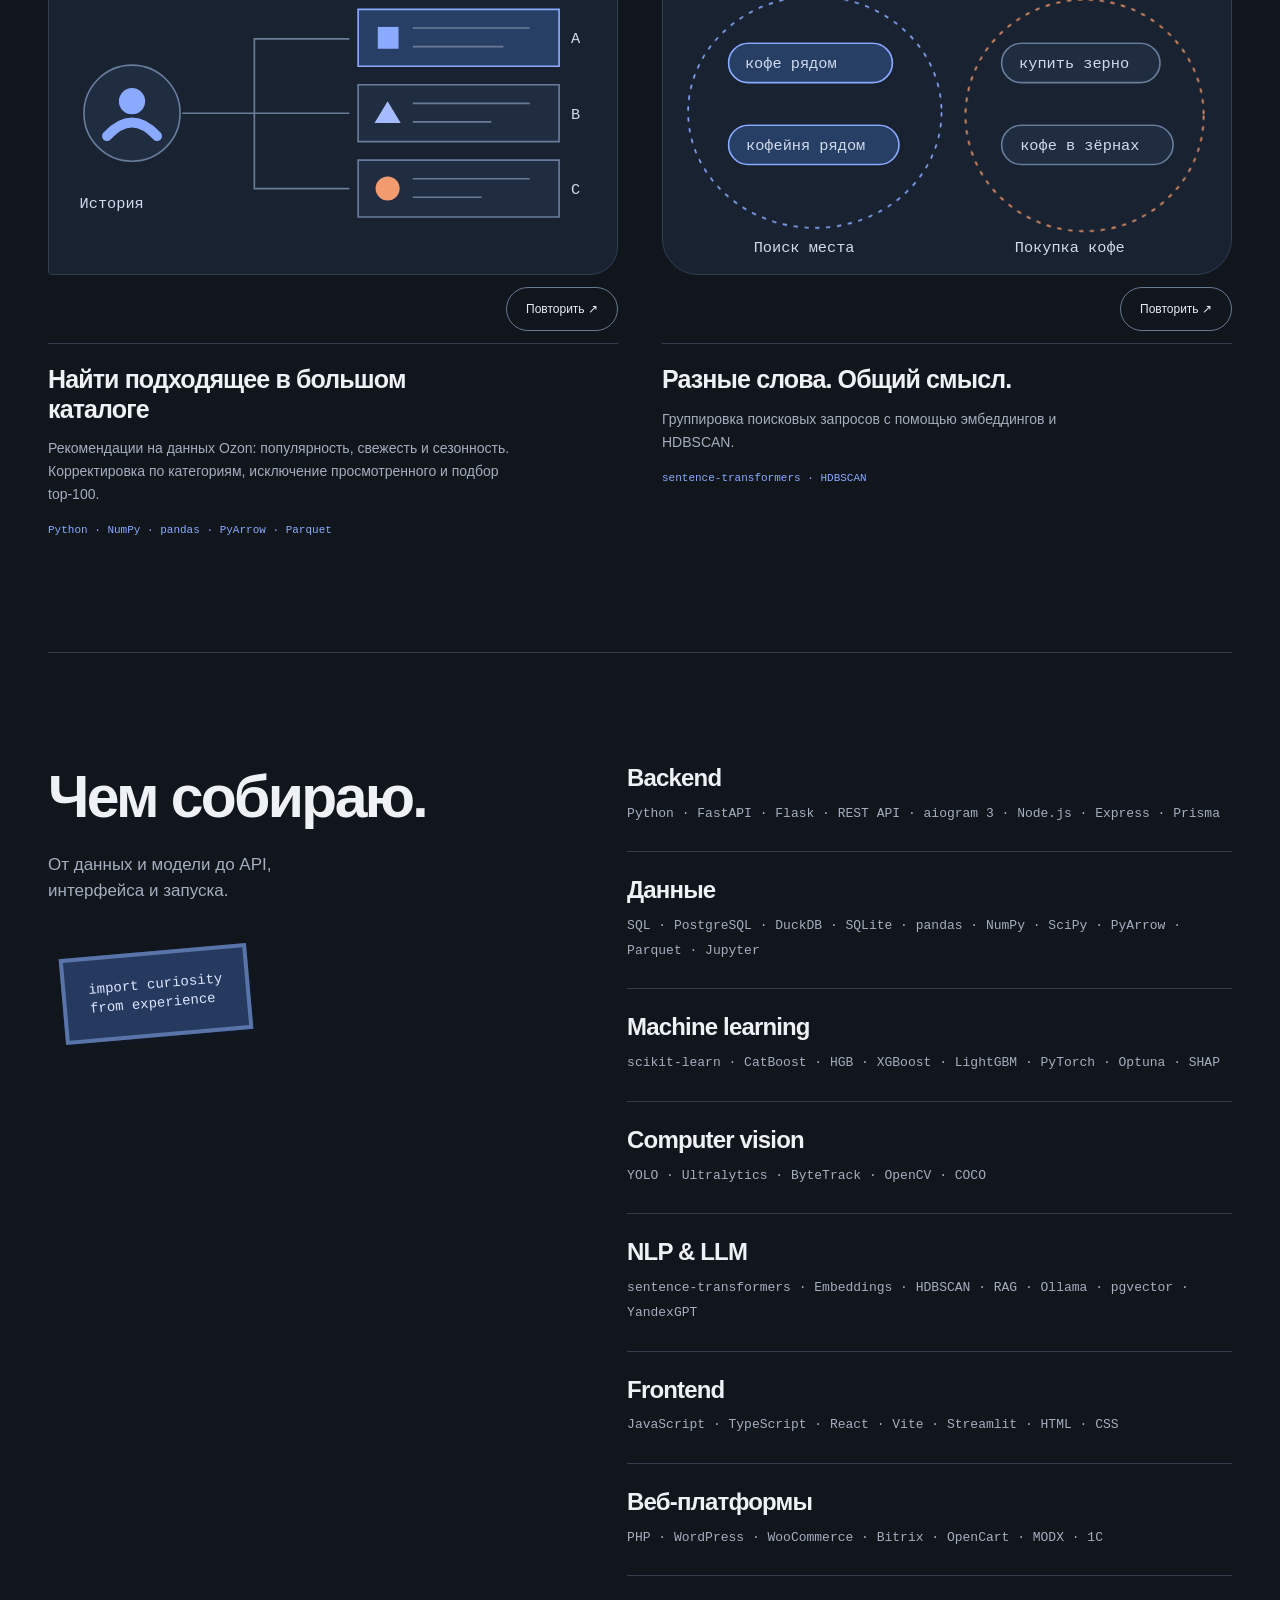
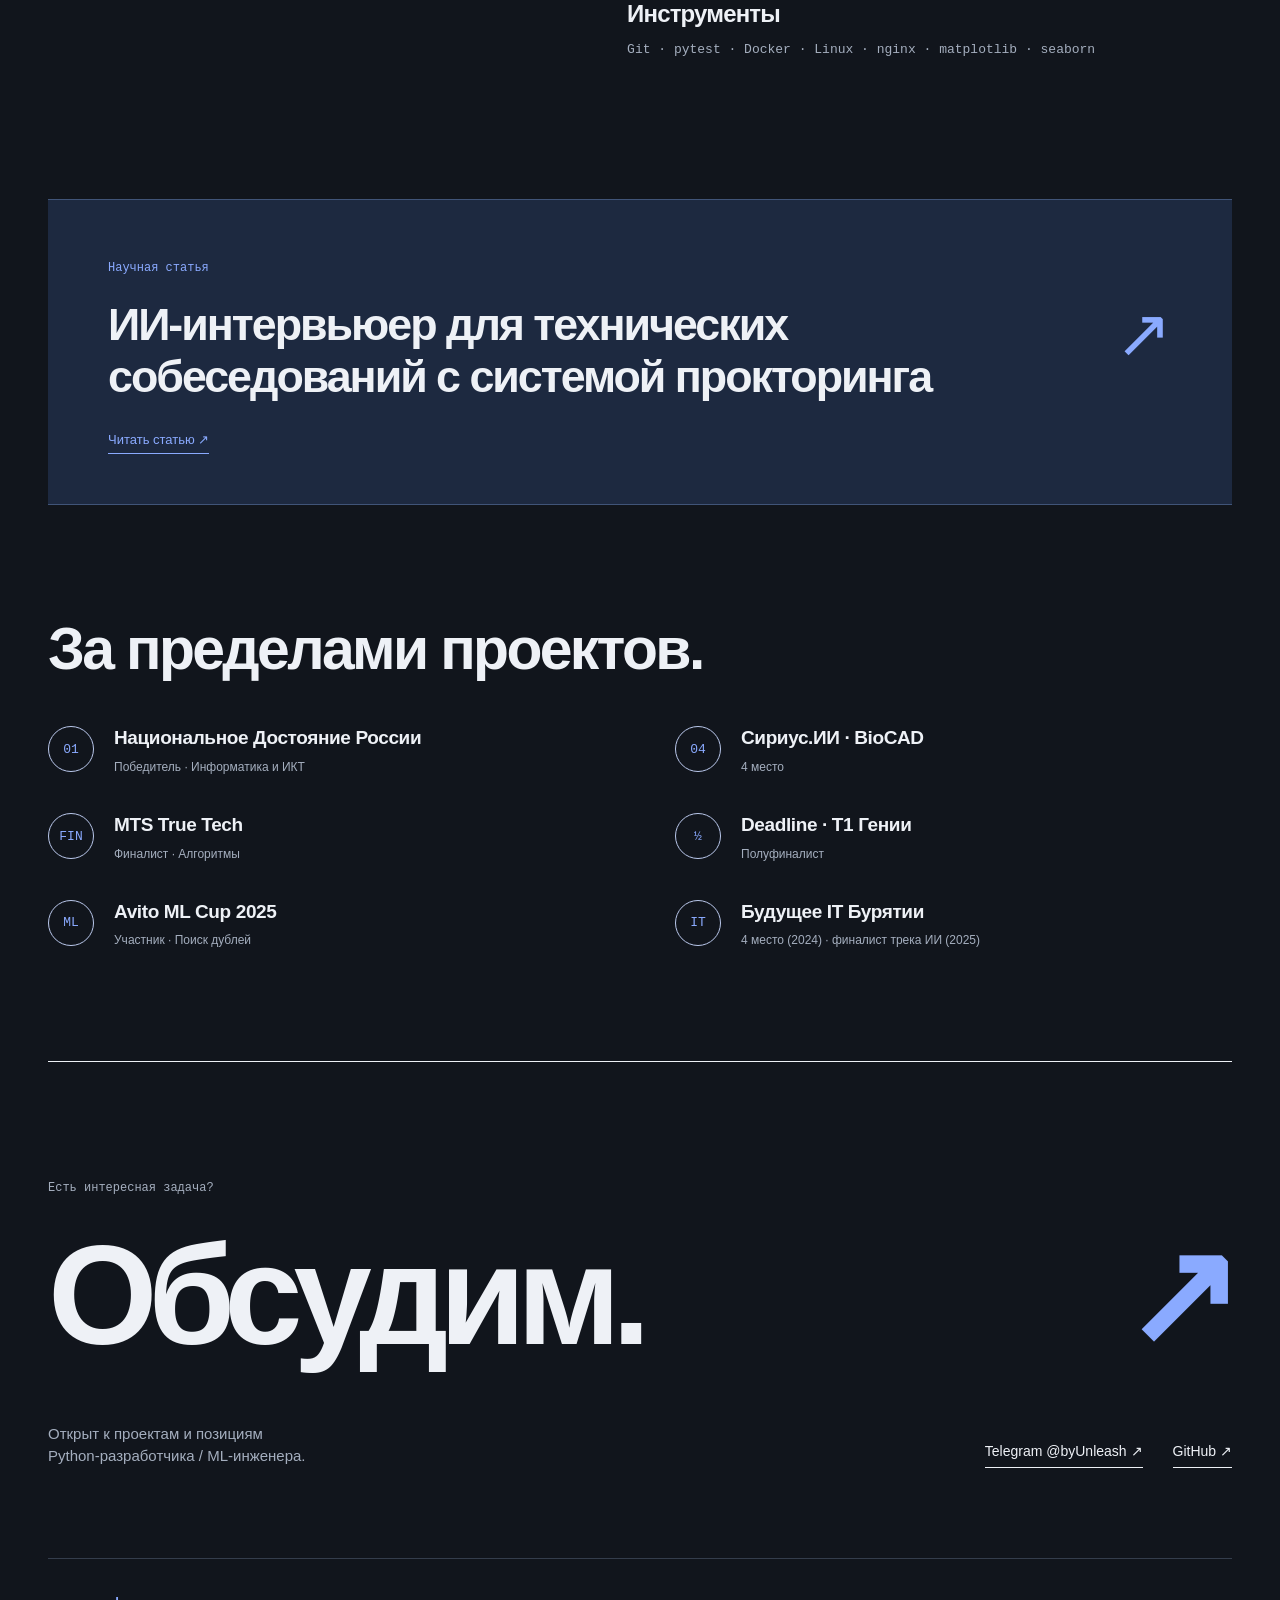
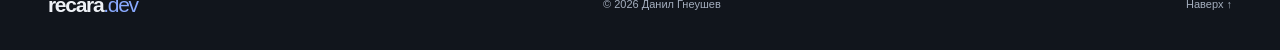
==== commit 469e7c25: "Polish mobile project sketches and client logo stickers" ====
--- a/index.html
+++ b/index.html
@@ -5,14 +5,14 @@
 <title>Данил Гнеушев | Python Backend &amp; Applied ML</title>
 <meta name="description" content="Данил Гнеушев: Python-разработчик, прикладной ML и компьютерное зрение. Коммерческие проекты, интерактивные схемы и работающие демо.">
 <meta name="theme-color" content="#11151c"><link rel="canonical" href="https://recara.github.io/">
-<link rel="stylesheet" href="assets/site.css?v=20261012-full-stack"><script defer src="assets/site.js"></script><link rel="stylesheet" href="assets/lab.css?v=20261012"><script defer src="assets/lab.js?v=20261012"></script>
+<link rel="stylesheet" href="assets/site.css?v=20261012-stickers"><script defer src="assets/site.js"></script><link rel="stylesheet" href="assets/lab.css?v=20261012-stickers"><script defer src="assets/lab.js?v=20261012-stickers"></script>
 </head>
 <body>
 <a class="skip-link" href="#work"><span data-lang-ru >К проектам</span><span data-lang-en >Skip to projects</span></a>
 <header class="site-header" id="nav"><div class="header-inner"><a class="brand" href="#top" aria-label="recara.dev home">recara<span>.dev</span></a><nav aria-label="Main navigation"><a href="#experience"><span data-lang-ru >Опыт</span><span data-lang-en >Experience</span></a><a href="#stack"><span data-lang-ru >Стек</span><span data-lang-en >Stack</span></a><a href="#work"><span data-lang-ru >Проекты</span><span data-lang-en >Projects</span></a><a href="#contact"><span data-lang-ru >Контакты</span><span data-lang-en >Contact</span></a></nav><div class="language-switch" aria-label="Language"><button id="ru" type="button" data-set-lang="ru" aria-pressed="true">RU</button><span aria-hidden="true">/</span><button id="en" type="button" data-set-lang="en" aria-pressed="false">EN</button></div></div></header>
 <main>
 <section class="hero wrap" id="top"><div class="hero-copy"><p class="role">Python developer / Applied ML</p><h1><span data-lang-ru >Данил<br>Гнеушев</span><span data-lang-en >Danil<br>Gneushev</span></h1><p class="hero-description"><span data-lang-ru >Превращаю данные в&nbsp;работающие сервисы: от&nbsp;прогноза закупок до&nbsp;аналитики видео.</span><span data-lang-en >I turn data into working products, from purchasing forecasts to video analytics.</span></p><div class="hero-actions"><a class="button primary" href="#work"><span data-lang-ru >Смотреть проекты</span><span data-lang-en >Explore projects</span> <span aria-hidden="true">↗</span></a><a class="text-link" href="https://recara.github.io/resume.pdf?v=20261011-links" target="_blank" rel="noopener"><span data-lang-ru >Резюме PDF</span><span data-lang-en >Resume PDF</span> ↗</a></div></div>
-<div class="hero-lab"><img class="ml-sticker" src="assets/graphics/ml-sticker.png" alt="" width="1024" height="1024" fetchpriority="high"><span class="paper-sticker sticker-data" aria-hidden="true">less noise.<br>more signal.</span><div class="cluster-paper"><div class="paper-top"><span>embeddings / 2D</span><span class="paper-fold" aria-hidden="true">↗</span></div><svg class="cluster-svg" viewBox="0 0 420 350" role="img" aria-labelledby="cluster-title"><title id="cluster-title">Illustration: scattered data points group into two clusters</title><path d="M38 37V316H386" class="axis"/><path d="M38 99H386M38 169H386M38 239H386M108 37V316M178 37V316M248 37V316M318 37V316" class="guide"/><ellipse class="cluster-outline cluster-outline-one" cx="130" cy="140" rx="75" ry="77"/><ellipse class="cluster-outline cluster-outline-two" cx="280" cy="224" rx="75" ry="77"/><circle cx="63" cy="109" r="7" class="sample blue" style="--dx:25px;--dy:-4px"/><circle cx="116" cy="189" r="7" class="sample orange" style="--dx:124px;--dy:-4px"/><circle cx="231" cy="95" r="7" class="sample blue" style="--dx:-116px;--dy:10px"/><circle cx="342" cy="227" r="7" class="sample orange" style="--dx:-75px;--dy:-42px"/><circle cx="187" cy="242" r="7" class="sample blue" style="--dx:-45px;--dy:-137px"/><circle cx="72" cy="270" r="7" class="sample orange" style="--dx:222px;--dy:-85px"/><circle cx="283" cy="143" r="7" class="sample blue" style="--dx:-114px;--dy:-38px"/><circle cx="158" cy="82" r="7" class="sample orange" style="--dx:163px;--dy:103px"/><circle cx="327" cy="87" r="7" class="sample blue" style="--dx:-239px;--dy:52px"/><circle cx="227" cy="278" r="7" class="sample orange" style="--dx:13px;--dy:-59px"/><circle cx="98" cy="227" r="7" class="sample blue" style="--dx:17px;--dy:-88px"/><circle cx="301" cy="273" r="7" class="sample orange" style="--dx:-34px;--dy:-54px"/><circle cx="158" cy="152" r="7" class="sample blue" style="--dx:-16px;--dy:-13px"/><circle cx="349" cy="158" r="7" class="sample orange" style="--dx:-55px;--dy:61px"/><circle cx="254" cy="208" r="7" class="sample blue" style="--dx:-85px;--dy:-69px"/><circle cx="198" cy="127" r="7" class="sample orange" style="--dx:123px;--dy:92px"/><circle cx="57" cy="174" r="7" class="sample blue" style="--dx:31px;--dy:-1px"/><circle cx="302" cy="197" r="7" class="sample orange" style="--dx:-62px;--dy:56px"/><circle cx="134" cy="284" r="7" class="sample blue" style="--dx:-19px;--dy:-111px"/><circle cx="204" cy="181" r="7" class="sample orange" style="--dx:63px;--dy:72px"/><circle cx="98" cy="66" r="7" class="sample blue" style="--dx:44px;--dy:107px"/><circle cx="268" cy="68" r="7" class="sample orange" style="--dx:26px;--dy:185px"/><circle cx="171" cy="204" r="7" class="sample blue" style="--dx:-2px;--dy:-31px"/><circle cx="365" cy="276" r="7" class="sample orange" style="--dx:-44px;--dy:-23px"/></svg><div class="cluster-control"><button class="cluster-button js-control" type="button" aria-pressed="false"><span data-lang-ru >Собрать по смыслу</span><span data-lang-en >Group by meaning</span> <span aria-hidden="true">↗</span></button><span class="mini-note"><span data-lang-ru >Интерактивная иллюстрация</span><span data-lang-en >Interactive illustration</span></span></div></div><span class="paper-sticker sticker-code" aria-hidden="true">model.fit(X, y)<br><b>make it useful.</b></span></div></section>
+<div class="hero-lab"><img class="ml-sticker" src="assets/graphics/ml-sticker.png" alt="" width="1024" height="1024" fetchpriority="high"><span class="paper-sticker sticker-data" aria-hidden="true">less noise.<br>more signal.</span><div class="cluster-paper"><div class="paper-top"><span>embeddings / 2D</span><span class="paper-fold" aria-hidden="true">↗</span></div><svg class="cluster-svg" viewBox="0 0 420 350" role="img" aria-labelledby="cluster-title"><title id="cluster-title">Illustration: scattered data points group into two clusters</title><path d="M38 37V316H386" class="axis"/><path d="M38 99H386M38 169H386M38 239H386M108 37V316M178 37V316M248 37V316M318 37V316" class="guide"/><ellipse class="cluster-outline cluster-outline-one" cx="130" cy="140" rx="75" ry="77"/><ellipse class="cluster-outline cluster-outline-two" cx="280" cy="224" rx="75" ry="77"/><circle cx="63" cy="109" r="7" class="sample blue" style="--dx:25px;--dy:-4px"/><circle cx="116" cy="189" r="7" class="sample orange" style="--dx:124px;--dy:-4px"/><circle cx="231" cy="95" r="7" class="sample blue" style="--dx:-116px;--dy:10px"/><circle cx="342" cy="227" r="7" class="sample orange" style="--dx:-75px;--dy:-42px"/><circle cx="187" cy="242" r="7" class="sample blue" style="--dx:-45px;--dy:-137px"/><circle cx="72" cy="270" r="7" class="sample orange" style="--dx:222px;--dy:-85px"/><circle cx="283" cy="143" r="7" class="sample blue" style="--dx:-114px;--dy:-38px"/><circle cx="158" cy="82" r="7" class="sample orange" style="--dx:163px;--dy:103px"/><circle cx="327" cy="87" r="7" class="sample blue" style="--dx:-239px;--dy:52px"/><circle cx="227" cy="278" r="7" class="sample orange" style="--dx:13px;--dy:-59px"/><circle cx="98" cy="227" r="7" class="sample blue" style="--dx:17px;--dy:-88px"/><circle cx="301" cy="273" r="7" class="sample orange" style="--dx:-34px;--dy:-54px"/><circle cx="158" cy="152" r="7" class="sample blue" style="--dx:-16px;--dy:-13px"/><circle cx="349" cy="158" r="7" class="sample orange" style="--dx:-55px;--dy:61px"/><circle cx="254" cy="208" r="7" class="sample blue" style="--dx:-85px;--dy:-69px"/><circle cx="198" cy="127" r="7" class="sample orange" style="--dx:123px;--dy:92px"/><circle cx="57" cy="174" r="7" class="sample blue" style="--dx:31px;--dy:-1px"/><circle cx="302" cy="197" r="7" class="sample orange" style="--dx:-62px;--dy:56px"/><circle cx="134" cy="284" r="7" class="sample blue" style="--dx:-19px;--dy:-111px"/><circle cx="204" cy="181" r="7" class="sample orange" style="--dx:63px;--dy:72px"/><circle cx="98" cy="66" r="7" class="sample blue" style="--dx:44px;--dy:107px"/><circle cx="268" cy="68" r="7" class="sample orange" style="--dx:26px;--dy:185px"/><circle cx="171" cy="204" r="7" class="sample blue" style="--dx:-2px;--dy:-31px"/><circle cx="365" cy="276" r="7" class="sample orange" style="--dx:-44px;--dy:-23px"/></svg><div class="cluster-control"><button class="cluster-button js-control" type="button" aria-pressed="false"><span data-lang-ru >Собрать по смыслу</span><span data-lang-en >Group by meaning</span> <span aria-hidden="true">↗</span></button></div></div><span class="paper-sticker sticker-code" aria-hidden="true">model.fit(X, y)<br><b>make it useful.</b></span></div></section>
 <section class="intro wrap" id="about"><p><span data-lang-ru >Пишу на Python. Работаю с данными, ML и компьютерным зрением. Люблю, когда сложная система выглядит для пользователя просто.</span><span data-lang-en >I build with Python, data, machine learning and computer vision. I like making complex systems feel straightforward to use.</span></p><div class="education"><span><span data-lang-ru >ДВФУ</span><span data-lang-en >FEFU</span></span><p><span data-lang-ru >Программная инженерия<br>2 курс · очная форма</span><span data-lang-en >Software Engineering<br>2nd year · full-time</span></p></div></section>
 <section class="experience wrap section" id="experience"><h2><span data-lang-ru >Где работаю.</span><span data-lang-en >Where I work.</span></h2><div class="experience-lines"><article><span class="experience-index">01</span><h3>DA | Studio</h3><p><span data-lang-ru >Студия разработки</span><span data-lang-en >Development studio</span></p><span class="experience-date"><span data-lang-ru >с сентября 2025</span><span data-lang-en >since September 2025</span></span></article><article><span class="experience-index">02</span><h3><span data-lang-ru >Фриланс</span><span data-lang-en >Freelance</span></h3><p><span data-lang-ru >Прямая работа с клиентами</span><span data-lang-en >Direct client work</span></p><span class="experience-date">Kwork</span></article></div></section>
 <section class="clients wrap" id="clients"><h2><span data-lang-ru >Компании, с которыми работал</span><span data-lang-en >Companies I have worked with</span></h2><div class="client-logos"><a class="client-logo dark" href="https://tokyo-bar.ru/" target="_blank" rel="noopener" aria-label="ТОКИО"><img src="assets/clients/tokyo.svg" alt="ТОКИО" loading="lazy" width="170" height="70"></a><a class="client-logo" href="https://paolamacaron.shop/" target="_blank" rel="noopener" aria-label="PAOLA"><img src="assets/clients/paola.png" alt="PAOLA" loading="lazy" width="170" height="70"></a><a class="client-logo" href="https://tdvik.ru/" target="_blank" rel="noopener" aria-label="ВИК"><img src="assets/clients/vik.svg" alt="ВИК" loading="lazy" width="170" height="70"></a><a class="client-logo" href="https://antarktida-dv.ru/" target="_blank" rel="noopener" aria-label="Антарктида"><img src="assets/clients/antarktida.png" alt="Антарктида" loading="lazy" width="170" height="70"></a><a class="client-logo" href="https://pallettorgdv.ru/" target="_blank" rel="noopener" aria-label="Паллетторг-ДВ"><img src="assets/clients/pallettorg.png" alt="Паллетторг-ДВ" loading="lazy" width="170" height="70"></a><a class="client-logo" href="https://marketdo4a.com/" target="_blank" rel="noopener" aria-label="MarketDo4a"><img src="assets/clients/marketdo4a.svg" alt="MarketDo4a" loading="lazy" width="170" height="70"></a></div></section>
@@ -22,23 +22,23 @@
 <g class="inventory-sheet sheet-first"><path d="M42 51H183L206 74V170H42Z" fill="white" stroke="currentColor" stroke-width="1.5"/><path d="M183 51V74H206" fill="none" stroke="currentColor" stroke-width="1.5"/><text data-lang-ru x="60" y="83" class="tiny">В УЧЁТЕ</text><text data-lang-en x="60" y="83" class="tiny">RECORDED</text><path d="M60 103H118M60 125H102M60 146H124" stroke="#bac2d0" stroke-width="5"/><text x="160" y="108" class="quantity">24</text><text x="160" y="130" class="quantity">18</text><text x="160" y="151" class="quantity">12</text></g>
 <g class="inventory-sheet sheet-second"><path d="M42 210H183L206 233V329H42Z" fill="white" stroke="currentColor" stroke-width="1.5"/><path d="M183 210V233H206" fill="none" stroke="currentColor" stroke-width="1.5"/><text data-lang-ru x="60" y="242" class="tiny">ПО ФАКТУ</text><text data-lang-en x="60" y="242" class="tiny">COUNTED</text><path d="M60 262H118M60 284H102M60 305H124" stroke="#bac2d0" stroke-width="5"/><text x="160" y="267" class="quantity">24</text><text x="160" y="289" class="quantity ink-orange">16</text><text x="160" y="310" class="quantity">12</text></g>
 <circle cx="294" cy="185" r="34" fill="#2555ed"/><text x="294" y="194" text-anchor="middle" font-size="28" class="white-glyph">≠</text>
-<g class="inventory-result"><rect x="389" y="95" width="196" height="182" rx="2" fill="white" stroke="currentColor" stroke-width="1.5"/><text data-lang-ru x="410" y="124" class="tiny">РАСХОЖДЕНИЕ</text><text data-lang-en x="410" y="124" class="tiny">DIFFERENCE</text><text x="410" y="184" font-size="58" font-weight="650" fill="#be481f">−2</text><path d="M410 204H563" stroke="#d0d5df"/><text data-lang-ru x="410" y="229" class="svg-body">Проверить причину</text><text data-lang-en x="410" y="229" class="svg-body">Review the cause</text><text data-lang-ru x="410" y="253" class="svg-body">Решение → Excel</text><text data-lang-en x="410" y="253" class="svg-body">Decision → Excel</text></g><circle class="flow-token" cx="242" cy="117" r="5" fill="#2555ed"/></svg><figcaption><span class="diagram-caption"><span data-lang-ru >Иллюстрация принципа работы</span><span data-lang-en >How it works: illustration</span></span><button class="demo-control js-control" type="button" data-play="inventory" aria-label="Inventory: запустить иллюстрацию"><span data-lang-ru >Запустить ↗</span><span data-lang-en >Play ↗</span></button></figcaption><p class="sr-only demo-status" aria-live="polite"></p></figure></div></article><article class="project project-forecast" id="project-forecast"><div class="project-heading"><span class="project-number">02</span><h3>Forecast</h3><p><span data-lang-ru >История → прогноз → заявка</span><span data-lang-en >History → forecast → order</span></p></div><div class="project-body"><div class="project-story"><h4><span data-lang-ru >Что и сколько заказать.</span><span data-lang-en >What to order. How much.</span></h4><p><span data-lang-ru >Прогноз закупок для сети ресторанов «Токио». История продаж превращается в рекомендации по товарам и точкам на несколько дней вперёд.</span><span data-lang-en >Purchasing forecasts for the Tokio restaurant chain. Sales history becomes product and location recommendations for the coming days.</span></p><p class="tech">CatBoost · HGB · pandas</p><div class="project-link"><a class="text-link" href="https://forecast.200.165.228.179.sslip.io/about" target="_blank" rel="noopener"><span data-lang-ru >Открыть демо</span><span data-lang-en >Open demo</span> <span aria-hidden="true">↗</span></a></div><p class="project-note"><span data-lang-ru >Синтетические данные в демо</span><span data-lang-en >Synthetic demo data</span></p></div><figure class="diagram" data-demo="forecast"><svg viewBox="0 0 620 370" role="img" aria-labelledby="forecast-title"><title id="forecast-title">Forecast: sales history becomes a demand forecast and purchase order</title>
+<g class="inventory-result"><rect x="389" y="95" width="196" height="182" rx="2" fill="white" stroke="currentColor" stroke-width="1.5"/><text data-lang-ru x="410" y="124" class="tiny">РАСХОЖДЕНИЕ</text><text data-lang-en x="410" y="124" class="tiny">DIFFERENCE</text><text x="410" y="184" font-size="58" font-weight="650" fill="#be481f">−2</text><path d="M410 204H563" stroke="#d0d5df"/><text data-lang-ru x="410" y="229" class="svg-body">Проверить причину</text><text data-lang-en x="410" y="229" class="svg-body">Review the cause</text><text data-lang-ru x="410" y="253" class="svg-body">Решение → Excel</text><text data-lang-en x="410" y="253" class="svg-body">Decision → Excel</text></g><circle class="flow-token" cx="242" cy="117" r="5" fill="#2555ed"/></svg><figcaption><button class="demo-control js-control" type="button" data-play="inventory" aria-label="Inventory: запустить иллюстрацию"><span data-lang-ru >Запустить ↗</span><span data-lang-en >Play ↗</span></button></figcaption><p class="sr-only demo-status" aria-live="polite"></p></figure></div></article><article class="project project-forecast" id="project-forecast"><div class="project-heading"><span class="project-number">02</span><h3>Forecast</h3><p><span data-lang-ru >История → прогноз → заявка</span><span data-lang-en >History → forecast → order</span></p></div><div class="project-body"><div class="project-story"><h4><span data-lang-ru >Что и сколько заказать.</span><span data-lang-en >What to order. How much.</span></h4><p><span data-lang-ru >Прогноз закупок для сети ресторанов «Токио». История продаж превращается в рекомендации по товарам и точкам на несколько дней вперёд.</span><span data-lang-en >Purchasing forecasts for the Tokio restaurant chain. Sales history becomes product and location recommendations for the coming days.</span></p><p class="tech">CatBoost · HGB · pandas</p><div class="project-link"><a class="text-link" href="https://forecast.200.165.228.179.sslip.io/about" target="_blank" rel="noopener"><span data-lang-ru >Открыть демо</span><span data-lang-en >Open demo</span> <span aria-hidden="true">↗</span></a></div><p class="project-note"><span data-lang-ru >Синтетические данные в демо</span><span data-lang-en >Synthetic demo data</span></p></div><figure class="diagram" data-demo="forecast"><svg viewBox="0 0 620 370" role="img" aria-labelledby="forecast-title"><title id="forecast-title">Forecast: sales history becomes a demand forecast and purchase order</title>
 <path d="M65 66V272H561" class="axis"/><path d="M65 116H561M65 166H561M65 216H561" class="guide"/><path d="M369 66V272" stroke="#be481f" stroke-dasharray="4 6"/><text data-lang-ru x="79" y="47" class="tiny">ПРОДАЖИ</text><text data-lang-en x="79" y="47" class="tiny">SALES</text><text data-lang-ru x="393" y="47" class="tiny">ПРОГНОЗ СПРОСА</text><text data-lang-en x="393" y="47" class="tiny">DEMAND FORECAST</text>
 <path class="history-line" d="M66 239L94 216L122 228L150 178L178 197L207 135L235 166L263 129L291 154L320 103L348 121L369 98"/>
 <path class="forecast-area" d="M369 98L407 75L445 93L482 64L520 81L559 58V135L520 151L482 128L445 155L407 140L369 98Z" fill="#2555ed" fill-opacity=".1"/>
 <path class="forecast-line" d="M369 98L407 108L445 122L482 99L520 118L559 96"/>
 <g class="order-slip"><path d="M402 184H565V328L554 321L543 328L532 321L521 328L510 321L499 328L488 321L477 328L466 321L455 328L444 321L433 328L422 321L411 328L402 321Z" fill="white" stroke="currentColor" stroke-width="1.5"/><text data-lang-ru x="418" y="209" class="tiny">ЗАЯВКА</text><text data-lang-en x="418" y="209" class="tiny">PURCHASE ORDER</text><text x="418" y="241" class="svg-body">D+2</text><text x="547" y="241" text-anchor="end" class="quantity">48</text><text x="418" y="266" class="svg-body">D+3</text><text x="547" y="266" text-anchor="end" class="quantity">52</text><text x="418" y="291" class="svg-body">D+4</text><text x="547" y="291" text-anchor="end" class="quantity">45</text></g>
-<text data-lang-ru x="66" y="312" class="svg-body">История по товарам и точкам</text><text data-lang-en x="66" y="312" class="svg-body">History by SKU and location</text><circle class="forecast-dot" cx="369" cy="98" r="6" fill="#2555ed"/></svg><figcaption><span class="diagram-caption"><span data-lang-ru >Иллюстрация принципа работы</span><span data-lang-en >How it works: illustration</span></span><button class="demo-control js-control" type="button" data-play="forecast" aria-label="Forecast: запустить иллюстрацию"><span data-lang-ru >Запустить ↗</span><span data-lang-en >Play ↗</span></button></figcaption><p class="sr-only demo-status" aria-live="polite"></p></figure></div></article><article class="project project-cameraflow" id="project-cameraflow"><div class="project-heading"><span class="project-number">03</span><h3>CameraFlow</h3><p><span data-lang-ru >Видео → треки → подсчёт</span><span data-lang-en >Video → tracking → counts</span></p></div><div class="project-body"><div class="project-story"><h4><span data-lang-ru >Видео становится данными.</span><span data-lang-en >Video becomes data.</span></h4><p><span data-lang-ru >Загрузите запись и проведите линию. Сервис посчитает проезды в обе стороны, сохранит размеченное видео и события в CSV.</span><span data-lang-en >Upload a recording and draw a line. The service counts crossings in both directions, saves annotated video and exports events to CSV.</span></p><p class="tech">YOLO · ByteTrack · FastAPI · React</p><div class="project-link"><a class="text-link" href="https://cameraflow.200.165.228.179.sslip.io/" target="_blank" rel="noopener"><span data-lang-ru >Открыть демо</span><span data-lang-en >Open demo</span> <span aria-hidden="true">↗</span></a></div><p class="project-note"><span data-lang-ru >Общее демо для коротких записей</span><span data-lang-en >Shared demo for short recordings</span></p></div><figure class="diagram" data-demo="cameraflow"><img class="cv-sticker" src="assets/graphics/cv-sticker.png" alt="" width="640" height="640" loading="lazy"><svg viewBox="0 0 620 370" role="img" aria-labelledby="camera-title"><title id="camera-title">CameraFlow: tracked vehicles cross a line and are counted in both directions</title>
+<text data-lang-ru x="66" y="312" class="svg-body">История по товарам и точкам</text><text data-lang-en x="66" y="312" class="svg-body">History by SKU and location</text><circle class="forecast-dot" cx="369" cy="98" r="6" fill="#2555ed"/></svg><figcaption><button class="demo-control js-control" type="button" data-play="forecast" aria-label="Forecast: запустить иллюстрацию"><span data-lang-ru >Запустить ↗</span><span data-lang-en >Play ↗</span></button></figcaption><p class="sr-only demo-status" aria-live="polite"></p></figure></div></article><article class="project project-cameraflow" id="project-cameraflow"><div class="project-heading"><span class="project-number">03</span><h3>CameraFlow</h3><p><span data-lang-ru >Видео → треки → подсчёт</span><span data-lang-en >Video → tracking → counts</span></p></div><div class="project-body"><div class="project-story"><h4><span data-lang-ru >Видео становится данными.</span><span data-lang-en >Video becomes data.</span></h4><p><span data-lang-ru >Загрузите запись и проведите линию. Сервис посчитает проезды в обе стороны, сохранит размеченное видео и события в CSV.</span><span data-lang-en >Upload a recording and draw a line. The service counts crossings in both directions, saves annotated video and exports events to CSV.</span></p><p class="tech">YOLO · ByteTrack · FastAPI · React</p><div class="project-link"><a class="text-link" href="https://cameraflow.200.165.228.179.sslip.io/" target="_blank" rel="noopener"><span data-lang-ru >Открыть демо</span><span data-lang-en >Open demo</span> <span aria-hidden="true">↗</span></a></div><p class="project-note"><span data-lang-ru >Общее демо для коротких записей</span><span data-lang-en >Shared demo for short recordings</span></p></div><figure class="diagram" data-demo="cameraflow"><img class="cv-sticker" src="assets/graphics/cv-sticker.png" alt="" width="640" height="640" loading="lazy"><svg viewBox="0 0 620 370" role="img" aria-labelledby="camera-title"><title id="camera-title">CameraFlow: tracked vehicles cross a line and are counted in both directions</title>
 <path d="M0 98H620V286H0Z" fill="#e2e6ee"/><path d="M0 192H620" stroke="white" stroke-width="3" stroke-dasharray="25 19"/><path d="M0 111H620M0 273H620" stroke="white" stroke-width="3"/><path d="M310 78V302" stroke="#2555ed" stroke-width="3" stroke-dasharray="9 5"/>
 <g class="car car-one"><rect x="88" y="127" width="82" height="42" rx="13" fill="#26334c"/><path d="M112 131H146L149 165H109Z" fill="#8c9db5"/><path d="M120 131V165M144 132V164" stroke="#26334c" stroke-width="2"/><rect x="77" y="117" width="104" height="62" rx="2" class="tracking-box"/><text x="77" y="107" class="track-label">TRACK 01</text></g>
 <g class="car car-two"><rect x="449" y="218" width="82" height="42" rx="13" fill="#be481f"/><path d="M471 222H504L508 256H468Z" fill="#f2b091"/><path d="M474 222V256M498 222V256" stroke="#be481f" stroke-width="2"/><rect x="439" y="208" width="103" height="62" rx="2" class="tracking-box"/><text x="439" y="198" class="track-label">TRACK 02</text></g>
-<rect x="45" y="24" width="142" height="47" rx="23" fill="white" stroke="#c0c8d7"/><text x="67" y="54" class="svg-body">A → B</text><text x="153" y="55" class="quantity" data-count="camera-a">0</text><rect x="433" y="303" width="142" height="47" rx="23" fill="white" stroke="#c0c8d7"/><text x="455" y="333" class="svg-body">B → A</text><text x="541" y="334" class="quantity" data-count="camera-b">0</text><text data-lang-ru x="350" y="49" class="tiny">Линия подсчёта</text><text data-lang-en x="350" y="49" class="tiny">Counting line</text></svg><figcaption><span class="diagram-caption"><span data-lang-ru >Иллюстрация принципа работы</span><span data-lang-en >How it works: illustration</span></span><button class="demo-control js-control" type="button" data-play="cameraflow" aria-label="CameraFlow: запустить иллюстрацию"><span data-lang-ru >Запустить ↗</span><span data-lang-en >Play ↗</span></button></figcaption><p class="sr-only demo-status" aria-live="polite"></p></figure></div></article><article class="project project-trafficvision" id="project-trafficvision"><div class="project-heading"><span class="project-number">04</span><h3>TrafficVision</h3><p><span data-lang-ru >Камера → события → аналитика</span><span data-lang-en >Camera → events → analytics</span></p></div><div class="project-body"><div class="project-story"><h4><span data-lang-ru >Поток у кофейной точки.</span><span data-lang-en >Traffic at a coffee stop.</span></h4><p><span data-lang-ru >Разделяет проезды через точку обслуживания и по дороге. События сохраняются отдельно: их можно проверять и анализировать по времени.</span><span data-lang-en >Separates service-point crossings from road bypasses. Events are stored independently for review and analysis over time.</span></p><p class="tech">YOLO · ByteTrack · SQLite · Streamlit</p><div class="project-link"><span class="local-note"><span data-lang-ru >Коммерческий проект</span><span data-lang-en >Commercial project</span></span></div><p class="project-note"><span data-lang-ru >Локальный запуск · исходники приватные</span><span data-lang-en >Local deployment · private source</span></p></div><figure class="diagram" data-demo="trafficvision"><svg viewBox="0 0 620 370" role="img" aria-labelledby="traffic-title"><title id="traffic-title">TrafficVision: service-point crossings and road bypasses are recorded as separate events</title>
+<rect x="45" y="24" width="142" height="47" rx="23" fill="white" stroke="#c0c8d7"/><text x="67" y="54" class="svg-body">A → B</text><text x="153" y="55" class="quantity" data-count="camera-a">0</text><rect x="433" y="303" width="142" height="47" rx="23" fill="white" stroke="#c0c8d7"/><text x="455" y="333" class="svg-body">B → A</text><text x="541" y="334" class="quantity" data-count="camera-b">0</text><text data-lang-ru x="350" y="49" class="tiny">Линия подсчёта</text><text data-lang-en x="350" y="49" class="tiny">Counting line</text></svg><figcaption><button class="demo-control js-control" type="button" data-play="cameraflow" aria-label="CameraFlow: запустить иллюстрацию"><span data-lang-ru >Запустить ↗</span><span data-lang-en >Play ↗</span></button></figcaption><p class="sr-only demo-status" aria-live="polite"></p></figure></div></article><article class="project project-trafficvision" id="project-trafficvision"><div class="project-heading"><span class="project-number">04</span><h3>TrafficVision</h3><p><span data-lang-ru >Камера → события → аналитика</span><span data-lang-en >Camera → events → analytics</span></p></div><div class="project-body"><div class="project-story"><h4><span data-lang-ru >Поток у кофейной точки.</span><span data-lang-en >Traffic at a coffee stop.</span></h4><p><span data-lang-ru >Разделяет проезды через точку обслуживания и по дороге. События сохраняются отдельно: их можно проверять и анализировать по времени.</span><span data-lang-en >Separates service-point crossings from road bypasses. Events are stored independently for review and analysis over time.</span></p><p class="tech">YOLO · ByteTrack · SQLite · Streamlit</p><div class="project-link"><span class="local-note"><span data-lang-ru >Коммерческий проект</span><span data-lang-en >Commercial project</span></span></div><p class="project-note"><span data-lang-ru >Локальный запуск · исходники приватные</span><span data-lang-en >Local deployment · private source</span></p></div><figure class="diagram" data-demo="trafficvision"><svg viewBox="0 0 620 370" role="img" aria-labelledby="traffic-title"><title id="traffic-title">TrafficVision: service-point crossings and road bypasses are recorded as separate events</title>
 <path d="M-25 261H230Q290 261 327 205L400 108Q431 66 491 66H651" fill="none" stroke="#e2e6ee" stroke-width="72"/><path d="M-25 261H651" stroke="#e2e6ee" stroke-width="72"/>
 <path d="M-25 261H230Q290 261 327 205L400 108Q431 66 491 66H651M230 261H651" fill="none" stroke="white" stroke-width="2" stroke-dasharray="15 12"/>
 <path d="M416 123H537V185H416Z" fill="white" stroke="#26334c" stroke-width="1.5"/><path d="M406 122L428 104H525L547 122Z" fill="#be481f"/><text x="476" y="150" text-anchor="middle" class="tiny">COFFEE</text><path d="M460 165H492V185H460Z" fill="#e2e6ee"/><path d="M498 28V106M498 222V300" stroke="#2555ed" stroke-width="3" stroke-dasharray="5 4"/>
 <g class="traffic-car service-car"><rect x="30" y="246" width="49" height="29" rx="9" fill="#2555ed"/><rect x="47" y="250" width="17" height="21" rx="2" fill="#c9d7ff"/></g><g class="traffic-car bypass-car"><rect x="119" y="246" width="49" height="29" rx="9" fill="#26334c"/><rect x="136" y="250" width="17" height="21" rx="2" fill="#a8b6cc"/></g>
-<text data-lang-ru x="33" y="57" class="tiny">ДВА РАЗНЫХ СОБЫТИЯ</text><text data-lang-en x="33" y="57" class="tiny">TWO DIFFERENT EVENTS</text><text data-lang-ru x="33" y="89" class="svg-body">Заезд к точке</text><text data-lang-en x="33" y="89" class="svg-body">Service-point crossing</text><text x="251" y="89" class="quantity ink-blue" data-count="traffic-a">0</text><text data-lang-ru x="33" y="121" class="svg-body">Проезд по дороге</text><text data-lang-en x="33" y="121" class="svg-body">Road bypass</text><text x="251" y="121" class="quantity" data-count="traffic-b">0</text><text data-lang-ru x="340" y="343" class="tiny">События → база → аналитика</text><text data-lang-en x="340" y="343" class="tiny">Events → database → analytics</text></svg><figcaption><span class="diagram-caption"><span data-lang-ru >Иллюстрация принципа работы</span><span data-lang-en >How it works: illustration</span></span><button class="demo-control js-control" type="button" data-play="trafficvision" aria-label="TrafficVision: запустить иллюстрацию"><span data-lang-ru >Запустить ↗</span><span data-lang-en >Play ↗</span></button></figcaption><p class="sr-only demo-status" aria-live="polite"></p></figure></div></article>
-<section class="lab-section" id="experiments"><div class="lab-section-heading"><h3><span data-lang-ru>Другие проекты</span><span data-lang-en>More projects</span></h3><p><span data-lang-ru>Ассистенты, веб-сервисы и ML-эксперименты. У каждого своя задача и свой способ её решить.</span><span data-lang-en>Assistants, web services and ML experiments. Each tackles a different problem.</span></p></div><div class="lab-grid"><article class="lab-case" data-lab="rag" id="lab-rag"><div class="lab-case-heading"><h4>AI bot</h4><span><span data-lang-ru>Приватный проект</span><span data-lang-en>Private project</span></span></div><figure class="lab-figure"><svg viewBox="0 0 520 290" role="img" aria-labelledby="lab-title-rag"><title id="lab-title-rag">AI bot: Answers grounded in context</title><path d="M126 140H206M304 140H381" class="lab-wire"/><g class="rag-question"><circle cx="79" cy="140" r="46" class="lab-shape"/><text x="79" y="153" text-anchor="middle" class="lab-large">?</text></g><g class="rag-docs"><path d="M212 87H284L303 106V195H212Z" class="lab-shape"/><path d="M284 87V106H303M229 125H283M229 144H272M229 164H282" class="lab-wire"/><path d="M203 101H197V207H282V201" class="lab-wire"/></g><g class="rag-answer"><path d="M383 104H484V178H416L395 194V178H383Z" class="lab-accent-shape"/><path d="M400 124H467M400 143H453M400 162H440" class="lab-answer-lines"/><circle cx="478" cy="102" r="13" class="lab-orange-fill"/><text x="478" y="107" text-anchor="middle" class="lab-dark-text">1</text></g><circle cx="141" cy="140" r="5" class="lab-packet rag-packet"/><text x="34" y="238" class="lab-svg-label" data-lang-ru>Вопрос</text><text x="34" y="238" class="lab-svg-label" data-lang-en>Question</text><text x="204" y="238" class="lab-svg-label" data-lang-ru>Контекст</text><text x="204" y="238" class="lab-svg-label" data-lang-en>Context</text><text x="391" y="238" class="lab-svg-label" data-lang-ru>Ответ</text><text x="391" y="238" class="lab-svg-label" data-lang-en>Answer</text></svg><figcaption><span><span data-lang-ru>Иллюстрация принципа</span><span data-lang-en>Illustration of the idea</span></span><button class="lab-play" type="button" aria-label="AI bot: запустить иллюстрацию"><span data-lang-ru>Запустить ↗</span><span data-lang-en>Play ↗</span></button></figcaption></figure><div class="lab-copy"><h5><span data-lang-ru>Ответ с опорой на контекст</span><span data-lang-en>Answers grounded in context</span></h5><p><span data-lang-ru>Ассистент с локальной LLM и RAG. Поиск по базе знаний добавляет нужный контекст к вопросу.</span><span data-lang-en>An assistant with a local LLM and RAG. Knowledge retrieval brings relevant context into each question.</span></p><span class="lab-tech">FastAPI · aiogram · Ollama · pgvector</span></div><span class="lab-status sr-only" aria-live="polite"></span></article><article class="lab-case" data-lab="trader" id="lab-trader"><div class="lab-case-heading"><h4>Trader MVP</h4><span><span data-lang-ru>Приватный проект</span><span data-lang-en>Private project</span></span></div><figure class="lab-figure"><svg viewBox="0 0 520 290" role="img" aria-labelledby="lab-title-trader"><title id="lab-title-trader">Trader MVP: From sign-in to action</title><path d="M85 146H436" class="lab-wire"/><g class="trader-node trader-one"><path d="M85 76L141 108V170L85 202L29 170V108Z" class="lab-shape"/><text x="85" y="150" text-anchor="middle" class="lab-symbol">01</text></g><g class="trader-node trader-two"><path d="M260 76L316 108V170L260 202L204 170V108Z" class="lab-shape"/><text x="260" y="150" text-anchor="middle" class="lab-symbol">02</text></g><g class="trader-node trader-three"><path d="M435 76L491 108V170L435 202L379 170V108Z" class="lab-accent-shape"/><text x="435" y="150" text-anchor="middle" class="lab-symbol">03</text></g><circle cx="85" cy="146" r="7" class="lab-orange-fill trader-packet"/><text x="45" y="243" class="lab-svg-label" data-lang-ru>Вход</text><text x="45" y="243" class="lab-svg-label" data-lang-en>Sign in</text><text x="222" y="243" class="lab-svg-label" data-lang-ru>Сценарий</text><text x="222" y="243" class="lab-svg-label" data-lang-en>Workflow</text><text x="375" y="243" class="lab-svg-label" data-lang-ru>Уведомление</text><text x="375" y="243" class="lab-svg-label" data-lang-en>Notification</text></svg><figcaption><span><span data-lang-ru>Иллюстрация принципа</span><span data-lang-en>Illustration of the idea</span></span><button class="lab-play" type="button" aria-label="Trader MVP: запустить иллюстрацию"><span data-lang-ru>Запустить ↗</span><span data-lang-en>Play ↗</span></button></figcaption></figure><div class="lab-copy"><h5><span data-lang-ru>От входа до действия</span><span data-lang-en>From sign-in to action</span></h5><p><span data-lang-ru>Веб-сервис с авторизацией, бизнес-сценариями и уведомлениями.</span><span data-lang-en>A web service with authentication, business workflows and notifications.</span></p><span class="lab-tech">TypeScript · React · Prisma · Docker</span></div><span class="lab-status sr-only" aria-live="polite"></span></article><article class="lab-case" data-lab="segmentation" id="lab-segmentation"><div class="lab-case-heading"><h4>YOLOv8 segmentation</h4><a href="https://github.com/recara/ods-ai-yolov8-segmentation" target="_blank" rel="noopener">GitHub ↗</a></div><figure class="lab-figure"><svg viewBox="0 0 520 290" role="img" aria-labelledby="lab-title-segmentation"><title id="lab-title-segmentation">YOLOv8 segmentation: Seeing object boundaries</title><defs><clipPath id="lab-seg-clip"><path d="M140 173L158 129Q163 118 180 118H309Q325 118 335 136L354 173L383 182V214H125V185Z"/></clipPath></defs><path d="M47 217H473" class="lab-wire"/><path d="M140 173L158 129Q163 118 180 118H309Q325 118 335 136L354 173L383 182V214H125V185Z" class="lab-object"/><path d="M180 130H234V172H162ZM246 130H305L329 172H246Z" class="lab-window"/><circle cx="177" cy="214" r="23" class="lab-wheel"/><circle cx="335" cy="214" r="23" class="lab-wheel"/><g clip-path="url(#lab-seg-clip)" class="seg-mask"><path d="M115 112H240V219H115Z" fill="#8aaaff" opacity=".7"/><path d="M240 112H391V179H240Z" fill="#f29b6e" opacity=".75"/><path d="M240 179H391V219H240Z" fill="#b4c890" opacity=".7"/><path d="M112 195L288 104M194 227L370 136M293 235L415 169" stroke="#dce8ff" stroke-width="2"/></g><path d="M117 96H395V242H117Z" class="seg-boundary"/><path d="M84 76V246" class="seg-scan"/><text x="36" y="48" class="lab-svg-label" data-lang-ru>Объект → маска по контуру</text><text x="36" y="48" class="lab-svg-label" data-lang-en>Object → pixel-level mask</text><text x="363" y="77" class="lab-svg-label">YOLOv8</text></svg><figcaption><span><span data-lang-ru>Иллюстрация принципа</span><span data-lang-en>Illustration of the idea</span></span><button class="lab-play" type="button" aria-label="YOLOv8 segmentation: запустить иллюстрацию"><span data-lang-ru>Запустить ↗</span><span data-lang-en>Play ↗</span></button></figcaption></figure><div class="lab-copy"><h5><span data-lang-ru>Видеть границы объекта</span><span data-lang-en>Seeing object boundaries</span></h5><p><span data-lang-ru>Учебные эксперименты с YOLOv8 и подготовкой полигональной разметки COCO. В репозитории — notebook обучения, валидации и инференса, а также инструмент конвертации аннотаций.</span><span data-lang-en>YOLOv8 experiments and COCO polygon annotation preparation. The repository includes a training, validation and inference notebook, plus an annotation conversion tool.</span></p><span class="lab-tech">Python · YOLOv8 · COCO</span></div><span class="lab-status sr-only" aria-live="polite"></span></article><article class="lab-case" data-lab="risk" id="lab-risk"><div class="lab-case-heading"><h4>Data Fusion 2026</h4><a href="https://github.com/recara/data-fusion-contest-2026" target="_blank" rel="noopener">GitHub ↗</a></div><figure class="lab-figure"><svg viewBox="0 0 520 290" role="img" aria-labelledby="lab-title-risk"><title id="lab-title-risk">Data Fusion 2026: Features become predictions</title><g class="risk-table"><rect x="24" y="96" width="112" height="97" rx="2" class="lab-shape"/><path d="M24 120H136M24 144H136M24 168H136M61 96V193M98 96V193" class="lab-wire"/><circle cx="79" cy="131" r="5" class="lab-blue-fill"/><circle cx="116" cy="155" r="5" class="lab-orange-fill"/><circle cx="42" cy="180" r="5" class="lab-blue-fill"/></g><path d="M137 145H206M239 145H291V84H355M291 145V210H355M389 84H466M389 210H466" class="lab-wire"/><g class="risk-root"><path d="M222 121L246 145L222 169L198 145Z" class="lab-accent-shape"/></g><circle cx="372" cy="84" r="18" class="lab-shape risk-upper"/><circle cx="372" cy="210" r="18" class="lab-shape risk-lower"/><path d="M140 145H207M239 145H291V84H352M390 84H466" class="risk-route"/><circle cx="474" cy="84" r="10" class="lab-blue-fill risk-result"/><circle cx="474" cy="210" r="10" class="lab-dim-fill"/><text x="24" y="243" class="lab-svg-label" data-lang-ru>Признаки</text><text x="24" y="243" class="lab-svg-label" data-lang-en>Features</text><text x="185" y="50" class="lab-svg-label" data-lang-ru>Модель</text><text x="185" y="50" class="lab-svg-label" data-lang-en>Model</text><text x="356" y="259" class="lab-svg-label" data-lang-ru>Предсказание</text><text x="356" y="259" class="lab-svg-label" data-lang-en>Prediction</text></svg><figcaption><span><span data-lang-ru>Иллюстрация принципа</span><span data-lang-en>Illustration of the idea</span></span><button class="lab-play" type="button" aria-label="Data Fusion 2026: запустить иллюстрацию"><span data-lang-ru>Запустить ↗</span><span data-lang-en>Play ↗</span></button></figcaption></figure><div class="lab-copy"><h5><span data-lang-ru>Признаки становятся прогнозом</span><span data-lang-en>Features become predictions</span></h5><p><span data-lang-ru>Антифрод банковских операций: признаки, GroupKFold, LightGBM и CatBoost. Эксперименты с нейросетью и ансамблем моделей.</span><span data-lang-en>Banking transaction fraud detection: features, GroupKFold, LightGBM and CatBoost, with neural-network and ensemble experiments.</span></p><span class="lab-tech">LightGBM · CatBoost · PyTorch · GroupKFold</span></div><span class="lab-status sr-only" aria-live="polite"></span></article><article class="lab-case" data-lab="recommendations" id="lab-recommendations"><div class="lab-case-heading"><h4>E-CUP 2025</h4><a href="https://github.com/recara/e-cup-2025-ml-challenge" target="_blank" rel="noopener">GitHub ↗</a></div><figure class="lab-figure"><svg viewBox="0 0 520 290" role="img" aria-labelledby="lab-title-recommendations"><title id="lab-title-recommendations">E-CUP 2025: Finding a match in a large catalog</title><circle cx="76" cy="143" r="44" class="lab-shape"/><circle cx="76" cy="132" r="12" class="lab-blue-fill"/><path d="M53 164Q76 139 99 164" fill="none" stroke="#8aaaff" stroke-width="9" stroke-linecap="round"/><path d="M122 143H188M188 143V75H275M188 143H275M188 143V212H275" class="lab-wire"/><g class="rec-item rec-one"><path d="M283 48H467V100H283Z" class="lab-shape"/><circle cx="310" cy="74" r="11" class="lab-orange-fill"/><path d="M333 65H440M333 82H396" class="lab-wire"/><text x="478" y="79" class="lab-svg-label">C</text></g><g class="rec-item rec-two"><path d="M283 117H467V169H283Z" class="lab-accent-shape"/><path d="M301 133H320V153H301Z" fill="#8aaaff"/><path d="M333 134H440M333 151H416" class="lab-wire"/><text x="478" y="148" class="lab-svg-label">A</text></g><g class="rec-item rec-three"><path d="M283 186H467V238H283Z" class="lab-shape"/><path d="M310 201L322 221H298Z" fill="#a5bbff"/><path d="M333 203H440M333 220H405" class="lab-wire"/><text x="478" y="217" class="lab-svg-label">B</text></g><text x="28" y="230" class="lab-svg-label" data-lang-ru>История</text><text x="28" y="230" class="lab-svg-label" data-lang-en>History</text><text x="282" y="31" class="lab-svg-label" data-lang-ru>Ранжирование рекомендаций</text><text x="282" y="31" class="lab-svg-label" data-lang-en>Ranking recommendations</text></svg><figcaption><span><span data-lang-ru>Иллюстрация принципа</span><span data-lang-en>Illustration of the idea</span></span><button class="lab-play" type="button" aria-label="E-CUP 2025: запустить иллюстрацию"><span data-lang-ru>Запустить ↗</span><span data-lang-en>Play ↗</span></button></figcaption></figure><div class="lab-copy"><h5><span data-lang-ru>Найти подходящее в большом каталоге</span><span data-lang-en>Finding a match in a large catalog</span></h5><p><span data-lang-ru>Рекомендации на данных Ozon: популярность, свежесть и сезонность. Корректировка по категориям, исключение просмотренного и подбор top-100.</span><span data-lang-en>Recommendations on Ozon data: popularity, freshness and seasonality, with category penalties, viewed-item exclusion and top-100 selection.</span></p><span class="lab-tech">Python · NumPy · pandas · PyArrow · Parquet</span></div><span class="lab-status sr-only" aria-live="polite"></span></article><article class="lab-case" data-lab="clustering" id="lab-clustering"><div class="lab-case-heading"><h4>SEO clustering</h4><span><span data-lang-ru>Приватный проект</span><span data-lang-en>Private project</span></span></div><figure class="lab-figure"><svg viewBox="0 0 520 290" role="img" aria-labelledby="lab-title-clustering"><title id="lab-title-clustering">SEO clustering: Different words. Shared meaning.</title><g class="query q-one"><rect x="31" y="59" width="150" height="36" rx="18" class="lab-accent-shape"/><text x="46" y="82" class="lab-svg-label" data-lang-ru>кофе рядом</text><text x="46" y="82" class="lab-svg-label" data-lang-en>coffee nearby</text></g><g class="query q-two"><rect x="191" y="122" width="145" height="36" rx="18" class="lab-shape"/><text x="207" y="145" class="lab-svg-label" data-lang-ru>купить зерно</text><text x="207" y="145" class="lab-svg-label" data-lang-en>buy beans</text></g><g class="query q-three"><rect x="312" y="56" width="156" height="36" rx="18" class="lab-accent-shape"/><text x="328" y="79" class="lab-svg-label" data-lang-ru>кофейня рядом</text><text x="328" y="79" class="lab-svg-label" data-lang-en>nearby café</text></g><g class="query q-four"><rect x="89" y="203" width="157" height="36" rx="18" class="lab-shape"/><text x="106" y="226" class="lab-svg-label" data-lang-ru>кофе в зёрнах</text><text x="106" y="226" class="lab-svg-label" data-lang-en>coffee beans</text></g><ellipse cx="139" cy="142" rx="116" ry="106" class="query-cluster query-cluster-one"/><ellipse cx="386" cy="145" rx="109" ry="106" class="query-cluster query-cluster-two"/><text x="83" y="270" class="lab-svg-label" data-lang-ru>Поиск места</text><text x="83" y="270" class="lab-svg-label" data-lang-en>Find a place</text><text x="322" y="270" class="lab-svg-label" data-lang-ru>Покупка кофе</text><text x="322" y="270" class="lab-svg-label" data-lang-en>Buy coffee</text></svg><figcaption><span><span data-lang-ru>Иллюстрация принципа</span><span data-lang-en>Illustration of the idea</span></span><button class="lab-play" type="button" aria-label="SEO clustering: запустить иллюстрацию"><span data-lang-ru>Запустить ↗</span><span data-lang-en>Play ↗</span></button></figcaption></figure><div class="lab-copy"><h5><span data-lang-ru>Разные слова. Общий смысл.</span><span data-lang-en>Different words. Shared meaning.</span></h5><p><span data-lang-ru>Группировка поисковых запросов с помощью эмбеддингов и HDBSCAN.</span><span data-lang-en>Grouping search queries with embeddings and HDBSCAN.</span></p><span class="lab-tech">sentence-transformers · HDBSCAN</span></div><span class="lab-status sr-only" aria-live="polite"></span></article></div></section></section>
+<text data-lang-ru x="33" y="57" class="tiny">ДВА РАЗНЫХ СОБЫТИЯ</text><text data-lang-en x="33" y="57" class="tiny">TWO DIFFERENT EVENTS</text><text data-lang-ru x="33" y="89" class="svg-body">Заезд к точке</text><text data-lang-en x="33" y="89" class="svg-body">Service-point crossing</text><text x="251" y="89" class="quantity ink-blue" data-count="traffic-a">0</text><text data-lang-ru x="33" y="121" class="svg-body">Проезд по дороге</text><text data-lang-en x="33" y="121" class="svg-body">Road bypass</text><text x="251" y="121" class="quantity" data-count="traffic-b">0</text><text data-lang-ru x="340" y="343" class="tiny">События → база → аналитика</text><text data-lang-en x="340" y="343" class="tiny">Events → database → analytics</text></svg><figcaption><button class="demo-control js-control" type="button" data-play="trafficvision" aria-label="TrafficVision: запустить иллюстрацию"><span data-lang-ru >Запустить ↗</span><span data-lang-en >Play ↗</span></button></figcaption><p class="sr-only demo-status" aria-live="polite"></p></figure></div></article>
+<section class="lab-section" id="experiments"><div class="lab-section-heading"><h3><span data-lang-ru>Другие проекты</span><span data-lang-en>More projects</span></h3><p><span data-lang-ru>Ассистенты, веб-сервисы и ML-эксперименты. У каждого своя задача и свой способ её решить.</span><span data-lang-en>Assistants, web services and ML experiments. Each tackles a different problem.</span></p></div><div class="lab-grid"><article class="lab-case" data-lab="rag" id="lab-rag"><div class="lab-case-heading"><h4>AI bot</h4><span><span data-lang-ru>Приватный проект</span><span data-lang-en>Private project</span></span></div><figure class="lab-figure"><svg viewBox="0 0 520 290" role="img" aria-labelledby="lab-title-rag"><title id="lab-title-rag">AI bot: Answers grounded in context</title><path d="M126 140H206M304 140H381" class="lab-wire"/><g class="rag-question"><circle cx="79" cy="140" r="46" class="lab-shape"/><text x="79" y="153" text-anchor="middle" class="lab-large">?</text></g><g class="rag-docs"><path d="M212 87H284L303 106V195H212Z" class="lab-shape"/><path d="M284 87V106H303M229 125H283M229 144H272M229 164H282" class="lab-wire"/><path d="M203 101H197V207H282V201" class="lab-wire"/></g><g class="rag-answer"><path d="M383 104H484V178H416L395 194V178H383Z" class="lab-accent-shape"/><path d="M400 124H467M400 143H453M400 162H440" class="lab-answer-lines"/><circle cx="478" cy="102" r="13" class="lab-orange-fill"/><text x="478" y="107" text-anchor="middle" class="lab-dark-text">1</text></g><circle cx="141" cy="140" r="5" class="lab-packet rag-packet"/><text x="34" y="238" class="lab-svg-label" data-lang-ru>Вопрос</text><text x="34" y="238" class="lab-svg-label" data-lang-en>Question</text><text x="204" y="238" class="lab-svg-label" data-lang-ru>Контекст</text><text x="204" y="238" class="lab-svg-label" data-lang-en>Context</text><text x="391" y="238" class="lab-svg-label" data-lang-ru>Ответ</text><text x="391" y="238" class="lab-svg-label" data-lang-en>Answer</text></svg><figcaption><button class="lab-play" type="button" aria-label="AI bot: запустить иллюстрацию"><span data-lang-ru>Запустить ↗</span><span data-lang-en>Play ↗</span></button></figcaption></figure><div class="lab-copy"><h5><span data-lang-ru>Ответ с опорой на контекст</span><span data-lang-en>Answers grounded in context</span></h5><p><span data-lang-ru>Ассистент с локальной LLM и RAG. Поиск по базе знаний добавляет нужный контекст к вопросу.</span><span data-lang-en>An assistant with a local LLM and RAG. Knowledge retrieval brings relevant context into each question.</span></p><span class="lab-tech">FastAPI · aiogram · Ollama · pgvector</span></div><span class="lab-status sr-only" aria-live="polite"></span></article><article class="lab-case" data-lab="trader" id="lab-trader"><div class="lab-case-heading"><h4>Trader MVP</h4><span><span data-lang-ru>Приватный проект</span><span data-lang-en>Private project</span></span></div><figure class="lab-figure"><svg viewBox="0 0 520 290" role="img" aria-labelledby="lab-title-trader"><title id="lab-title-trader">Trader MVP: From sign-in to action</title><path d="M85 146H436" class="lab-wire"/><g class="trader-node trader-one"><path d="M85 76L141 108V170L85 202L29 170V108Z" class="lab-shape"/><text x="85" y="150" text-anchor="middle" class="lab-symbol">01</text></g><g class="trader-node trader-two"><path d="M260 76L316 108V170L260 202L204 170V108Z" class="lab-shape"/><text x="260" y="150" text-anchor="middle" class="lab-symbol">02</text></g><g class="trader-node trader-three"><path d="M435 76L491 108V170L435 202L379 170V108Z" class="lab-accent-shape"/><text x="435" y="150" text-anchor="middle" class="lab-symbol">03</text></g><circle cx="85" cy="146" r="7" class="lab-orange-fill trader-packet"/><text x="45" y="243" class="lab-svg-label" data-lang-ru>Вход</text><text x="45" y="243" class="lab-svg-label" data-lang-en>Sign in</text><text x="222" y="243" class="lab-svg-label" data-lang-ru>Сценарий</text><text x="222" y="243" class="lab-svg-label" data-lang-en>Workflow</text><text x="375" y="243" class="lab-svg-label" data-lang-ru>Уведомление</text><text x="375" y="243" class="lab-svg-label" data-lang-en>Notification</text></svg><figcaption><button class="lab-play" type="button" aria-label="Trader MVP: запустить иллюстрацию"><span data-lang-ru>Запустить ↗</span><span data-lang-en>Play ↗</span></button></figcaption></figure><div class="lab-copy"><h5><span data-lang-ru>От входа до действия</span><span data-lang-en>From sign-in to action</span></h5><p><span data-lang-ru>Веб-сервис с авторизацией, бизнес-сценариями и уведомлениями.</span><span data-lang-en>A web service with authentication, business workflows and notifications.</span></p><span class="lab-tech">TypeScript · React · Prisma · Docker</span></div><span class="lab-status sr-only" aria-live="polite"></span></article><article class="lab-case" data-lab="segmentation" id="lab-segmentation"><div class="lab-case-heading"><h4>YOLOv8 segmentation</h4><a href="https://github.com/recara/ods-ai-yolov8-segmentation" target="_blank" rel="noopener">GitHub ↗</a></div><figure class="lab-figure"><svg viewBox="0 0 520 290" role="img" aria-labelledby="lab-title-segmentation"><title id="lab-title-segmentation">YOLOv8 segmentation: Seeing object boundaries</title><defs><clipPath id="lab-seg-clip"><path d="M140 173L158 129Q163 118 180 118H309Q325 118 335 136L354 173L383 182V214H125V185Z"/></clipPath></defs><path d="M47 217H473" class="lab-wire"/><path d="M140 173L158 129Q163 118 180 118H309Q325 118 335 136L354 173L383 182V214H125V185Z" class="lab-object"/><path d="M180 130H234V172H162ZM246 130H305L329 172H246Z" class="lab-window"/><circle cx="177" cy="214" r="23" class="lab-wheel"/><circle cx="335" cy="214" r="23" class="lab-wheel"/><g clip-path="url(#lab-seg-clip)" class="seg-mask"><path d="M115 112H240V219H115Z" fill="#8aaaff" opacity=".7"/><path d="M240 112H391V179H240Z" fill="#f29b6e" opacity=".75"/><path d="M240 179H391V219H240Z" fill="#b4c890" opacity=".7"/><path d="M112 195L288 104M194 227L370 136M293 235L415 169" stroke="#dce8ff" stroke-width="2"/></g><path d="M117 96H395V242H117Z" class="seg-boundary"/><path d="M84 76V246" class="seg-scan"/><text x="36" y="48" class="lab-svg-label" data-lang-ru>Объект → маска по контуру</text><text x="36" y="48" class="lab-svg-label" data-lang-en>Object → pixel-level mask</text><text x="363" y="77" class="lab-svg-label">YOLOv8</text></svg><figcaption><button class="lab-play" type="button" aria-label="YOLOv8 segmentation: запустить иллюстрацию"><span data-lang-ru>Запустить ↗</span><span data-lang-en>Play ↗</span></button></figcaption></figure><div class="lab-copy"><h5><span data-lang-ru>Видеть границы объекта</span><span data-lang-en>Seeing object boundaries</span></h5><p><span data-lang-ru>Учебные эксперименты с YOLOv8 и подготовкой полигональной разметки COCO. В репозитории — notebook обучения, валидации и инференса, а также инструмент конвертации аннотаций.</span><span data-lang-en>YOLOv8 experiments and COCO polygon annotation preparation. The repository includes a training, validation and inference notebook, plus an annotation conversion tool.</span></p><span class="lab-tech">Python · YOLOv8 · COCO</span></div><span class="lab-status sr-only" aria-live="polite"></span></article><article class="lab-case" data-lab="risk" id="lab-risk"><div class="lab-case-heading"><h4>Data Fusion 2026</h4><a href="https://github.com/recara/data-fusion-contest-2026" target="_blank" rel="noopener">GitHub ↗</a></div><figure class="lab-figure"><svg viewBox="0 0 520 290" role="img" aria-labelledby="lab-title-risk"><title id="lab-title-risk">Data Fusion 2026: Features become predictions</title><g class="risk-table"><rect x="24" y="96" width="112" height="97" rx="2" class="lab-shape"/><path d="M24 120H136M24 144H136M24 168H136M61 96V193M98 96V193" class="lab-wire"/><circle cx="79" cy="131" r="5" class="lab-blue-fill"/><circle cx="116" cy="155" r="5" class="lab-orange-fill"/><circle cx="42" cy="180" r="5" class="lab-blue-fill"/></g><path d="M137 145H206M239 145H291V84H355M291 145V210H355M389 84H466M389 210H466" class="lab-wire"/><g class="risk-root"><path d="M222 121L246 145L222 169L198 145Z" class="lab-accent-shape"/></g><circle cx="372" cy="84" r="18" class="lab-shape risk-upper"/><circle cx="372" cy="210" r="18" class="lab-shape risk-lower"/><path d="M140 145H207M239 145H291V84H352M390 84H466" class="risk-route"/><circle cx="474" cy="84" r="10" class="lab-blue-fill risk-result"/><circle cx="474" cy="210" r="10" class="lab-dim-fill"/><text x="24" y="243" class="lab-svg-label" data-lang-ru>Признаки</text><text x="24" y="243" class="lab-svg-label" data-lang-en>Features</text><text x="185" y="50" class="lab-svg-label" data-lang-ru>Модель</text><text x="185" y="50" class="lab-svg-label" data-lang-en>Model</text><text x="356" y="259" class="lab-svg-label" data-lang-ru>Предсказание</text><text x="356" y="259" class="lab-svg-label" data-lang-en>Prediction</text></svg><figcaption><button class="lab-play" type="button" aria-label="Data Fusion 2026: запустить иллюстрацию"><span data-lang-ru>Запустить ↗</span><span data-lang-en>Play ↗</span></button></figcaption></figure><div class="lab-copy"><h5><span data-lang-ru>Признаки становятся прогнозом</span><span data-lang-en>Features become predictions</span></h5><p><span data-lang-ru>Антифрод банковских операций: признаки, GroupKFold, LightGBM и CatBoost. Эксперименты с нейросетью и ансамблем моделей.</span><span data-lang-en>Banking transaction fraud detection: features, GroupKFold, LightGBM and CatBoost, with neural-network and ensemble experiments.</span></p><span class="lab-tech">LightGBM · CatBoost · PyTorch · GroupKFold</span></div><span class="lab-status sr-only" aria-live="polite"></span></article><article class="lab-case" data-lab="recommendations" id="lab-recommendations"><div class="lab-case-heading"><h4>E-CUP 2025</h4><a href="https://github.com/recara/e-cup-2025-ml-challenge" target="_blank" rel="noopener">GitHub ↗</a></div><figure class="lab-figure"><svg viewBox="0 0 520 290" role="img" aria-labelledby="lab-title-recommendations"><title id="lab-title-recommendations">E-CUP 2025: Finding a match in a large catalog</title><circle cx="76" cy="143" r="44" class="lab-shape"/><circle cx="76" cy="132" r="12" class="lab-blue-fill"/><path d="M53 164Q76 139 99 164" fill="none" stroke="#8aaaff" stroke-width="9" stroke-linecap="round"/><path d="M122 143H188M188 143V75H275M188 143H275M188 143V212H275" class="lab-wire"/><g class="rec-item rec-one"><path d="M283 48H467V100H283Z" class="lab-shape"/><circle cx="310" cy="74" r="11" class="lab-orange-fill"/><path d="M333 65H440M333 82H396" class="lab-wire"/><text x="478" y="79" class="lab-svg-label">C</text></g><g class="rec-item rec-two"><path d="M283 117H467V169H283Z" class="lab-accent-shape"/><path d="M301 133H320V153H301Z" fill="#8aaaff"/><path d="M333 134H440M333 151H416" class="lab-wire"/><text x="478" y="148" class="lab-svg-label">A</text></g><g class="rec-item rec-three"><path d="M283 186H467V238H283Z" class="lab-shape"/><path d="M310 201L322 221H298Z" fill="#a5bbff"/><path d="M333 203H440M333 220H405" class="lab-wire"/><text x="478" y="217" class="lab-svg-label">B</text></g><text x="28" y="230" class="lab-svg-label" data-lang-ru>История</text><text x="28" y="230" class="lab-svg-label" data-lang-en>History</text><text x="282" y="31" class="lab-svg-label" data-lang-ru>Ранжирование рекомендаций</text><text x="282" y="31" class="lab-svg-label" data-lang-en>Ranking recommendations</text></svg><figcaption><button class="lab-play" type="button" aria-label="E-CUP 2025: запустить иллюстрацию"><span data-lang-ru>Запустить ↗</span><span data-lang-en>Play ↗</span></button></figcaption></figure><div class="lab-copy"><h5><span data-lang-ru>Найти подходящее в большом каталоге</span><span data-lang-en>Finding a match in a large catalog</span></h5><p><span data-lang-ru>Рекомендации на данных Ozon: популярность, свежесть и сезонность. Корректировка по категориям, исключение просмотренного и подбор top-100.</span><span data-lang-en>Recommendations on Ozon data: popularity, freshness and seasonality, with category penalties, viewed-item exclusion and top-100 selection.</span></p><span class="lab-tech">Python · NumPy · pandas · PyArrow · Parquet</span></div><span class="lab-status sr-only" aria-live="polite"></span></article><article class="lab-case" data-lab="clustering" id="lab-clustering"><div class="lab-case-heading"><h4>SEO clustering</h4><span><span data-lang-ru>Приватный проект</span><span data-lang-en>Private project</span></span></div><figure class="lab-figure"><svg viewBox="0 0 520 290" role="img" aria-labelledby="lab-title-clustering"><title id="lab-title-clustering">SEO clustering: Different words. Shared meaning.</title><g class="query q-one"><rect x="31" y="59" width="150" height="36" rx="18" class="lab-accent-shape"/><text x="46" y="82" class="lab-svg-label" data-lang-ru>кофе рядом</text><text x="46" y="82" class="lab-svg-label" data-lang-en>coffee nearby</text></g><g class="query q-two"><rect x="191" y="122" width="145" height="36" rx="18" class="lab-shape"/><text x="207" y="145" class="lab-svg-label" data-lang-ru>купить зерно</text><text x="207" y="145" class="lab-svg-label" data-lang-en>buy beans</text></g><g class="query q-three"><rect x="312" y="56" width="156" height="36" rx="18" class="lab-accent-shape"/><text x="328" y="79" class="lab-svg-label" data-lang-ru>кофейня рядом</text><text x="328" y="79" class="lab-svg-label" data-lang-en>nearby café</text></g><g class="query q-four"><rect x="89" y="203" width="157" height="36" rx="18" class="lab-shape"/><text x="106" y="226" class="lab-svg-label" data-lang-ru>кофе в зёрнах</text><text x="106" y="226" class="lab-svg-label" data-lang-en>coffee beans</text></g><ellipse cx="139" cy="142" rx="116" ry="106" class="query-cluster query-cluster-one"/><ellipse cx="386" cy="145" rx="109" ry="106" class="query-cluster query-cluster-two"/><text x="83" y="270" class="lab-svg-label" data-lang-ru>Поиск места</text><text x="83" y="270" class="lab-svg-label" data-lang-en>Find a place</text><text x="322" y="270" class="lab-svg-label" data-lang-ru>Покупка кофе</text><text x="322" y="270" class="lab-svg-label" data-lang-en>Buy coffee</text></svg><figcaption><button class="lab-play" type="button" aria-label="SEO clustering: запустить иллюстрацию"><span data-lang-ru>Запустить ↗</span><span data-lang-en>Play ↗</span></button></figcaption></figure><div class="lab-copy"><h5><span data-lang-ru>Разные слова. Общий смысл.</span><span data-lang-en>Different words. Shared meaning.</span></h5><p><span data-lang-ru>Группировка поисковых запросов с помощью эмбеддингов и HDBSCAN.</span><span data-lang-en>Grouping search queries with embeddings and HDBSCAN.</span></p><span class="lab-tech">sentence-transformers · HDBSCAN</span></div><span class="lab-status sr-only" aria-live="polite"></span></article></div></section></section>
 <section class="stack section wrap" id="stack"><div class="stack-heading"><h2><span data-lang-ru >Чем собираю.</span><span data-lang-en >My toolkit.</span></h2><p><span data-lang-ru >От данных и модели до API, интерфейса и запуска.</span><span data-lang-en >From data and models to APIs, interfaces and deployment.</span></p><span class="paper-sticker stack-sticker" aria-hidden="true">import curiosity<br>from experience</span></div><div class="stack-list"><div><h3>Backend</h3><p>Python · FastAPI · Flask · REST API · aiogram 3 · Node.js · Express · Prisma</p></div><div><h3><span data-lang-ru>Данные</span><span data-lang-en>Data</span></h3><p>SQL · PostgreSQL · DuckDB · SQLite · pandas · NumPy · SciPy · PyArrow · Parquet · Jupyter</p></div><div><h3>Machine learning</h3><p>scikit-learn · CatBoost · HGB · XGBoost · LightGBM · PyTorch · Optuna · SHAP</p></div><div><h3>Computer vision</h3><p>YOLO · Ultralytics · ByteTrack · OpenCV · COCO</p></div><div><h3>NLP & LLM</h3><p>sentence-transformers · Embeddings · HDBSCAN · RAG · Ollama · pgvector · YandexGPT</p></div><div><h3>Frontend</h3><p>JavaScript · TypeScript · React · Vite · Streamlit · HTML · CSS</p></div><div><h3><span data-lang-ru>Веб-платформы</span><span data-lang-en>Web platforms</span></h3><p>PHP · WordPress · WooCommerce · Bitrix · OpenCart · MODX · 1С</p></div><div><h3><span data-lang-ru>Инструменты</span><span data-lang-en>Tools</span></h3><p>Git · pytest · Docker · Linux · nginx · matplotlib · seaborn</p></div></div></section>
 <section class="publication section wrap" id="publication"><span class="publication-tab"><span data-lang-ru >Научная статья</span><span data-lang-en >Research paper</span></span><a href="https://kmu.itmo.ru/digests/article/16567" target="_blank" rel="noopener"><h2><span data-lang-ru >ИИ-интервьюер для технических собеседований с&nbsp;системой прокторинга</span><span data-lang-en >AI interviewer for technical interviews with a&nbsp;proctoring system</span></h2><span class="publication-arrow" aria-hidden="true">↗</span><span class="publication-link"><span data-lang-ru >Читать статью</span><span data-lang-en >Read the paper</span> ↗</span></a></section>
 <section class="awards section wrap" id="awards"><h2><span data-lang-ru >За пределами проектов.</span><span data-lang-en >Beyond projects.</span></h2><ul class="award-list"><li><span class="award-mark">01</span><div><h3><span data-lang-ru >Национальное Достояние России</span><span data-lang-en >National Treasure of Russia</span></h3><p><span data-lang-ru >Победитель · Информатика и ИКТ</span><span data-lang-en >Winner · Informatics & ICT</span></p></div></li><li><span class="award-mark">04</span><div><h3><span data-lang-ru >Сириус.ИИ · BioCAD</span><span data-lang-en >Sirius.AI · BioCAD</span></h3><p><span data-lang-ru >4 место</span><span data-lang-en >4th place</span></p></div></li><li><span class="award-mark">FIN</span><div><h3><span data-lang-ru >MTS True Tech</span><span data-lang-en >MTS True Tech</span></h3><p><span data-lang-ru >Финалист · Алгоритмы</span><span data-lang-en >Finalist · Algorithms</span></p></div></li><li><span class="award-mark">½</span><div><h3><span data-lang-ru >Deadline · T1 Гении</span><span data-lang-en >Deadline · T1 Genii</span></h3><p><span data-lang-ru >Полуфиналист</span><span data-lang-en >Semifinalist</span></p></div></li><li><span class="award-mark">ML</span><div><h3><span data-lang-ru >Avito ML Cup 2025</span><span data-lang-en >Avito ML Cup 2025</span></h3><p><span data-lang-ru >Участник · Поиск дублей</span><span data-lang-en >Participant · Duplicate detection</span></p></div></li><li><span class="award-mark">IT</span><div><h3><span data-lang-ru >Будущее IT Бурятии</span><span data-lang-en >IT Buryatia Future</span></h3><p><span data-lang-ru >4 место (2024) · финалист трека ИИ (2025)</span><span data-lang-en >4th place (2024) · AI finalist (2025)</span></p></div></li></ul></section>
--- a/assets/site.css
+++ b/assets/site.css
@@ -49,3 +49,17 @@
 @media(min-width:768px){.stack-heading{position:sticky;top:120px;align-self:start}}
 .stack-list p{line-height:1.95;font-size:13px;max-width:620px}
 @media(max-width:767px){.stack-list p{font-size:12px}}
+/* Brand marks as individual die-cut stickers, with room for their silhouettes. */
+.client-logos{grid-template-columns:repeat(6,minmax(0,1fr));align-items:center;gap:25px;padding:22px 9px 28px}
+.client-logo{height:120px;padding:20px;background:#f5f1e9;border:4px solid #fffaf0;box-shadow:0 6px 0 #05080c55;transform:rotate(-4deg);transition:transform .25s,box-shadow .25s;border-radius:42% 58% 48% 52% / 55% 43% 57% 45%}
+.client-logo:nth-child(2){transform:rotate(4deg);border-radius:14px 42px 14px 42px}
+.client-logo:nth-child(3){transform:rotate(-3deg);border-radius:50%;height:132px}
+.client-logo:nth-child(4){transform:rotate(5deg);border-radius:45px 12px 45px 12px;height:142px}
+.client-logo:nth-child(5){transform:rotate(-5deg);border-radius:45% 18% 45% 18%}
+.client-logo:nth-child(6){transform:rotate(3deg);border-radius:18px 48px 18px 48px}
+.client-logo img{max-height:85px;width:100%;object-fit:contain}
+.client-logo:hover,.client-logo:focus-visible{transform:rotate(0) translateY(-5px);box-shadow:0 11px 0 #05080c55}
+.diagram figcaption{justify-content:flex-end}.demo-control{min-height:44px}
+@media(max-width:1100px){.client-logos{grid-template-columns:repeat(3,minmax(0,1fr));gap:30px}}
+@media(max-width:767px){.client-logos{grid-template-columns:repeat(2,minmax(0,1fr));gap:28px 24px;padding:16px 8px 24px}.client-logo{height:112px;padding:17px}.client-logo:nth-child(3){height:122px}.client-logo:nth-child(4){height:132px}.client-logo img{max-height:83px}.stack-list p{font-size:12px}}
+@media(prefers-reduced-motion:reduce){.client-logo{transition:none}}
--- a/assets/lab.css
+++ b/assets/lab.css
@@ -4,3 +4,15 @@
 @media(max-width:1000px){.lab-grid{gap:48px 28px}.lab-case-heading h4{font-size:21px}.lab-copy h5{font-size:23px}.lab-case-heading>a,.lab-case-heading>span{font-size:9px}}
 @media(max-width:767px){.lab-section{margin-top:60px;padding-top:40px}.lab-section-heading h3{font-size:32px}.lab-section-heading>p{font-size:14px;margin-top:19px}.lab-grid{grid-template-columns:1fr;gap:44px;margin-top:32px}.lab-case-heading{padding:16px 0}.lab-case-heading h4{font-size:23px}.lab-copy{padding-top:18px}.lab-copy h5{font-size:25px}.lab-copy p{font-size:14px}.lab-play{min-width:104px;font-size:10px}.lab-figure figcaption>span{font-size:9px}.lab-tech{font-size:10px}}
 @media(prefers-reduced-motion:reduce){.lab-case *{animation:none!important;transition:none!important}}
+/* A technical sketchbook: distinct cut corners and small, useful process stamps. */
+.lab-figure{position:relative;padding-top:14px}.lab-figure:before{content:'context → answer';display:block;position:absolute;right:14px;top:0;z-index:1;background:#c7d6ff;color:#152138;padding:7px 12px;font:11px var(--mono);transform:rotate(3deg);border-radius:2px 12px 2px 12px;box-shadow:0 3px 0 #080c1255}
+[data-lab=trader] .lab-figure:before{content:'event → notify';background:#ffd1ac;transform:rotate(-3deg)}
+[data-lab=segmentation] .lab-figure:before{content:'pixels → masks';background:#d7e8c8;transform:rotate(2deg)}
+[data-lab=risk] .lab-figure:before{content:'features → score';background:#e4d3fa;transform:rotate(-3deg)}
+[data-lab=recommendations] .lab-figure:before{content:'history → top 100';background:#ffd1ac}
+[data-lab=clustering] .lab-figure:before{content:'queries → groups';background:#d7e8c8;transform:rotate(-2deg)}
+.lab-figure svg{border-radius:28px 4px 28px 4px}
+[data-lab=trader] .lab-figure svg,[data-lab=risk] .lab-figure svg{border-radius:4px 28px 4px 28px}
+[data-lab=clustering] .lab-figure svg{border-radius:36px}
+.lab-figure .lab-svg-label{font-size:14px}.lab-figure figcaption{justify-content:flex-end;min-height:60px}.lab-play{min-height:44px;font-size:12px}
+.lab-case-heading>a,.lab-case-heading>span{font-size:11px}.lab-tech{font-size:11px}
